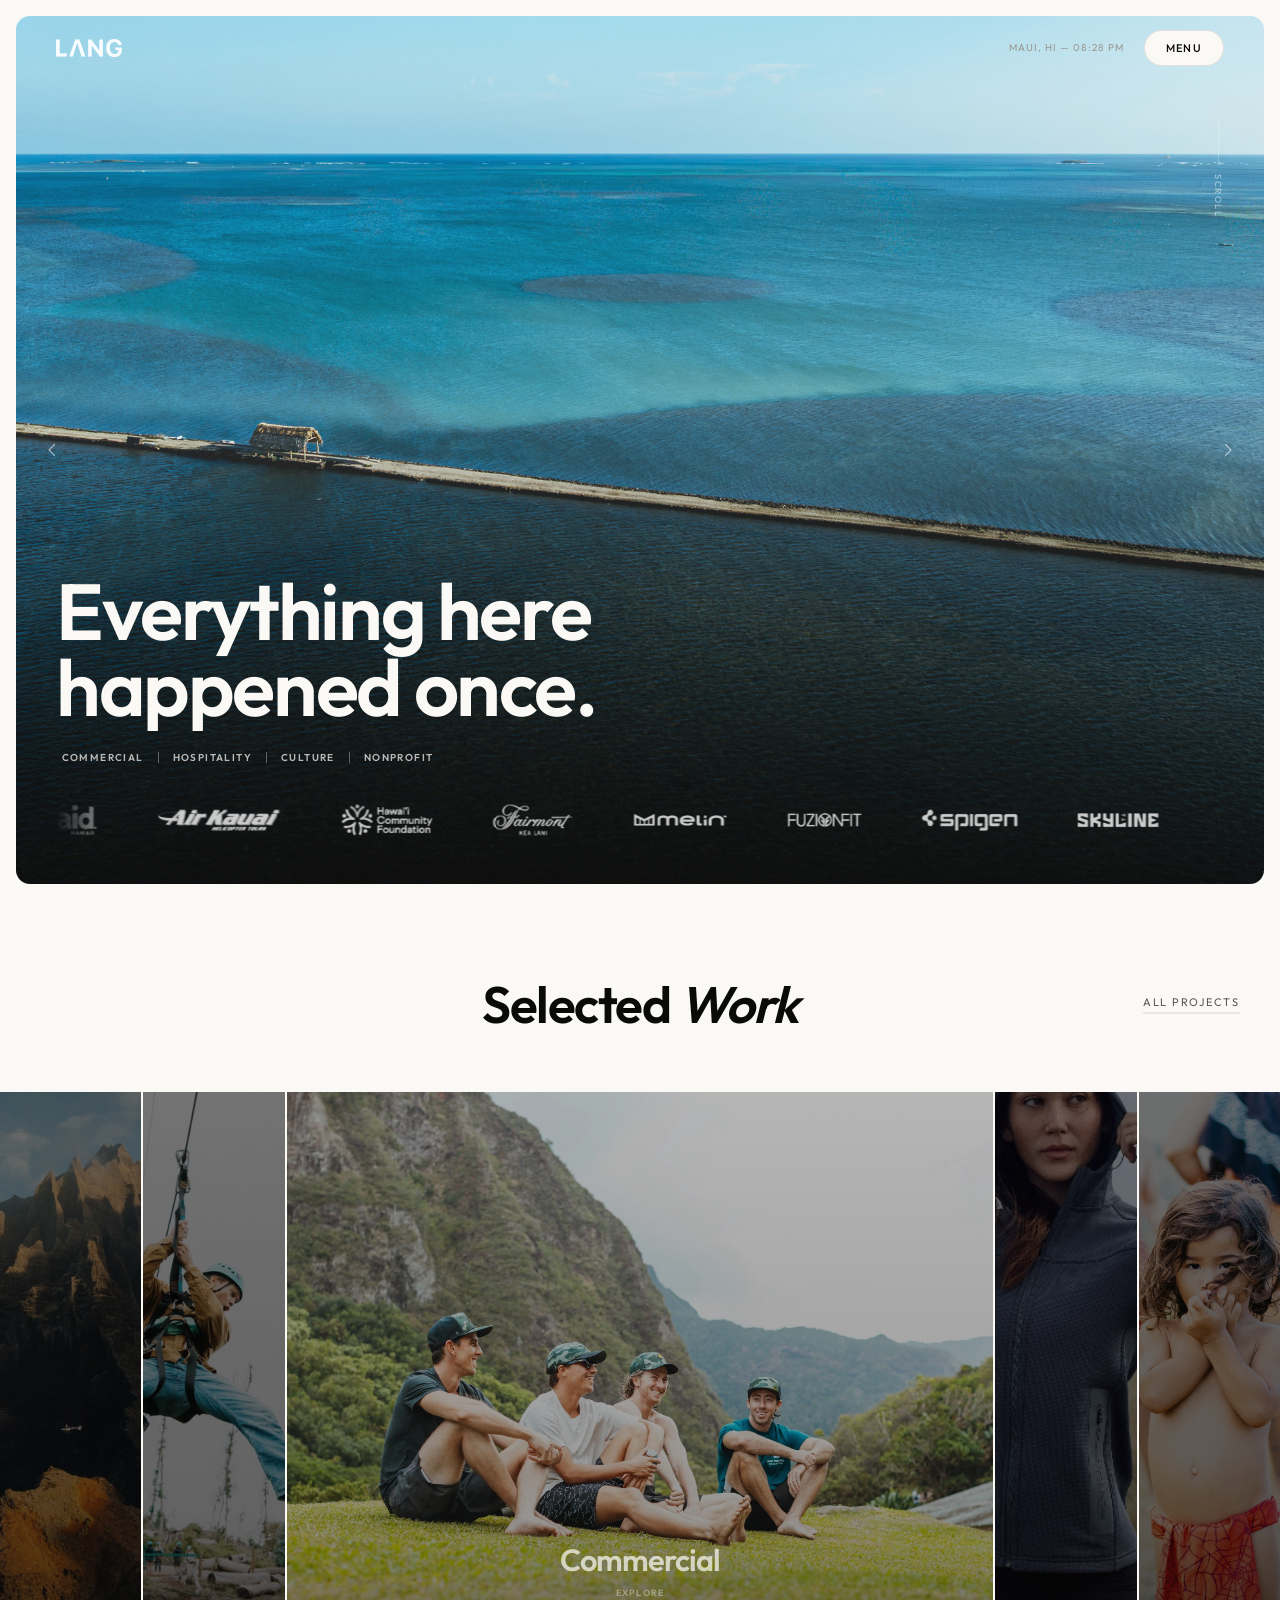
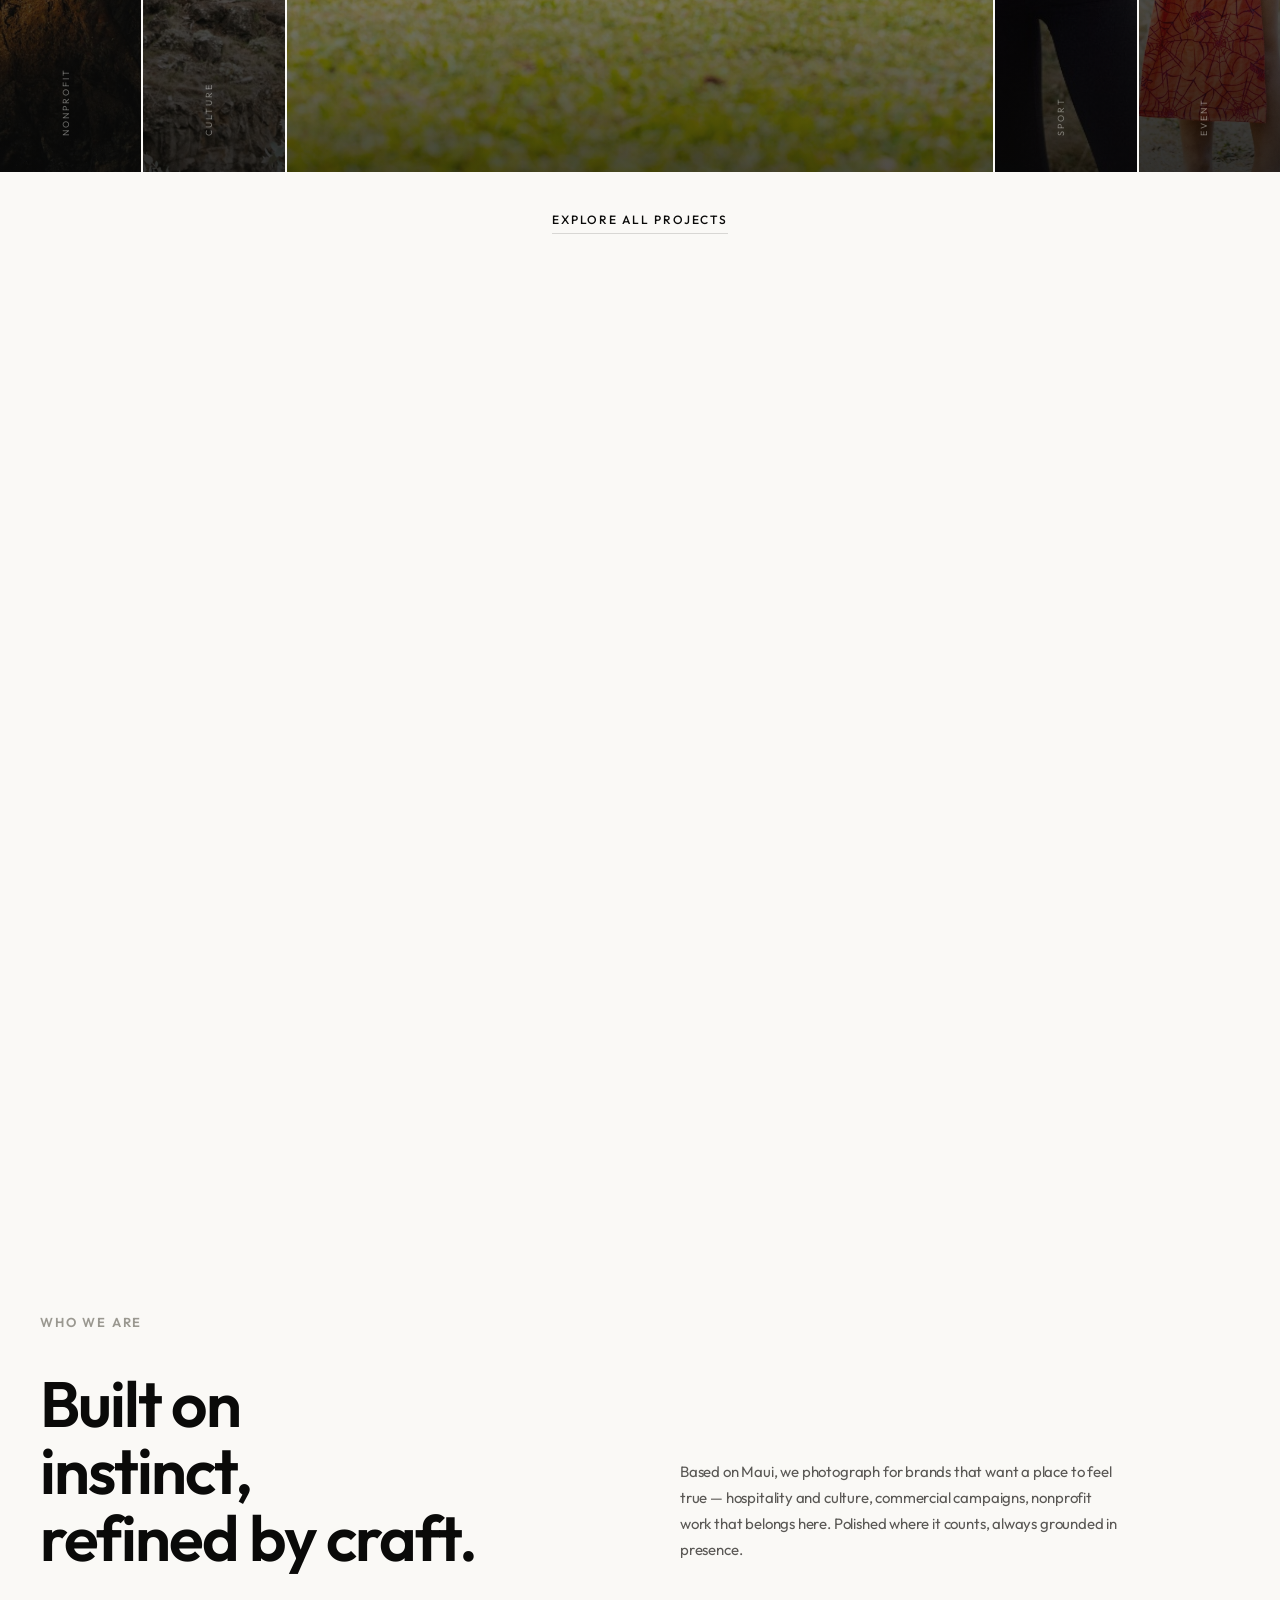
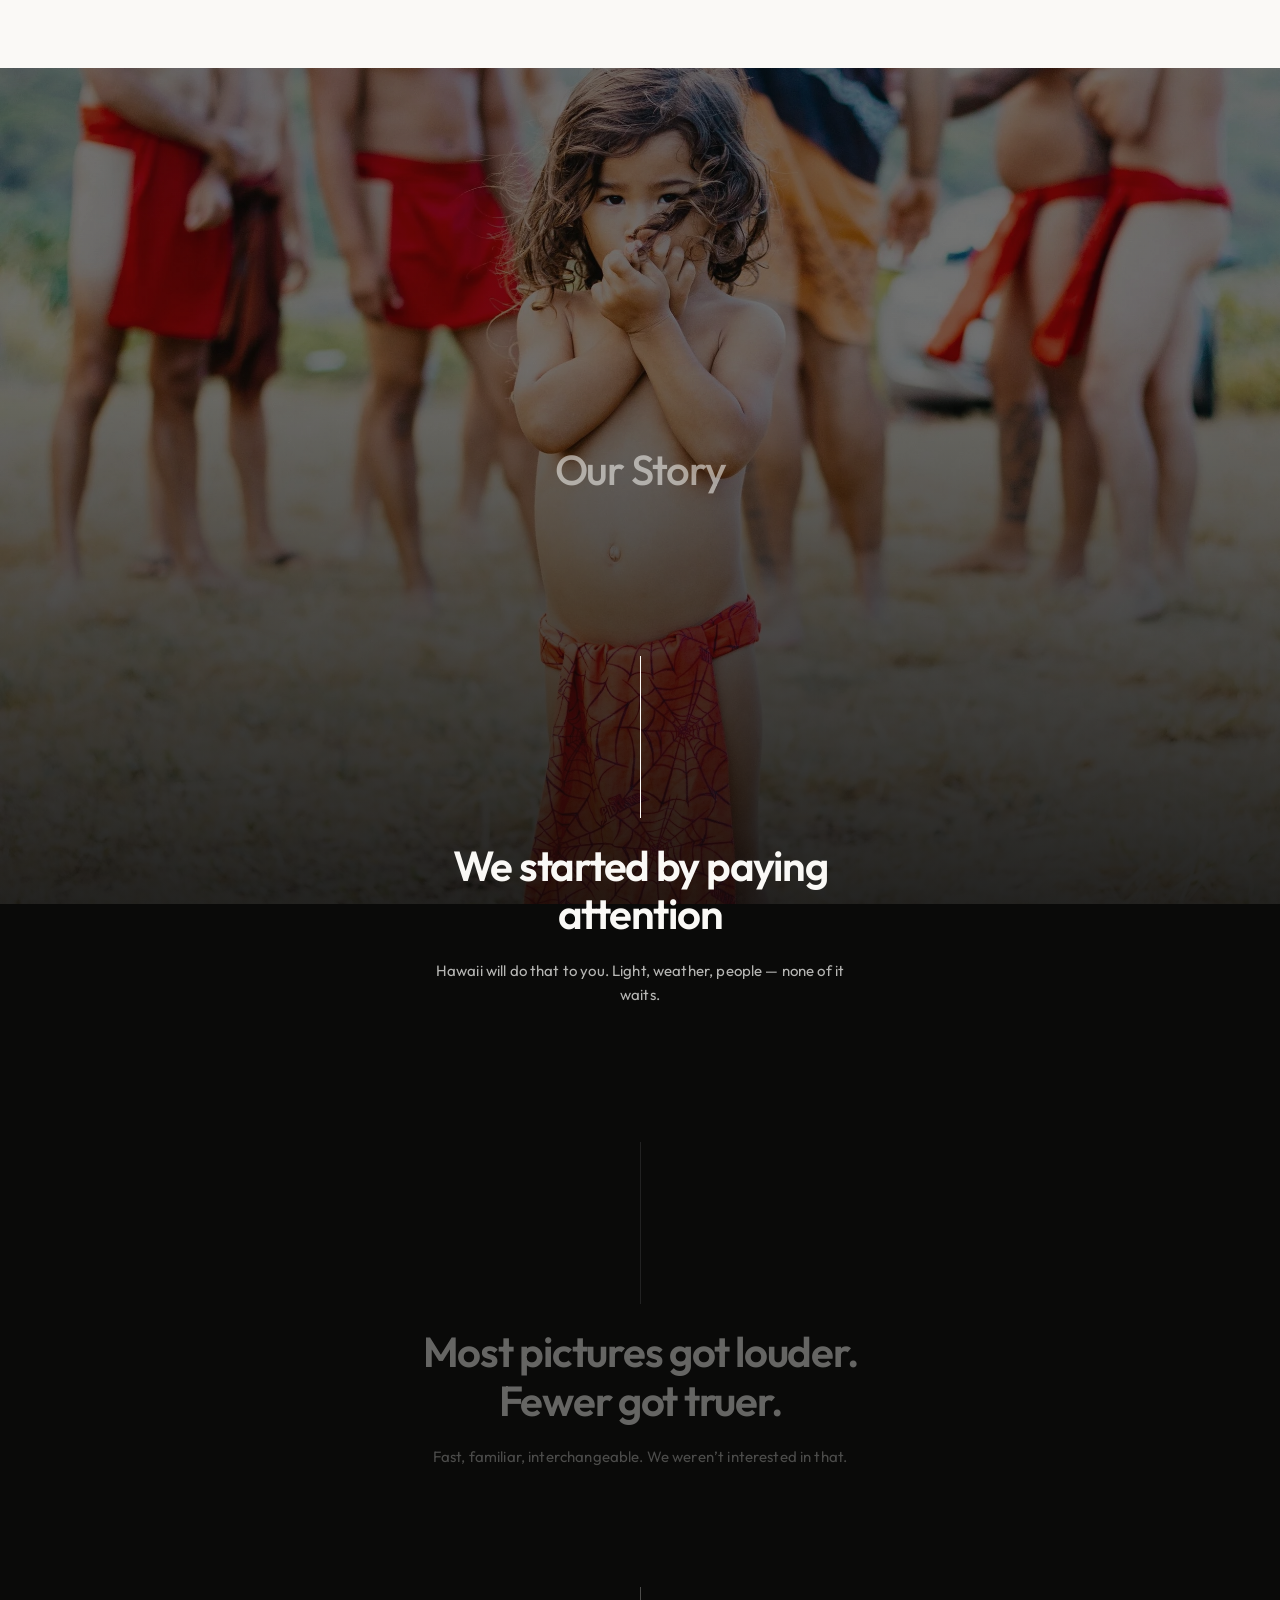
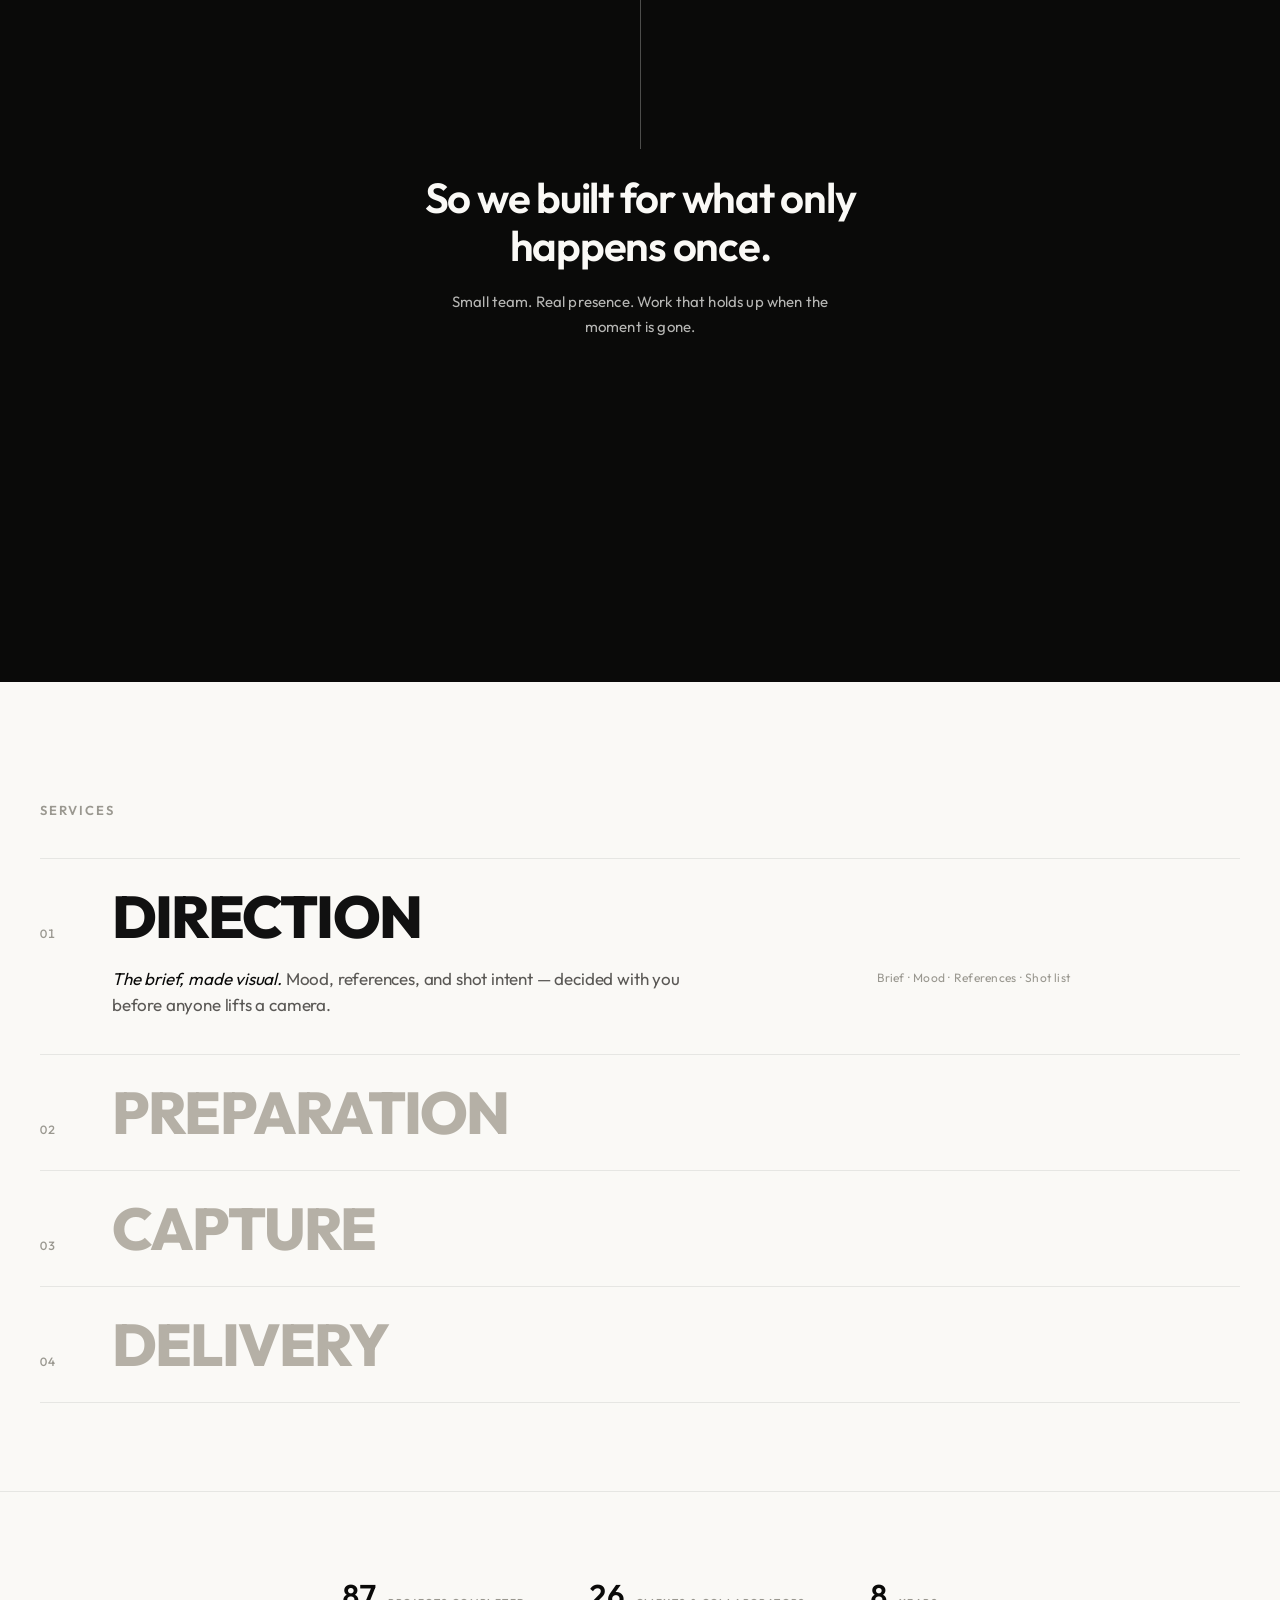
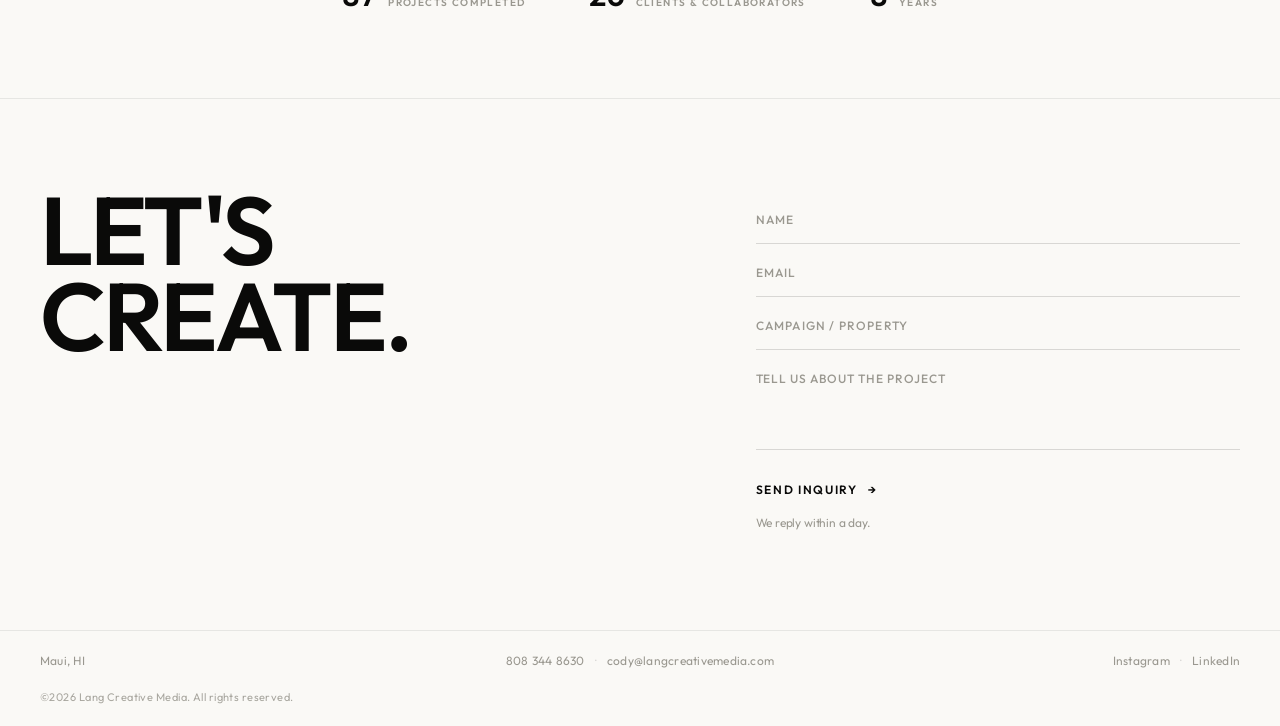
==== index.html @ c2ee1adc "Homepage preview for feedback" ====
<!DOCTYPE html>
<html lang="en" data-theme="light" data-font="gallery">
<head>
<script>
(function() {
  try {
    document.documentElement.setAttribute('data-theme', 'light');
    localStorage.setItem('lcm_theme', 'light');
  } catch (e) {}
})();
</script>
<meta charset="UTF-8">
<meta name="viewport" content="width=device-width, initial-scale=1.0">
<title>Lang Creative Media — Photography & Creative Direction · Maui, Hawai'i</title>
<meta name="description" content="Lang Creative Media is a Maui-based photography and creative studio crafting campaign imagery and creative direction for brands that value presence over noise.">
<meta name="theme-color" content="#faf9f6">
<link rel="icon" type="image/png" href="assets/logo-mark.png">
<link rel="apple-touch-icon" href="assets/logo-mark.png">
<!-- Open Graph -->
<meta property="og:type" content="website">
<meta property="og:title" content="Lang Creative Media — Photography & Creative Direction">
<meta property="og:description" content="Maui-based photography and creative direction for brands that understand the difference between content and presence.">
<meta property="og:image" content="assets/gallery/melin-9421.jpg">
<meta property="og:site_name" content="Lang Creative Media">
<meta name="twitter:card" content="summary_large_image">
<link rel="preconnect" href="https://fonts.googleapis.com">
<link href="https://fonts.googleapis.com/css2?family=Space+Grotesk:wght@300;400;500;600;700&family=Cormorant+Garamond:ital,wght@0,300;0,400;1,300;1,400;1,500&family=Archivo:wght@400;500;600;700;800&family=Instrument+Serif:ital@0;1&family=Schibsted+Grotesk:wght@400;500;600;700&family=Newsreader:ital,wght@0,400;1,400;1,500&family=Hanken+Grotesk:wght@400;500;600;700&family=Libre+Caslon+Text:ital,wght@0,400;1,400&family=Manrope:wght@400;500;600;700;800&family=Piazzolla:ital,wght@0,400;1,400;1,500&family=Sora:wght@300;400;500;600;700&family=Crimson+Pro:ital,wght@0,400;1,300;1,400;1,500&family=DM+Sans:wght@400;500;600;700&family=Spectral:ital,wght@0,300;0,400;1,300;1,400&family=Unbounded:wght@400;500;600;700;800&family=Work+Sans:wght@300;400;500;600&family=Outfit:wght@400;500;600;700;800&family=Onest:wght@400;500;600;700&family=Geist:wght@400;500;600;700&family=Instrument+Sans:wght@400;500;600;700&family=Familjen+Grotesk:wght@400;500;600&family=Plus+Jakarta+Sans:wght@400;500;600;700;800&family=Public+Sans:wght@300;400;500;600&family=Inter:wght@400;500;600;700&display=swap" rel="stylesheet">
<link rel="stylesheet" href="footer.css">

<style>
/* ─── TOKENS ─── */
:root {
  /* Light-only site — paper white matched to Soul Creations */
  --paper: #faf9f6;
  --bg: #faf9f6;
  --bg2: #f2f0ea;
  --bg3: #e8e5de;
  --fg: #0a0a09;
  --fg2: #5a5855;
  --fg3: #9a9890;
  --gold: #c9a97e;
  --gold-dim: #8a7255;
  --border: rgba(10,10,9,0.08);
  --border-strong: rgba(10,10,9,0.14);
  --font-sans: 'Outfit', Helvetica, Arial, sans-serif;
  --font-serif: 'Outfit', Helvetica, Arial, sans-serif;
  --transition: 0.6s cubic-bezier(0.25, 0.46, 0.45, 0.94);
  --nav-h: 64px;
}

/* ─── TYPEFACE STUDIES — Apple / photographer sans, logo-adjacent ───
   Keep --font-serif pointing at the same family so headlines stay sans.
   studio  — Instrument Sans (closest geometric cousin to LANG)
   apple   — Inter (SF-adjacent, product-clean)
   gallery — Outfit (single-story a, gallery/photographer)
   coast   — Manrope (soft geometric, confident but not heavy)
   pulse   — Plus Jakarta Sans (contemporary, slightly warmer)
   editorial — previous serif system (fallback compare)
*/
html[data-font="studio"] {
  --font-sans: 'Instrument Sans', Helvetica, Arial, sans-serif;
  --font-serif: 'Instrument Sans', Helvetica, Arial, sans-serif;
}
html[data-font="apple"] {
  --font-sans: 'Inter', Helvetica, Arial, sans-serif;
  --font-serif: 'Inter', Helvetica, Arial, sans-serif;
}
html[data-font="gallery"] {
  --font-sans: 'Outfit', Helvetica, Arial, sans-serif;
  --font-serif: 'Outfit', Helvetica, Arial, sans-serif;
}
html[data-font="coast"] {
  --font-sans: 'Manrope', Helvetica, Arial, sans-serif;
  --font-serif: 'Manrope', Helvetica, Arial, sans-serif;
}
html[data-font="pulse"] {
  --font-sans: 'Plus Jakarta Sans', Helvetica, Arial, sans-serif;
  --font-serif: 'Plus Jakarta Sans', Helvetica, Arial, sans-serif;
}
html[data-font="presence"] {
  --font-sans: 'Archivo', Helvetica, Arial, sans-serif;
  --font-serif: 'Archivo', Helvetica, Arial, sans-serif;
}
html[data-font="signal"] {
  --font-sans: 'Space Grotesk', Helvetica, Arial, sans-serif;
  --font-serif: 'Space Grotesk', Helvetica, Arial, sans-serif;
}
html[data-font="solid"] {
  --font-sans: 'Onest', Helvetica, Arial, sans-serif;
  --font-serif: 'Onest', Helvetica, Arial, sans-serif;
}
/* Matched from soulcreationshawaii.com — Archivo display + Geist body */
html[data-font="soul"] {
  --font-sans: 'Geist', Helvetica, Arial, sans-serif;
  --font-serif: 'Archivo', Helvetica, Arial, sans-serif;
}

/* Sans studies: medium→semibold headlines, no italic display */
html:is([data-font="studio"], [data-font="apple"], [data-font="gallery"], [data-font="coast"], [data-font="pulse"]) {
  letter-spacing: -0.011em;
}
html:is([data-font="studio"], [data-font="apple"], [data-font="gallery"], [data-font="coast"], [data-font="pulse"])
  :is(.hero-headline, .hero-headline em, .who-headline, .who-headline em,
      .work-title, .work-panel-title, .reviews-mark, .review-quote, .review-quote em,
      .story-point-title, .connect-headline, .connect-headline em,
      .connect-alt, .footer-logo, .footer-tagline) {
  font-style: normal;
  font-weight: 600;
  letter-spacing: -0.03em;
}
html:is([data-font="studio"], [data-font="apple"], [data-font="gallery"], [data-font="coast"], [data-font="pulse"])
  :is(.hero-headline, .who-headline, .connect-headline) {
  font-weight: 600;
}
html:is([data-font="studio"], [data-font="apple"], [data-font="gallery"], [data-font="coast"], [data-font="pulse"])
  .hero-tag {
  letter-spacing: 0.18em;
  font-weight: 600;
}

/* Bolder presence studies */
html:is([data-font="presence"], [data-font="signal"], [data-font="solid"]) {
  letter-spacing: -0.015em;
}
html:is([data-font="presence"], [data-font="signal"], [data-font="solid"])
  :is(.hero-headline, .hero-headline em, .who-headline, .who-headline em,
      .work-title, .work-panel-title, .reviews-mark, .review-quote, .review-quote em,
      .story-point-title, .connect-headline, .connect-headline em,
      .connect-alt, .footer-logo, .footer-tagline) {
  font-style: normal;
  font-weight: 700;
  letter-spacing: -0.035em;
}
html:is([data-font="presence"], [data-font="signal"], [data-font="solid"])
  :is(.hero-headline, .who-headline, .connect-headline) {
  font-weight: 700;
}
html:is([data-font="presence"], [data-font="signal"], [data-font="solid"])
  .hero-tag {
  letter-spacing: 0.16em;
  font-weight: 700;
}
html[data-font="signal"]
  :is(.hero-headline, .who-headline, .connect-headline) {
  font-weight: 600;
}
html[data-font="soul"] {
  letter-spacing: -0.01em;
}
html[data-font="soul"]
  :is(.hero-headline, .hero-headline em, .who-headline, .who-headline em,
      .work-title, .work-panel-title, .reviews-mark, .review-quote, .review-quote em,
      .story-point-title, .connect-headline, .connect-headline em,
      .connect-alt, .footer-logo, .footer-tagline) {
  font-style: normal;
  font-weight: 500;
  letter-spacing: -0.02em;
}
html[data-font="soul"]
  :is(.hero-headline, .who-headline, .connect-headline) {
  font-weight: 500;
}
html[data-font="soul"] .hero-tag {
  letter-spacing: 0.18em;
  font-weight: 500;
}

/* Legacy pairs kept for compare-back only */
html[data-font="grotesk"] {
  --font-sans: 'Archivo', Helvetica, Arial, sans-serif;
  --font-serif: 'Instrument Serif', Georgia, serif;
}
html[data-font="refined"] {
  --font-sans: 'Schibsted Grotesk', Helvetica, Arial, sans-serif;
  --font-serif: 'Newsreader', Georgia, serif;
}
html[data-font="classic"] {
  --font-sans: 'Hanken Grotesk', Helvetica, Arial, sans-serif;
  --font-serif: 'Libre Caslon Text', Georgia, serif;
}
html[data-font="modern"] {
  --font-sans: 'Manrope', Helvetica, Arial, sans-serif;
  --font-serif: 'Piazzolla', Georgia, serif;
}
html[data-font="minimal"] {
  --font-sans: 'Sora', Helvetica, Arial, sans-serif;
  --font-serif: 'Crimson Pro', Georgia, serif;
}
html[data-font="literary"] {
  --font-sans: 'DM Sans', Helvetica, Arial, sans-serif;
  --font-serif: 'Spectral', Georgia, serif;
}
html[data-font="impact"] {
  --font-sans: 'Work Sans', Helvetica, Arial, sans-serif;
  --font-serif: 'Unbounded', Helvetica, Arial, sans-serif;
}
html[data-font="clash"] {
  --font-sans: 'Familjen Grotesk', Helvetica, Arial, sans-serif;
  --font-serif: 'Instrument Sans', Helvetica, Arial, sans-serif;
}
html[data-font="grotesque"] {
  --font-sans: 'Public Sans', Helvetica, Arial, sans-serif;
  --font-serif: 'Plus Jakarta Sans', Helvetica, Arial, sans-serif;
}
html[data-font="editorial"] {
  --font-sans: 'Space Grotesk', Helvetica, Arial, sans-serif;
  --font-serif: 'Cormorant Garamond', Georgia, serif;
}
html:is([data-font="impact"], [data-font="clash"], [data-font="grotesque"]) {
  letter-spacing: -0.01em;
}
html:is([data-font="impact"], [data-font="clash"], [data-font="grotesque"])
  :is(.hero-headline, .hero-headline em, .who-headline, .who-headline em,
      .work-title, .work-panel-title, .reviews-mark, .review-quote, .review-quote em,
      .story-point-title, .connect-headline, .connect-headline em,
      .connect-alt, .footer-logo, .footer-tagline) {
  font-style: normal;
  font-weight: 600;
  letter-spacing: -0.02em;
}
html[data-font="clash"]
  :is(.hero-headline, .who-headline, .connect-headline) {
  font-weight: 500;
  letter-spacing: -0.03em;
}
html[data-font="grotesk"] .nav-logo strong,
html[data-font="grotesk"] .service-name,
html[data-font="grotesk"] .section-label,
html[data-font="grotesk"] .hero-tag { letter-spacing: 0.16em; }
html[data-font="grotesk"] .hero-headline,
html[data-font="grotesk"] .who-headline,
html[data-font="grotesk"] .connect-headline { font-weight: 400; }

/* Light theme tokens live on :root — site is light-only */

/* ─── RESET ─── */
*, *::before, *::after { margin: 0; padding: 0; box-sizing: border-box; }
/* Native smooth scroll off — Lenis owns wheel smoothing (see assets/js/smooth-scroll.js) */
html { scroll-behavior: auto; }
body {
  font-family: var(--font-sans);
  background: var(--bg);
  color: var(--fg);
  transition: background 0.4s ease, color 0.4s ease;
  overflow-x: hidden;
}
a { text-decoration: none; color: inherit; }
img { display: block; width: 100%; height: 100%; object-fit: cover; }
::selection { background: var(--gold); color: var(--bg); }

/* Outfit locked sitewide — headlines + body (Gallery study) */
:is(.hero-headline, .hero-headline em, .who-headline, .who-headline em,
    .work-title, .work-panel-title, .reviews-mark, .review-quote, .review-quote em,
    .story-point-title, .connect-headline, .connect-headline em,
    .connect-alt, .footer-logo, .footer-tagline,
    .section-label, .hero-tag) {
  font-family: 'Outfit', Helvetica, Arial, sans-serif;
  font-style: normal;
}
:is(.hero-headline, .who-headline, .connect-headline, .work-title, .work-panel-title,
    .connect-alt, .footer-logo) {
  font-weight: 700;
  letter-spacing: -0.035em;
}
.hero-tag,
.section-label {
  font-weight: 700;
  letter-spacing: 0.16em;
}

/* ─── PAPER GRAIN — matched to soulcreationshawaii.com ───
   Dual multiply layers: coarse @ 6% / 600px + fine @ 12% / 220px. */
body::before,
body::after {
  content: '';
  position: fixed;
  inset: 0;
  z-index: 90;
  pointer-events: none;
  background-repeat: repeat;
}
body::before {
  background-image: url('assets/grain-coarse.svg');
  background-size: 600px 600px;
  opacity: 0.06;
  mix-blend-mode: multiply;
}
body::after {
  background-image: url('assets/grain-fine.svg');
  background-size: 220px 220px;
  opacity: 0.12;
  mix-blend-mode: multiply;
}
body[data-grain="off"]::before,
body[data-grain="off"]::after { display: none; }

/* ─── LOGO ─── */
.nav-logo-img {
  height: 18px;
  width: auto;
  display: block;
  filter: invert(1);
  transition: opacity 0.2s, filter 0.3s;
  opacity: 0.92;
}
nav.scrolled .nav-logo-img { filter: invert(0); }
.nav-logo-img:hover { opacity: 1; }

.footer-logo-img {
  height: 28px;
  width: auto;
  display: block;
  filter: invert(1);
  opacity: 0.85;
}
[data-theme="light"] .footer-logo-img { filter: invert(0); }

.footer-lang-mark {
  height: 48px;
  width: auto;
  display: block;
  filter: invert(1);
  opacity: 0.12;
  margin-bottom: 12px;
}
[data-theme="light"] .footer-lang-mark { filter: invert(0); opacity: 0.08; }
/* Hide page scrollbar — scroll still works (Lenis / wheel / trackpad).
   Also stops the intro→site unlock from shoving content left when the bar appears. */
html {
  scrollbar-width: none; /* Firefox */
  -ms-overflow-style: none; /* legacy Edge */
}
html::-webkit-scrollbar,
body::-webkit-scrollbar {
  width: 0;
  height: 0;
  display: none;
}

/* ─── NAV ─── */
nav {
  position: fixed;
  /* Sit on the opening scene (same inset as .hero) */
  top: var(--hero-inset, 16px);
  left: var(--hero-inset, 16px);
  right: var(--hero-inset, 16px);
  z-index: 100;
  display: flex;
  align-items: center;
  justify-content: space-between;
  padding: 0 40px;
  height: var(--nav-h);
  border-bottom: 1px solid transparent;
  transition: border-color 0.3s, background 0.3s, top 0.3s, left 0.3s, right 0.3s;
}
/* Once you leave the hero, nav goes full-bleed — no lingering outer frame */
nav.scrolled {
  top: 0;
  left: 0;
  right: 0;
  border-color: var(--border);
  background: rgba(10,10,9,0.88);
  backdrop-filter: blur(12px);
}
[data-theme="light"] nav.scrolled {
  background: rgba(250,249,246,0.88);
}
.nav-logo {
  position: relative;
  left: auto;
  transform: none;
  display: flex;
  align-items: center;
  text-decoration: none;
}
.nav-right {
  display: flex;
  align-items: center;
  gap: 20px;
  margin-left: auto;
}
.nav-location {
  font-size: 10px;
  letter-spacing: 0.1em;
  color: var(--fg3);
  text-transform: uppercase;
}
/* ─── HERO ─── */
.hero {
  /* Opening scene only: soft rounded clip, like Soul’s hero media — no stroke, no site frame */
  --hero-inset: 16px;
  --hero-radius: 14px;
  position: relative;
  height: calc(100svh - (var(--hero-inset) * 2));
  min-height: 600px;
  margin: var(--hero-inset);
  display: flex;
  flex-direction: column;
  justify-content: flex-end;
  padding: 0 40px 120px;
  overflow: hidden;
  border-radius: var(--hero-radius);
}
.hero-bg {
  position: absolute;
  inset: 0;
  z-index: 0;
  animation: heroSettle 2.6s cubic-bezier(0.22, 1, 0.36, 1) both;
}
.hero-bg img {
  position: absolute;
  inset: 0;
  width: 100%; height: 100%;
  object-fit: cover;
  object-position: center 40%;
  transform: scale(1.04);
  opacity: 0;
  z-index: 0;
  transition: opacity 0.7s ease;
}
.hero-bg img.is-active {
  opacity: 1;
  z-index: 1;
}
.hero-bg::after {
  content: '';
  position: absolute;
  inset: 0;
  z-index: 1;
  pointer-events: none;
  background: linear-gradient(
    to top,
    rgba(10,10,9,0.88) 0%,
    rgba(10,10,9,0.4) 40%,
    rgba(10,10,9,0.15) 100%
  );
}
/* Keep a dark base under the clients row so white logos stay readable in light mode */
[data-theme="light"] .hero-bg::after {
  background: linear-gradient(
    to top,
    rgba(10,10,9,0.72) 0%,
    rgba(10,10,9,0.28) 28%,
    rgba(250,249,246,0.08) 55%,
    transparent 100%
  );
}
.hero-content {
  position: relative;
  z-index: 1;
  max-width: 900px;
}
.hero-tag {
  display: flex;
  flex-wrap: wrap;
  align-items: center;
  gap: 10px 14px;
  font-size: 10px;
  letter-spacing: 0.2em;
  text-transform: uppercase;
  color: rgba(250, 249, 246, 0.72);
  margin-top: 0;
  /* Nudge right so first label lines up with the E / H stems above */
  padding-left: 0.55em;
}
.hero-tag-div {
  display: inline-block;
  width: 1px;
  height: 11px;
  background: rgba(250, 249, 246, 0.35);
  flex-shrink: 0;
}
.hero-headline {
  font-family: var(--font-serif);
  font-size: clamp(44px, 6.2vw, 84px);
  font-weight: 300;
  line-height: 0.95;
  letter-spacing: -0.01em;
  color: var(--paper);
  margin-bottom: 26px;
}
.hero-headline .hero-line {
  text-align: left;
}
.hero-headline .hero-line:last-child {
  padding-bottom: 0.08em;
  margin-bottom: -0.08em;
}
.hero-headline em { font-style: italic; }
/* ─── HERO ENTRANCE ─── */
.hero-line {
  display: block;
  overflow: hidden;
  padding-bottom: 0.12em;
  margin-bottom: -0.12em;
}
.hero-line > span {
  display: inline-block;
  transform: translateY(112%);
  animation: heroLineUp 1.25s cubic-bezier(0.22, 1, 0.36, 1) 0.25s both;
}
.hero-line:nth-child(2) > span { animation-delay: 0.4s; }
.hero-tag { animation: heroFade 1s ease 1.0s both; }
.hero-scroll-anim { animation: heroFade 1s ease 1.3s both; }
@keyframes heroLineUp {
  from { transform: translateY(112%); }
  to { transform: translateY(0); }
}
@keyframes heroFade {
  from { opacity: 0; transform: translateY(14px); }
  to { opacity: 1; transform: translateY(0); }
}
@keyframes heroSettle {
  from { transform: scale(1.05); }
  to { transform: scale(1); }
}

.hero-scroll {
  position: absolute;
  top: 100px;
  right: 40px;
  bottom: auto;
  z-index: 2;
  display: flex;
  flex-direction: column;
  align-items: center;
  gap: 10px;
}
.hero-scroll span {
  font-size: 9px;
  letter-spacing: 0.18em;
  text-transform: uppercase;
  color: rgba(255,255,255,0.55);
  writing-mode: vertical-rl;
}
.scroll-line {
  width: 1px;
  height: 48px;
  background: rgba(255,255,255,0.25);
  position: relative;
  overflow: hidden;
}
.scroll-line::after {
  content: '';
  position: absolute;
  top: -100%;
  left: 0;
  width: 100%;
  height: 100%;
  background: var(--gold);
  animation: scrollAnim 2s ease infinite;
}
@keyframes scrollAnim {
  0% { top: -100%; }
  100% { top: 200%; }
}

.hero-arrow {
  position: absolute;
  top: 50%;
  z-index: 3;
  transform: translateY(-50%);
  width: 36px;
  height: 36px;
  display: flex;
  align-items: center;
  justify-content: center;
  padding: 0;
  border: 0;
  background: transparent;
  color: rgba(255, 255, 255, 0.55);
  cursor: pointer;
  transition: color 0.25s ease, opacity 0.25s ease;
  -webkit-tap-highlight-color: transparent;
}
.hero-arrow:hover,
.hero-arrow:focus-visible {
  color: rgba(255, 255, 255, 0.95);
  outline: none;
}
.hero-arrow:focus-visible {
  box-shadow: 0 0 0 1px rgba(255, 255, 255, 0.35);
  border-radius: 999px;
}
.hero-arrow-prev { left: 18px; }
.hero-arrow-next { right: 18px; }

/* ─── CLIENTS BAR — matched to soulcreationshawaii.com hero logo strip ─── */
.hero-clients {
  position: absolute;
  left: 40px;
  right: 40px;
  bottom: 28px;
  height: 72px;
  z-index: 2;
  display: flex;
  align-items: center;
  overflow: hidden;
}
.ticker-wrap {
  flex: 1 1 0%;
  min-width: 0;
  overflow: hidden;
  height: 100%;
  display: flex;
  align-items: center;
  cursor: grab;
  touch-action: pan-y;
  user-select: none;
  -webkit-user-select: none;
  -webkit-mask-image: linear-gradient(90deg, transparent, #000 6%, #000 94%, transparent);
  mask-image: linear-gradient(90deg, transparent, #000 6%, #000 94%, transparent);
}
.ticker-wrap.dragging { cursor: grabbing; }
.ticker {
  display: flex;
  align-items: center;
  gap: 0;
  width: max-content;
  will-change: transform;
}
.ticker-item {
  display: flex;
  align-items: center;
  gap: 56px;
  padding-right: 56px;
  flex-shrink: 0;
}
.ticker-logo {
  height: 26px;
  width: auto;
  flex-shrink: 0;
  /* Force white marks on the dark hero, matching Soul buyers logos */
  filter: brightness(0) invert(1);
  opacity: 0.78;
  transition: opacity 0.25s;
  pointer-events: none;
  -webkit-user-drag: none;
}
.ticker-logo.tl-tall { height: 36px; }
.ticker-logo.tl-thin { height: 18px; }
.ticker-logo:hover { opacity: 1; }

/* ─── SECTION BASE ─── */
/* Deliberately uneven rhythm — sections breathe differently rather than
   sharing one padding value. Element+class specificity so these win over
   the `section` shorthand and the later per-section rules. */
section { padding: 120px 40px; }
section.who { padding-top: 132px; padding-bottom: 96px; }
section.story { padding: 0; }
section.services { padding-top: 120px; padding-bottom: 88px; }

/* Section labels — Outfit, quiet margin voice */
.section-label {
  font-family: 'Outfit', Helvetica, Arial, sans-serif;
  font-style: normal;
  font-size: 13px;
  font-weight: 600;
  letter-spacing: 0.14em;
  text-transform: uppercase;
  color: var(--fg3);
  margin-bottom: 40px;
}

/* ─── WHO WE ARE ─── */
.who {
  background: var(--bg);
  position: relative;
  z-index: 3; /* above story sticky so the image can't creep into Who */
  display: grid;
  grid-template-columns: 1fr 1fr;
  gap: 80px;
  align-items: end;
  padding: 120px 40px;
}
.who-left {}
.who-headline {
  font-family: var(--font-serif);
  font-size: clamp(40px, 5vw, 72px);
  font-weight: 300;
  line-height: 1.05;
  letter-spacing: -0.01em;
  color: var(--fg);
}
.who-headline em { font-style: italic; }
.who-right {
  display: flex;
  flex-direction: column;
  justify-content: flex-end;
  gap: 24px;
  padding-bottom: 8px;
}
.who-body {
  font-size: 15px;
  color: var(--fg2);
  line-height: 1.75;
  max-width: 440px;
}
.who-cta {
  display: inline-flex;
  align-items: center;
  gap: 12px;
  font-size: 11px;
  letter-spacing: 0.16em;
  text-transform: uppercase;
  color: var(--fg3);
  border-bottom: 1px solid var(--border-strong);
  padding-bottom: 4px;
  transition: gap 0.2s, color 0.2s, border-color 0.2s;
}
.who-cta:hover { gap: 20px; color: var(--fg); border-bottom-color: var(--fg); }
.who-cta::after { content: '→︎'; }

/* ─── WORK ACCORDION ─── */
.work {
  background: var(--bg);
  padding: 64px 0 0;
  position: relative;
  /* z:1 like Jacob .work-section — slides over sticky mosaic (z:0) as it leaves */
  z-index: 1;
}
.work-header {
  position: relative;
  display: flex;
  align-items: center;
  justify-content: center;
  margin-bottom: 64px;
  padding: 0 40px;
}
.work-view-all {
  position: absolute;
  right: 40px;
  top: 50%;
  transform: translateY(-50%);
}
.work-title {
  font-family: var(--font-serif);
  font-size: clamp(36px, 4vw, 60px);
  font-weight: 300;
  font-style: italic;
  color: var(--fg);
}
.work-title em { font-style: italic; }
.work-view-all {
  font-size: 11px;
  letter-spacing: 0.16em;
  text-transform: uppercase;
  color: var(--fg2);
  border-bottom: 1px solid var(--border-strong);
  padding-bottom: 4px;
  transition: color 0.2s;
}
.work-view-all:hover { color: var(--gold); }

/* Accordion panels */
.work-accordion {
  display: flex;
  height: 680px;
  gap: 2px;
}
.work-panel {
  position: relative;
  flex: 1;
  overflow: hidden;
  cursor: pointer;
  transition: flex 0.75s cubic-bezier(0.77, 0, 0.175, 1);
  background: var(--bg3);
  min-width: 0;
}
.work-panel.active { flex: 5; }
.work-panel-img {
  position: absolute;
  top: 0; bottom: 0;
  left: 50%;
  transform: translateX(-50%);
  /* Constant-width box (≈ expanded panel width) so the object-fit
     crop never rescales as the panel widens/narrows — no zoom. */
  width: 58vw;
}
.work-panel-img img {
  width: 100%; height: 100%;
  object-fit: cover;
  object-position: center;
  transition: filter 0.6s ease;
  filter: brightness(0.5) saturate(0.85);
}
.work-panel.active .work-panel-img img {
  filter: brightness(0.78) saturate(1);
}
.work-panel-gradient {
  position: absolute;
  inset: 0;
  background: linear-gradient(
    to top,
    rgba(10,10,9,0.62) 0%,
    rgba(10,10,9,0.22) 38%,
    rgba(10,10,9,0.08) 100%
  );
}
/* Vertical label when collapsed */
.work-panel-label {
  position: absolute;
  bottom: 36px;
  left: 50%;
  transform: rotate(-90deg);
  transform-origin: left bottom;
  white-space: nowrap;
  font-size: 9px;
  letter-spacing: 0.22em;
  text-transform: uppercase;
  color: rgba(250,249,246,0.4);
  transition: opacity 0.35s 0.1s;
  pointer-events: none;
}
.work-panel.active .work-panel-label { opacity: 0; transition-delay: 0s; }
/* Quiet title + explore — lower third, soft, not loud */
.work-panel-info {
  position: absolute;
  left: 0;
  right: 0;
  bottom: 0;
  top: auto;
  height: 42%;
  display: flex;
  flex-direction: column;
  align-items: center;
  justify-content: flex-start;
  padding-top: 8%;
  text-align: center;
  transform: translateY(8px);
  opacity: 0;
  transition: opacity 0.45s, transform 0.45s;
  transition-delay: 0s;
  pointer-events: none;
}
.work-panel.active .work-panel-info {
  transform: translateY(0);
  opacity: 1;
  transition-delay: 0.22s;
  pointer-events: none; /* whole panel is the hit target */
}
.work-panel-title {
  font-family: var(--font-serif);
  font-size: clamp(22px, 2.4vw, 34px);
  font-weight: 300;
  font-style: italic;
  color: rgba(250, 249, 246, 0.72);
  line-height: 1.1;
  letter-spacing: 0.28em;
  margin: 0;
}
.work-panel-explore {
  margin-top: 10px;
  font-size: 9px;
  letter-spacing: 0.2em;
  text-transform: uppercase;
  color: rgba(250, 249, 246, 0.38);
  font-weight: 400;
}
.work-panel-index,
.work-panel-tags,
.work-panel-tag { display: none; }
/* Reviews archived in _archived/reviews-section.html */

/* ─── WORK → GALLERY BRIDGE ─── */
.work-bridge {
  background: var(--bg);
  padding: 40px 40px 48px;
  display: flex;
  align-items: center;
  justify-content: center;
  position: relative;
  z-index: 1; /* with Selected Work, covers mosaic from above (Jacob work-section) */
}
.work-bridge-link {
  display: inline-block;
  font-family: var(--font-sans);
  font-style: normal;
  font-weight: 500;
  font-size: 12px;
  letter-spacing: 0.16em;
  text-transform: uppercase;
  color: var(--fg);
  padding-bottom: 6px;
  border-bottom: 1px solid var(--border-strong);
  transition: color 0.25s, border-color 0.25s, gap 0.25s;
}
.work-bridge-link:hover {
  color: var(--fg);
  border-bottom-color: var(--fg);
}

/* ─── SERVICES — Soul-style big rows, expand on hover ─── */
.services {
  background: var(--bg);
  padding: 120px 40px 140px;
  position: relative;
  z-index: 3; /* covers story sticky cleanly from below */
}
.services-list {
  max-width: 1400px;
  margin: 24px auto 0;
  border-bottom: 1px solid var(--border);
}
.service-item {
  border-top: 1px solid var(--border);
  padding: 28px 0;
  cursor: default;
}
.service-head {
  display: flex;
  align-items: baseline;
  gap: 32px;
}
.service-num {
  flex: 0 0 40px;
  font-size: 12px;
  font-weight: 500;
  letter-spacing: 0.06em;
  color: var(--fg3);
  font-variant-numeric: tabular-nums;
}
.service-name {
  font-family: var(--font-sans);
  font-size: clamp(28px, 4.6vw, 64px);
  font-weight: 800 !important;
  letter-spacing: -0.03em !important;
  text-transform: uppercase;
  line-height: 1;
  /* Soul inactive tone — warm muted gray, not translucent black */
  color: #b5b0a6;
  transition: color 0.3s ease;
}
.service-expand {
  max-height: 0;
  overflow: hidden;
  transition: max-height 0.5s cubic-bezier(0.22, 1, 0.36, 1);
  padding-left: 72px;
}
.service-expand-inner {
  display: grid;
  grid-template-columns: 2fr 1fr;
  gap: 40px;
  padding-top: 20px;
  padding-bottom: 8px;
}
.service-desc {
  margin: 0;
  font-size: 17px;
  line-height: 1.55;
  color: var(--fg2);
  max-width: 52ch;
}
.service-desc em {
  font-style: italic;
  color: var(--fg);
}
.service-tags {
  margin: 0;
  font-size: 12px;
  line-height: 1.7;
  letter-spacing: 0.02em;
  color: var(--fg3);
  align-self: start;
  padding-top: 2px;
}
.service-item:hover .service-name,
.service-item.is-open .service-name,
.service-item:focus-within .service-name {
  color: #111111;
}
.service-item:hover .service-expand,
.service-item.is-open .service-expand,
.service-item:focus-within .service-expand {
  max-height: 320px;
}
@media (hover: hover) and (pointer: fine) {
  /* Desktop: hover opens; keep first open as entry cue */
  .service-item:first-child .service-name { color: #111111; }
  .service-item:first-child .service-expand { max-height: 320px; }
  .services-list:hover .service-item:first-child:not(:hover) .service-name {
    color: #b5b0a6;
  }
  .services-list:hover .service-item:first-child:not(:hover) .service-expand {
    max-height: 0;
  }
}

/* ─── STORY — Jacob-style sticky frame + scroll points ─── */
.story {
  position: relative;
  z-index: 2;
  background: #0a0a09;
  color: #faf9f6;
  padding: 0;
  /* no overflow clip — it breaks sticky pin timing */
}
.story-bg {
  position: sticky;
  /* Freeze flush under the nav — don't slide into the top bar first */
  top: var(--nav-h, 64px);
  left: 0;
  width: 100%;
  height: calc(100svh - var(--nav-h, 64px));
  display: flex;
  align-items: center;
  justify-content: center;
  overflow: hidden;
}
.story-bg img {
  position: absolute;
  inset: 0;
  width: 100%;
  height: 100%;
  object-fit: cover;
  filter: brightness(0.55) saturate(0.9);
}
.story-bg-gradient {
  position: absolute;
  inset: 0;
  z-index: 1;
  background: linear-gradient(180deg, rgba(10,10,9,0.15) 35%, rgba(10,10,9,0.78) 100%);
  pointer-events: none;
}
.story-frame {
  position: relative;
  z-index: 2;
  width: min(65vw, 860px);
  height: 30vh;
  pointer-events: none;
  background-image:
    url("assets/ui/corner-br.svg"),
    url("assets/ui/corner-bl.svg"),
    url("assets/ui/corner-tr.svg"),
    url("assets/ui/corner-tl.svg");
  background-position: 100% 100%, 0 100%, 100% 0, 0 0;
  background-repeat: no-repeat;
  background-size: 28px 28px;
}
.story-points {
  position: relative;
  z-index: 3;
  display: flex;
  flex-direction: column;
  align-items: center;
  gap: 14vh;
  /* Height follows the 3 beats — no leftover sticky scroll after #3 */
  height: auto;
  margin-top: calc(var(--nav-h, 64px) - 100svh);
  /* Top: room for beat 1 to enter the frame. Bottom: when beat 3 is
     centered in the frame, the section ends and Services lifts up. */
  padding: 42vh 24px 38vh;
  text-align: center;
}
.story-eyebrow {
  /* Same size as beat titles; keep the muted gray tone */
  font-family: var(--font-serif);
  font-size: clamp(26px, 3.4vw, 42px);
  font-weight: 500;
  font-style: normal;
  letter-spacing: -0.03em;
  line-height: 1.15;
  text-transform: none;
  color: rgba(250, 249, 246, 0.55);
  margin: 0 0 4vh;
  max-width: 18ch;
}
.story-point {
  display: flex;
  flex-direction: column;
  align-items: center;
  gap: 2.2vh;
  max-width: 560px;
  opacity: 0.38;
  transition: opacity 0.45s ease, transform 0.45s ease;
  transform: translateY(8px);
  cursor: default;
}
.story-point.active {
  opacity: 1;
  transform: none;
}
.story-vline {
  width: 1px;
  height: 18vh;
  background: rgba(250, 249, 246, 0.28);
  overflow: hidden;
  display: flex;
  align-items: flex-start;
  justify-content: center;
  margin-bottom: 0.5vh;
}
.story-vline-fill {
  width: 100%;
  height: 0%;
  background: #faf9f6;
  transition: height 0.55s cubic-bezier(0.22, 1, 0.36, 1);
}
.story-point.active .story-vline-fill { height: 100%; }
.story-point-title {
  font-family: var(--font-serif);
  font-size: clamp(26px, 3.4vw, 42px);
  font-weight: 500;
  font-style: normal;
  letter-spacing: -0.03em;
  line-height: 1.15;
  color: #faf9f6;
  margin: 0;
  max-width: 18ch;
}
.story-point-body {
  font-size: 15px;
  line-height: 1.65;
  letter-spacing: 0.01em;
  color: rgba(250, 249, 246, 0.72);
  margin: 0;
  max-width: 42ch;
}

/* ─── STATS ─── */
/* Ledger, not a metrics dashboard: a quiet left-aligned run of figures,
   no boxes, no dividing rules, no counting animation. */
.stats {
  background: var(--bg);
  /* Equal air above/below so the band sits centered between Delivery and Let’s create */
  padding: 88px 40px;
  border-top: 1px solid var(--border);
  border-bottom: 1px solid var(--border);
}
.stats-inner {
  display: flex;
  flex-wrap: wrap;
  align-items: baseline;
  justify-content: center;
  gap: 12px 64px;
  max-width: 1400px;
  margin: 0 auto;
}
.stat-item {
  display: flex;
  align-items: baseline;
  gap: 12px;
}
.stat-number {
  font-family: var(--font-sans);
  font-size: 30px;
  font-weight: 600;
  color: var(--fg);
  line-height: 1;
  letter-spacing: -0.03em;
  font-variant-numeric: tabular-nums;
}
.stat-label {
  font-family: var(--font-sans);
  font-size: 10px;
  font-weight: 600;
  letter-spacing: 0.14em;
  text-transform: uppercase;
  color: var(--fg3);
}

/* ─── MOSAIC PARALLAX (matched to jacobmedia.com work-showcase) ─── */
/* Jacob hs3 pattern:
   [Selected Work + bridge z:1] → [sticky mosaic z:0] → [Who/Story/Services z:2]
   Top content slides away over the mosaic; bottom content slides up over it.
   Column motion is 1:1 with scroll (Lenis smooths scroll; no extra lerp lag). */
.mosaic-outer {
  position: relative;
  z-index: 0;
}
.mosaic-sticky {
  /* Jacob .work-showcase: sticky top+bottom so it pins for the whole
     .mosaic-outer, sitting under z:1 Selected Work / bridge and z:2 who+ */
  position: sticky;
  top: 0;
  bottom: 0;
  z-index: 0;
  height: 100vh;
  max-height: 100vh;
  min-height: 100dvh;
  overflow: hidden;
  background: transparent;
  display: flex;
  justify-content: center;
  align-items: center;
}
.mosaic-cols {
  display: flex;
  flex-flow: row;
  gap: 16px;
  justify-content: center;
  align-items: center;
  width: 100%;
  height: 100dvh;
  min-height: 100dvh;
  max-height: 100dvh;
  padding: 0;
  background: var(--bg);
  transform: scale3d(1.05, 1.05, 1);
  transform-origin: center center;
  will-change: transform;
}
.mosaic-col {
  flex: 1 1 0%;
  min-width: 0;
  display: flex;
  flex-flow: column;
  gap: 16px;
  will-change: transform;
  transform-style: preserve-3d;
}
.mosaic-col[data-dir="even"] {
  transform: translate3d(0, 12.5vh, 0);
}
.mosaic-col[data-dir="odd"] {
  transform: translate3d(0, -12.5vh, 0);
}
.mosaic-col-img {
  position: relative;
  flex-shrink: 0;
  overflow: clip;
  background: var(--bg3);
  width: 100%;
  margin: 0;
  padding: 0;
  cursor: pointer;
  min-height: 0;
  /* Jacob tile buckets at column width: ~0.8 / 1.5 / 0.667 */
}
.mosaic-col-img.ratio-45 { aspect-ratio: 4 / 5; }   /* portrait */
.mosaic-col-img.ratio-32 { aspect-ratio: 3 / 2; }   /* landscape */
.mosaic-col-img.ratio-23 { aspect-ratio: 2 / 3; }   /* tall */
.mosaic-col-img img {
  position: absolute;
  inset: 0;
  width: 100%;
  height: 100%;
  display: block;
  object-fit: cover;
  object-position: center;
  opacity: 1;
}

/* ─── LIGHTBOX ─── */
.lightbox {
  position: fixed; inset: 0; z-index: 500;
  background: rgba(8,8,7,0.97);
  display: flex; align-items: center; justify-content: center;
  opacity: 0; pointer-events: none;
  transition: opacity 0.35s ease;
}
.lightbox.open { opacity: 1; pointer-events: auto; }
.lightbox-img-wrap { max-width: 88vw; max-height: 86vh; }
.lightbox img {
  max-width: 88vw; max-height: 86vh; width: auto; height: auto;
  object-fit: contain; box-shadow: 0 40px 100px rgba(0,0,0,0.6);
}
.lightbox-close, .lightbox-prev, .lightbox-next {
  position: fixed; color: var(--fg2); font-size: 13px; letter-spacing: 0.12em;
  text-transform: uppercase; cursor: pointer; transition: color 0.2s;
}
.lightbox-close:hover, .lightbox-prev:hover, .lightbox-next:hover { color: var(--gold); }
.lightbox-close { top: 32px; right: 40px; }
.lightbox-prev { left: 40px; top: 50%; transform: translateY(-50%); font-size: 28px; }
.lightbox-next { right: 40px; top: 50%; transform: translateY(-50%); font-size: 28px; }
.lightbox-count { position: fixed; bottom: 32px; left: 50%; transform: translateX(-50%); font-size: 10px; letter-spacing: 0.14em; color: var(--fg3); }
.lightbox-count strong { color: var(--fg2); font-weight: 400; }
@media (max-width: 900px) {
  .lightbox-prev { left: 16px; font-size: 22px; }
  .lightbox-next { right: 16px; font-size: 22px; }
  .lightbox-close { top: 20px; right: 20px; }
}

/* ─── CONNECT — Soul-style split: headline + inquiry form ─── */
.connect {
  background: var(--bg);
  /* Match services→stats gap so Let’s create sits evenly past the stats band */
  padding: 88px 40px 100px;
  border-top: none; /* stats already carries the shared divider */
  position: relative;
  z-index: 2;
}
.connect-wrap {
  max-width: 1400px;
  margin: 0 auto;
  display: grid;
  grid-template-columns: 1.15fr 0.85fr;
  gap: 60px;
  align-items: start;
}
.connect-headline {
  font-family: var(--font-sans);
  font-size: clamp(48px, 7.5vw, 104px);
  font-weight: 700;
  line-height: 0.9;
  letter-spacing: -0.035em;
  text-transform: uppercase;
  color: var(--fg);
  margin: 0;
}
.connect-headline em {
  font-style: normal;
  font-weight: inherit;
  text-transform: inherit;
  letter-spacing: inherit;
}
.connect-form {
  display: flex;
  flex-direction: column;
  gap: 4px;
  padding-top: 8px;
}
.connect-form input,
.connect-form textarea {
  width: 100%;
  background: transparent;
  border: none;
  border-bottom: 1px solid var(--border-strong);
  color: var(--fg);
  font-family: var(--font-sans);
  font-size: 13px;
  font-weight: 500;
  letter-spacing: 0.06em;
  text-transform: uppercase;
  padding: 16px 0;
  outline: none;
  border-radius: 0;
  resize: none;
  transition: border-color 0.25s;
}
.connect-form textarea {
  min-height: 88px;
  line-height: 1.5;
  text-transform: none;
  letter-spacing: 0.01em;
  font-weight: 400;
  font-size: 14px;
}
.connect-form input::placeholder,
.connect-form textarea::placeholder {
  color: var(--fg3);
  text-transform: uppercase;
  letter-spacing: 0.1em;
  font-size: 12px;
  font-weight: 500;
}
.connect-form textarea::placeholder {
  letter-spacing: 0.08em;
}
.connect-form input:focus,
.connect-form textarea:focus {
  border-bottom-color: var(--gold);
}
.connect-submit {
  align-self: flex-start;
  margin-top: 28px;
  background: none;
  border: none;
  padding: 0;
  font-family: var(--font-sans);
  font-size: 12px;
  font-weight: 600;
  letter-spacing: 0.14em;
  text-transform: uppercase;
  color: var(--fg);
  cursor: pointer;
  display: inline-flex;
  align-items: center;
  gap: 10px;
  transition: color 0.25s, gap 0.25s;
}
.connect-submit:hover { color: var(--gold); gap: 14px; }
.connect-submit::after { content: '→'; }
.connect-form-note {
  margin-top: 14px;
  font-size: 12px;
  color: var(--fg3);
}
.connect-form-sent {
  display: none;
  flex-direction: column;
  gap: 12px;
  padding-top: 12px;
}
.connect-form-sent.show { display: flex; }
.connect-form.hide { display: none; }
.connect-form-sent-title {
  font-family: var(--font-sans);
  font-size: clamp(28px, 3vw, 40px);
  font-weight: 600;
  letter-spacing: -0.03em;
  color: var(--fg);
}
.connect-form-sent-title em { font-style: italic; color: var(--gold); }
.connect-form-sent-body {
  font-size: 14px;
  line-height: 1.65;
  color: var(--fg2);
  max-width: 36ch;
}

/* Footer styles live in shared footer.css */

/* ─── SCROLL REVEAL ─── */
/* Motion differs by what the element IS, instead of one fade-up applied
   to everything: prose rises, labels only fade, figures settle slower. */
.reveal {
  opacity: 0;
  transform: translateY(14px);
  transition: opacity 0.55s cubic-bezier(0.22, 1, 0.36, 1), transform 0.55s cubic-bezier(0.22, 1, 0.36, 1);
}
.reveal.visible {
  opacity: 1;
  transform: translateY(0);
}
.section-label.reveal { transform: none; transition: opacity 0.7s ease; }
.stat-item.reveal {
  transform: none;
  transition: opacity 1s cubic-bezier(0.22, 1, 0.36, 1);
}
.work-header.reveal { transform: translateY(8px); }
.reveal-delay-1 { transition-delay: 0.06s; }
.reveal-delay-2 { transition-delay: 0.12s; }
.reveal-delay-3 { transition-delay: 0.18s; }

/* ─── RESPONSIVE ─── */
/* ═══════════════════════════════════
   RESPONSIVE — 900px (tablet/mobile)
═══════════════════════════════════ */
@media (max-width: 900px) {
  /* Nav */
  :root { --nav-h: 56px; }
  nav { padding: 0 20px; height: var(--nav-h); }
  .nav-links { display: none; }
  .nav-location { display: none; }
  .nav-logo-img { height: 18px; }

  /* Sections */
  section { padding: 72px 20px; }

  /* Hero */
  .hero {
    --hero-inset: 12px;
    --hero-radius: 12px;
    padding: 0 20px 110px;
    min-height: calc(100svh - 24px);
    height: calc(100svh - 24px);
  }
  .hero-headline { font-size: clamp(36px, 10vw, 58px); }
  .hero-scroll { top: 88px; bottom: auto; right: 16px; }
  .hero-arrow { width: 32px; height: 32px; }
  .hero-arrow-prev { left: 8px; }
  .hero-arrow-next { right: 8px; }
  .hero-clients { left: 20px; right: 20px; bottom: 18px; height: 56px; }
  .ticker-item { gap: 40px; padding-right: 40px; }
  .ticker-logo { height: 22px; }
  .ticker-logo.tl-tall { height: 30px; }
  .ticker-logo.tl-thin { height: 15px; }

  /* Who */
  .who { grid-template-columns: 1fr; gap: 32px; padding: 72px 20px; }
  .who-headline { font-size: clamp(36px, 9vw, 56px); }
  .who-body { max-width: 100%; }

  /* Work accordion (stacks below 640px — see block further down) */
  .work { padding: 48px 0 0; }
  .work-header { flex-direction: column; gap: 14px; padding: 0 20px; margin-bottom: 48px; }
  .work-view-all { position: static; transform: none; }
  .work-accordion { height: 560px; }

  /* Services */
  .services { padding: 72px 20px 64px; }
  .service-item { padding: 22px 0; }
  .service-head { gap: 18px; }
  .service-num { flex-basis: 28px; }
  .service-expand { padding-left: 46px; }
  .service-expand-inner {
    grid-template-columns: 1fr;
    gap: 12px;
    padding-top: 14px;
  }
  .service-desc { font-size: 15px; }

  /* Story */
  .story-frame { width: min(88vw, 860px); height: 26vh; background-size: 22px 22px; }
  .story-points { height: auto; padding: 36vh 20px 36vh; gap: 10vh; }
  .story-point-title { max-width: 16ch; }
  .story-vline { height: 12vh; }

  /* Stats — even band between Delivery and Let’s create */
  .stats { padding: 64px 20px; }
  .stats-inner { gap: 14px 36px; justify-content: center; }
  .stat-item { padding: 0; border: none; }

  .stat-number { font-size: 26px; }

  /* Mosaic — ~5 columns on phone (6 cols / 5 visible ≈ 120vw) */
  .mosaic-cols {
    gap: 6px;
    padding: 0;
    width: 120vw;
    min-width: 120vw;
    max-width: none;
  }
  .mosaic-col { gap: 6px; }
  /* Milder rest positions so bottoms stay filled in the 5-col crop */
  .mosaic-col[data-dir="even"] { transform: translate3d(0, 4vh, 0); }
  .mosaic-col[data-dir="odd"]  { transform: translate3d(0, -4vh, 0); }

  /* Hero: per-slide mobile focus from heroMobileFocus / --hero-pos-mobile */
  .hero-bg img {
    object-position: var(--hero-pos-mobile, 50% 50%);
  }

  /* Connect — match stats/services gap */
  .connect { padding: 64px 20px 72px; }
  .connect-wrap {
    grid-template-columns: 1fr;
    gap: 40px;
  }
  .connect-headline { font-size: clamp(44px, 12vw, 72px); }

  /* Footer styles live in shared footer.css */
}

/* ═══ WORK ACCORDION — stacks only below 640px ═══ */
@media (max-width: 640px) {
  /* Horizontal swipe-through carousel: full panels peek at both edges,
     info always visible, tap anywhere to open the project. */
  .work-accordion {
    flex-direction: row;
    height: 64vh;
    min-height: 440px;
    overflow-x: auto;
    overflow-y: hidden;
    scroll-snap-type: x mandatory;
    -webkit-overflow-scrolling: touch;
    gap: 10px;
    padding: 0 7vw;
    scrollbar-width: none;
  }
  .work-accordion::-webkit-scrollbar { display: none; }
  .work-panel,
  .work-panel.active {
    flex: 0 0 82vw;
    height: 100%;
    scroll-snap-align: center;
  }
  .work-panel-img { width: 100%; left: 0; transform: none; }
  .work-panel-img img,
  .work-panel.active .work-panel-img img {
    filter: brightness(0.8) saturate(1);
  }
  .work-panel-label { display: none; }
  .work-panel-info,
  .work-panel.active .work-panel-info {
    transform: translateY(0);
    opacity: 1;
    height: 38%;
    padding-top: 10%;
  }
  .work-panel-title {
    font-size: clamp(22px, 6vw, 30px);
    color: rgba(250, 249, 246, 0.78);
  }
  .work-panel-explore { margin-top: 10px; font-size: 9px; color: rgba(250,249,246,0.4); }

  /* Scroll-progress track under the carousel */
  .work-progress {
    display: flex;
    gap: 6px;
    padding: 18px 7vw 0;
  }
  .work-progress-seg {
    flex: 1;
    height: 2px;
    background: var(--border-strong);
    border-radius: 2px;
    overflow: hidden;
  }
  .work-progress-seg span {
    display: block;
    height: 100%;
    width: 0%;
    background: var(--gold);
    transition: width 0.1s linear;
  }

  /* Keep all 6 columns; 120vw ≈ 5 visible on phone */
}
@media (min-width: 641px) {
  .work-progress { display: none; }
}

/* ═══════════════════════════════════
   RESPONSIVE — 480px (small mobile)
═══════════════════════════════════ */
@media (max-width: 480px) {
  .hero-headline { font-size: clamp(32px, 11vw, 48px); }
  .who-headline { font-size: clamp(32px, 10vw, 48px); }
  .stats-inner { gap: 12px 28px; }
  .work-panel { height: 58vh; min-height: 400px; }
  .work-accordion { padding: 0 5vw; }
  .work-panel,
  .work-panel.active { flex: 0 0 88vw; }
  .connect-headline { font-size: clamp(38px, 13vw, 56px); }
  .section-label { font-size: 16px; }
}
@media (hover: none) {
  .mosaic-col-img img { opacity: 1; }
}

/* ═══ REDUCED MOTION — always show content ═══ */
@media (prefers-reduced-motion: reduce) {
  *, *::before, *::after {
    animation-duration: 0.001ms !important;
    animation-iteration-count: 1 !important;
    transition-duration: 0.001ms !important;
    scroll-behavior: auto !important;
  }
  .reveal { opacity: 1 !important; transform: none !important; }
}

/* ═══ KEYBOARD FOCUS ═══ */
:focus-visible {
  outline: 2px solid var(--gold);
  outline-offset: 3px;
}

/* ─── MOBILE MENU ─── */
.menu-toggle {
  display: none;
  align-items: center;
  justify-content: center;
  width: 34px; height: 34px;
  background: none;
  border: none;
  padding: 0;
  cursor: pointer;
  position: relative;
  z-index: 210;
}
.menu-toggle span {
  position: absolute;
  left: 6px; right: 6px;
  height: 1px;
  background: var(--fg);
  transition: transform 0.35s cubic-bezier(0.22,1,0.36,1), opacity 0.25s, top 0.35s cubic-bezier(0.22,1,0.36,1);
}
.menu-toggle span:nth-child(1) { top: 12px; }
.menu-toggle span:nth-child(2) { top: 17px; }
.menu-toggle span:nth-child(3) { top: 22px; }
.menu-toggle.open span:nth-child(1) { top: 17px; transform: rotate(45deg); }
.menu-toggle.open span:nth-child(2) { opacity: 0; }
.menu-toggle.open span:nth-child(3) { top: 17px; transform: rotate(-45deg); }

.mobile-menu {
  position: fixed;
  top: 0; left: 0; right: 0;
  z-index: 200;
  background: rgba(10,10,9,0.75);
  backdrop-filter: blur(18px);
  -webkit-backdrop-filter: blur(18px);
  border-bottom: 1px solid var(--border-strong);
  padding: 96px 32px 40px;
  display: flex;
  flex-direction: column;
  gap: 4px;
  transform: translateY(-100%);
  opacity: 0;
  pointer-events: none;
  transition: transform 0.5s cubic-bezier(0.22,1,0.36,1), opacity 0.4s ease;
}
[data-theme="light"] .mobile-menu { background: rgba(250,249,246,0.85); }
.mobile-menu.open {
  transform: translateY(0);
  opacity: 1;
  pointer-events: auto;
}
.mobile-menu a {
  font-family: var(--font-serif);
  font-style: italic;
  font-size: clamp(28px, 9vw, 40px);
  font-weight: 300;
  color: var(--fg);
  padding: 14px 0;
  border-bottom: 1px solid var(--border);
  transition: color 0.25s, padding-left 0.3s;
}
.mobile-menu a:last-child { border-bottom: none; }
.mobile-menu a:hover, .mobile-menu a.current { color: var(--gold); padding-left: 10px; }
.mobile-menu-meta {
  margin-top: 28px;
  font-size: 10px;
  letter-spacing: 0.16em;
  text-transform: uppercase;
  color: var(--fg3);
}
@media (max-width: 900px) {
  .menu-toggle { display: flex; }
}

/* ─── SITE INTRO — Seam opener (LA | hairline | NG) ─── */
.site-intro {
  --intro-seam-w: min(17vw, 140px);
  --intro-ink: #0a0a09;
  position: fixed;
  inset: 0;
  z-index: 200;
  display: grid;
  place-items: center;
  background: #faf9f6;
  overflow: hidden;
  /* Soul-style exit: panel lifts off, no fade */
  transform: translate3d(0, 0, 0);
  will-change: transform;
}
.site-intro.is-done {
  animation: introLift 0.9s cubic-bezier(0.76, 0, 0.24, 1) forwards;
  pointer-events: none;
}
@keyframes introLift {
  from { transform: translate3d(0, 0, 0); }
  to   { transform: translate3d(0, -100%, 0); }
}
.site-intro::before,
.site-intro::after {
  content: '';
  position: absolute;
  inset: 0;
  pointer-events: none;
  background-repeat: repeat;
}
.site-intro::before {
  background-image: url('assets/grain-coarse.svg');
  background-size: 600px 600px;
  opacity: 0.06;
  mix-blend-mode: multiply;
}
.site-intro::after {
  background-image: url('assets/grain-fine.svg');
  background-size: 220px 220px;
  opacity: 0.12;
  mix-blend-mode: multiply;
}
.site-intro-mark {
  /* Absolute center — survives lift without flex/grid reflow jitter */
  position: absolute;
  left: 50%;
  top: 50%;
  transform: translate3d(-50%, -50%, 0);
  z-index: 1;
  display: flex;
  align-items: center;
  justify-content: center;
  width: 100vw;
  max-width: 100vw;
  padding: 0 28px;
  box-sizing: border-box;
  will-change: width, padding;
}
.site-intro-mark.is-locked {
  /* Final assembled mark — no animation, no seam, no layout churn */
  will-change: auto;
  padding: 0 !important;
  width: var(--intro-seam-w) !important;
  animation: none !important;
}
.site-intro-mark .half {
  flex: 0 0 auto;
  height: calc(var(--intro-seam-w) * 269 / 984);
  background: url('assets/logo-mark.png') no-repeat;
  background-size: var(--intro-seam-w) 100%;
  opacity: 0;
  border: 0;
  outline: 0;
  box-shadow: none;
}
.site-intro-mark .half-l {
  width: calc(var(--intro-seam-w) * 0.4441);
  background-position: left center;
}
.site-intro-mark .half-r {
  width: calc(var(--intro-seam-w) * 0.5559);
  background-position: right center;
}
.site-intro-mark .seam {
  flex: 1 1 auto;
  min-width: 0;
  height: 0.75px;
  margin: 0;
  background: var(--intro-ink);
  opacity: 0;
  align-self: center;
  will-change: opacity;
}
.site-intro-mark.is-locked .seam {
  display: none;
}
.site-intro-mark.is-locked .half {
  opacity: 1 !important;
  animation: none !important;
}
.site-intro-mark.is-play {
  animation: introSeamFrame 1.55s cubic-bezier(0.65, 0, 0.25, 1) 0.12s both;
}
.site-intro-mark.is-play .half-l,
.site-intro-mark.is-play .half-r {
  animation: introSeamHalfIn 0.35s ease 0.02s both;
}
.site-intro-mark.is-play .seam {
  animation: introSeamLineIn 0.3s ease 0.06s both,
             introSeamLineOut 0.22s ease 1.45s forwards;
}
@keyframes introSeamHalfIn {
  from { opacity: 0; }
  to   { opacity: 1; }
}
@keyframes introSeamLineIn {
  from { opacity: 0; }
  to   { opacity: 0.9; }
}
@keyframes introSeamLineOut {
  to { opacity: 0; }
}
@keyframes introSeamFrame {
  0%, 12% {
    width: 100vw;
    padding: 0 28px;
  }
  100% {
    width: var(--intro-seam-w);
    padding: 0;
  }
}
@media (max-width: 720px) {
  .site-intro {
    --intro-seam-w: min(42vw, 150px);
  }
  .site-intro-mark { padding: 0 20px; }
}
@media (prefers-reduced-motion: reduce) {
  .site-intro-mark.is-play,
  .site-intro-mark.is-play .half-l,
  .site-intro-mark.is-play .half-r,
  .site-intro-mark.is-play .seam {
    animation: none !important;
  }
  .site-intro-mark {
    width: var(--intro-seam-w) !important;
    padding: 0 !important;
  }
  .site-intro-mark .half { opacity: 1 !important; }
  .site-intro-mark .seam { opacity: 0 !important; }
}

/* ═══ OUTFIT SITE LOCK — Gallery (wins over earlier serif/light rules) ═══ */
html[data-font="gallery"],
html[data-font="gallery"] body {
  font-family: 'Outfit', Helvetica, Arial, sans-serif;
  letter-spacing: -0.011em;
}
html[data-font="gallery"] :is(
  .hero-headline, .hero-headline em,
  .who-headline, .who-headline em,
  .work-title, .work-panel-title,
  .reviews-mark, .review-quote, .review-quote em,
  .story-point-title, .connect-headline, .connect-headline em,
  .connect-alt, .footer-logo, .footer-tagline,
  .section-label, .hero-tag, .work-panel-explore,
  .nav-logo, .nav-links a, .service-name
) {
  font-family: 'Outfit', Helvetica, Arial, sans-serif !important;
  font-style: normal !important;
}
html[data-font="gallery"] :is(
  .hero-headline, .who-headline, .connect-headline,
  .work-title, .work-panel-title, .connect-alt, .footer-logo
) {
  font-weight: 600 !important;
  letter-spacing: -0.03em !important;
}
html[data-font="gallery"] :is(.hero-tag, .section-label, .work-panel-explore) {
  font-weight: 600 !important;
  letter-spacing: 0.14em !important;
  text-transform: uppercase !important;
}
</style>
</head>
<body>

<!-- Seam logo opener -->
<div class="site-intro" id="siteIntro" role="presentation">
  <div class="site-intro-mark" id="siteIntroMark" aria-label="Lang Creative Media">
    <div class="half half-l"></div>
    <div class="seam" aria-hidden="true"></div>
    <div class="half half-r"></div>
  </div>
</div>

<!-- NAV -->
<nav id="nav">
  <a href="index.html" class="nav-logo" aria-label="Lang Creative Media — home"><img src="assets/logo-mark.png" alt="LANG" class="nav-logo-img" decoding="async"></a>
  <div class="nav-right">
    <div class="nav-location" id="navLocation">Maui, HI — <span id="localTime"></span></div>
    <div class="nav-menu">
      <button type="button" class="nav-menu-btn" id="menuToggle" aria-expanded="false" aria-controls="navDropdown" aria-label="Menu">Menu</button>
      <div class="nav-dropdown" id="navDropdown" hidden>
        <a href="index.html" class="current">Home</a>
        <a href="projects.html">Projects</a>
        <a href="#story">About</a>
        <a href="#connect">Contact</a>
        <a href="prints.html">Prints</a>
      </div>
    </div>
  </div>
</nav>

<!-- HERO -->
<section class="hero">
  <div class="hero-bg" id="heroBg">
    <img
      src="assets/hero/01-DJI_20251213084420_0285_D.jpg?v=9"
      alt="Lang Creative Media — Maui photography"
      class="is-active"
      data-hero-slide
      fetchpriority="high" decoding="async">
    <img
      src="assets/hero/01-DJI_20251213084420_0285_D.jpg?v=9"
      alt=""
      data-hero-slide
      aria-hidden="true"
      decoding="async">
  </div>
  <div class="hero-content">
    <h1 class="hero-headline">
      <span class="hero-line"><span>Everything here</span></span>
      <span class="hero-line"><span>happened <em>once.</em></span></span>
    </h1>
    <div class="hero-tag">
      <span>Commercial</span>
      <span class="hero-tag-div" aria-hidden="true"></span>
      <span>Hospitality</span>
      <span class="hero-tag-div" aria-hidden="true"></span>
      <span>Culture</span>
      <span class="hero-tag-div" aria-hidden="true"></span>
      <span>Nonprofit</span>
    </div>
  </div>
  <div class="hero-scroll hero-scroll-anim">
    <div class="scroll-line"></div>
    <span>Scroll</span>
  </div>

  <button type="button" class="hero-arrow hero-arrow-prev" aria-label="Previous image">
    <svg width="18" height="18" viewBox="0 0 18 18" fill="none" aria-hidden="true">
      <path d="M11.5 3.5L6 9l5.5 5.5" stroke="currentColor" stroke-width="1.25" stroke-linecap="round" stroke-linejoin="round"/>
    </svg>
  </button>
  <button type="button" class="hero-arrow hero-arrow-next" aria-label="Next image">
    <svg width="18" height="18" viewBox="0 0 18 18" fill="none" aria-hidden="true">
      <path d="M6.5 3.5L12 9l-5.5 5.5" stroke="currentColor" stroke-width="1.25" stroke-linecap="round" stroke-linejoin="round"/>
    </svg>
  </button>

  <!-- Clients marquee — Soul Creations style, white logos over hero -->
  <div class="hero-clients" aria-label="Clients">
    <div class="ticker-wrap">
      <div class="ticker" id="ticker">
        <div class="ticker-item">
          <img class="ticker-logo tl-tall" src="assets/logos/homeaid.png" alt="HomeAid Hawaii" loading="eager" decoding="async">
          <img class="ticker-logo" src="assets/logos/airkauai.png" alt="Air Kauai" loading="eager" decoding="async">
          <img class="ticker-logo tl-tall" src="assets/logos/hcf.png" alt="Hawaii Community Foundation" loading="eager" decoding="async">
          <img class="ticker-logo tl-tall" src="assets/logos/fairmont.png" alt="Fairmont Kea Lani" loading="eager" decoding="async">
          <img class="ticker-logo tl-thin" src="assets/logos/melin.png" alt="Melin" loading="eager" decoding="async">
          <img class="ticker-logo tl-thin" src="assets/logos/fuzionfit.png" alt="FuzionFit" loading="eager" decoding="async">
          <img class="ticker-logo" src="assets/logos/spigen.png" alt="Spigen" loading="eager" decoding="async">
          <img class="ticker-logo tl-thin" src="assets/logos/skyline.png" alt="Skyline" loading="eager" decoding="async">
          <img class="ticker-logo tl-tall" src="assets/logos/discoverylandco.png" alt="Discovery Land Company" loading="eager" decoding="async">
          <img class="ticker-logo tl-thin" src="assets/logos/specialized.png" alt="Specialized" loading="eager" decoding="async">
          <img class="ticker-logo tl-thin" src="assets/logos/procore.png" alt="Procore" loading="eager" decoding="async">
          <img class="ticker-logo tl-tall" src="assets/logos/stateofhawaii.png" alt="State of Hawaiʻi" loading="eager" decoding="async">
          <img class="ticker-logo tl-tall" src="assets/logos/fluxhawaii.png" alt="FLUX Hawaii" loading="eager" decoding="async">
          <img class="ticker-logo tl-tall" src="assets/logos/bluesmiths.png" alt="Bluesmiths" loading="eager" decoding="async">
          <img class="ticker-logo tl-tall" src="assets/logos/hawaiilandtrust.png" alt="Hawai'i Land Trust" loading="eager" decoding="async">
          <img class="ticker-logo tl-tall" src="assets/logos/rowdy.png" alt="Rowdy Outdoors" loading="eager" decoding="async">
        </div>
        <div class="ticker-item" aria-hidden="true">
          <img class="ticker-logo tl-tall" src="assets/logos/homeaid.png" alt="" loading="eager" decoding="async">
          <img class="ticker-logo" src="assets/logos/airkauai.png" alt="" loading="eager" decoding="async">
          <img class="ticker-logo tl-tall" src="assets/logos/hcf.png" alt="" loading="eager" decoding="async">
          <img class="ticker-logo tl-tall" src="assets/logos/fairmont.png" alt="" loading="eager" decoding="async">
          <img class="ticker-logo tl-thin" src="assets/logos/melin.png" alt="" loading="eager" decoding="async">
          <img class="ticker-logo tl-thin" src="assets/logos/fuzionfit.png" alt="" loading="eager" decoding="async">
          <img class="ticker-logo" src="assets/logos/spigen.png" alt="" loading="eager" decoding="async">
          <img class="ticker-logo tl-thin" src="assets/logos/skyline.png" alt="" loading="eager" decoding="async">
          <img class="ticker-logo tl-tall" src="assets/logos/discoverylandco.png" alt="" loading="eager" decoding="async">
          <img class="ticker-logo tl-thin" src="assets/logos/specialized.png" alt="" loading="eager" decoding="async">
          <img class="ticker-logo tl-thin" src="assets/logos/procore.png" alt="" loading="eager" decoding="async">
          <img class="ticker-logo tl-tall" src="assets/logos/stateofhawaii.png" alt="" loading="eager" decoding="async">
          <img class="ticker-logo tl-tall" src="assets/logos/fluxhawaii.png" alt="" loading="eager" decoding="async">
          <img class="ticker-logo tl-tall" src="assets/logos/bluesmiths.png" alt="" loading="eager" decoding="async">
          <img class="ticker-logo tl-tall" src="assets/logos/hawaiilandtrust.png" alt="" loading="eager" decoding="async">
          <img class="ticker-logo tl-tall" src="assets/logos/rowdy.png" alt="" loading="eager" decoding="async">
        </div>
      </div>
    </div>
  </div>
</section>

<!-- WORK + MOSAIC FLOW (Jacob hs3: work covers mosaic from above, who/story/services from below) -->
<div class="mosaic-outer" id="mosaicOuter" data-screen-label="Gallery">

<!-- WORK -->
<section class="work" id="work">
  <div class="work-header reveal">
    <h2 class="work-title">Selected <em>Work</em></h2>
    <a href="projects.html" class="work-view-all">All projects</a>
  </div>

  <div class="work-accordion reveal">

    <div class="work-panel" data-index="0" data-href="projects.html">
      <div class="work-panel-img">
        <img src="assets/gallery/airkauai-7965.jpg" alt="Air Kauai" loading="lazy" decoding="async">
      </div>
      <div class="work-panel-gradient"></div>
      <div class="work-panel-label">Nonprofit</div>
      <div class="work-panel-info">
        <div class="work-panel-title">Nonprofit</div>
        <div class="work-panel-explore">Explore</div>
      </div>
    </div>

    <div class="work-panel" data-index="1" data-href="projects.html">
      <div class="work-panel-img">
        <img src="assets/gallery/skyline-hawaii-2014.jpg" alt="Skyline Hawaii" loading="lazy" decoding="async">
      </div>
      <div class="work-panel-gradient"></div>
      <div class="work-panel-label">Culture</div>
      <div class="work-panel-info">
        <div class="work-panel-title">Culture</div>
        <div class="work-panel-explore">Explore</div>
      </div>
    </div>

    <div class="work-panel active" data-index="2" data-href="projects.html">
      <div class="work-panel-img">
        <img src="assets/gallery/melin-9421.jpg" alt="Melin" loading="lazy" decoding="async">
      </div>
      <div class="work-panel-gradient"></div>
      <div class="work-panel-label">Commercial</div>
      <div class="work-panel-info">
        <div class="work-panel-title">Commercial</div>
        <div class="work-panel-explore">Explore</div>
      </div>
    </div>

    <div class="work-panel" data-index="3" data-href="projects.html">
      <div class="work-panel-img">
        <img src="assets/gallery/bluesmiths-2547.jpg" alt="Coastal lifestyle portrait, Maui" loading="lazy" decoding="async">
      </div>
      <div class="work-panel-gradient"></div>
      <div class="work-panel-label">Sport</div>
      <div class="work-panel-info">
        <div class="work-panel-title">Sport</div>
        <div class="work-panel-explore">Explore</div>
      </div>
    </div>

    <div class="work-panel" data-index="4" data-href="projects.html">
      <div class="work-panel-img">
        <img src="assets/gallery/waihee-6178.jpg" alt="Waihe'e Valley" loading="lazy" decoding="async">
      </div>
      <div class="work-panel-gradient"></div>
      <div class="work-panel-label">Event</div>
      <div class="work-panel-info">
        <div class="work-panel-title">Event</div>
        <div class="work-panel-explore">Explore</div>
      </div>
    </div>

  </div>

  <div class="work-progress" id="workProgress"></div>
</section>
<div class="work-bridge">
  <a href="projects.html" class="work-bridge-link" id="viewAllWorkLink">Explore all projects</a>
</div>

<!-- MOSAIC sticky showcase -->
  <div class="mosaic-sticky" id="mosaicSticky">
                <div class="mosaic-cols" id="mosaicCols">

      <!-- Col 0 even — 7 imgs (extra slots fill bottom blank on mobile) -->
      <div class="mosaic-col" data-dir="even">
        <div class="mosaic-col-img ratio-45"><img src="assets/gallery/5Z7A0022.jpg" alt="" loading="lazy" decoding="async"></div>
        <div class="mosaic-col-img ratio-45"><img src="assets/gallery/melin-9421.jpg" alt="" loading="lazy" decoding="async"></div>
        <div class="mosaic-col-img ratio-45"><img src="assets/gallery/Malumanu Cabin-1995.jpg" alt="" loading="lazy" decoding="async"></div>
        <div class="mosaic-col-img ratio-45"><img src="assets/gallery/5Z7A4287.jpg" alt="" loading="lazy" decoding="async"></div>
        <div class="mosaic-col-img ratio-32"><img src="assets/gallery/dm-209.jpg" alt="" loading="lazy" decoding="async"></div>
        <div class="mosaic-col-img ratio-45"><img src="assets/gallery/bluesmiths-2332.jpg" alt="" loading="lazy" decoding="async"></div>
        <div class="mosaic-col-img ratio-32"><img src="assets/gallery/8g6a8124.jpg" alt="" loading="lazy" decoding="async"></div>
      </div>

      <!-- Col 1 odd — 7 imgs -->
      <div class="mosaic-col" data-dir="odd">
        <div class="mosaic-col-img ratio-45"><img src="assets/gallery/bluesmiths-2547.jpg" alt="" loading="lazy" decoding="async"></div>
        <div class="mosaic-col-img ratio-32"><img src="assets/gallery/airkauai-7965.jpg" alt="" loading="lazy" decoding="async"></div>
        <div class="mosaic-col-img ratio-45"><img src="assets/gallery/_G6A3969.jpg" alt="" loading="lazy" decoding="async"></div>
        <div class="mosaic-col-img ratio-45"><img src="assets/gallery/Kym&amp;Adam-14.jpg" alt="" loading="lazy" decoding="async"></div>
        <div class="mosaic-col-img ratio-45"><img src="assets/gallery/_ic_5628.jpg" alt="" loading="lazy" decoding="async"></div>
        <div class="mosaic-col-img ratio-32"><img src="assets/gallery/bluesmiths-2552.jpg" alt="" loading="lazy" decoding="async"></div>
        <div class="mosaic-col-img ratio-45"><img src="assets/gallery/bluesmiths-1994.jpg" alt="" loading="lazy" decoding="async"></div>
        <div class="mosaic-col-img ratio-23"><img src="assets/gallery/lcm-3203.jpg" alt="" loading="lazy" decoding="async"></div>
        <div class="mosaic-col-img ratio-45"><img src="assets/gallery/8g6a9784.jpg" alt="" loading="lazy" decoding="async"></div>
      </div>

      <!-- Col 2 even — 7 imgs -->
      <div class="mosaic-col" data-dir="even">
        <div class="mosaic-col-img ratio-32"><img src="assets/gallery/skyline-hawaii-2014.jpg" alt="" loading="lazy" decoding="async"></div>
        <div class="mosaic-col-img ratio-23"><img src="assets/gallery/DJI_0785.jpg" alt="" loading="lazy" decoding="async"></div>
        <div class="mosaic-col-img ratio-32"><img src="assets/gallery/dji_20251213085353_0299_d.jpg" alt="" loading="lazy" decoding="async"></div>
        <div class="mosaic-col-img ratio-45"><img src="assets/gallery/_G6A8692.jpg" alt="" loading="lazy" decoding="async"></div>
        <div class="mosaic-col-img ratio-32"><img src="assets/gallery/8G6A9073.jpg" alt="" loading="lazy" decoding="async"></div>
        <div class="mosaic-col-img ratio-32"><img src="assets/gallery/5z7a4213.jpg" alt="" loading="lazy" decoding="async"></div>
        <div class="mosaic-col-img ratio-45"><img src="assets/gallery/bluesmiths-2596.jpg" alt="" loading="lazy" decoding="async"></div>
        <div class="mosaic-col-img ratio-23"><img src="assets/land-bike.jpg" alt="" loading="lazy" decoding="async"></div>
        <div class="mosaic-col-img ratio-32"><img src="assets/mosaic-storm.jpg" alt="" loading="lazy" decoding="async"></div>
      </div>

      <!-- Col 3 odd — 7 imgs -->
      <div class="mosaic-col" data-dir="odd">
        <div class="mosaic-col-img ratio-32"><img src="assets/gallery/av0i4742.jpg" alt="" loading="lazy" decoding="async"></div>
        <div class="mosaic-col-img ratio-45"><img src="assets/gallery/tor&amp;anya--2.jpg" alt="" loading="lazy" decoding="async"></div>
        <div class="mosaic-col-img ratio-23"><img src="assets/gallery/_G6A1960.jpg" alt="" loading="lazy" decoding="async"></div>
        <div class="mosaic-col-img ratio-45"><img src="assets/gallery/_G6A0398.jpg" alt="" loading="lazy" decoding="async"></div>
        <div class="mosaic-col-img ratio-32"><img src="assets/gallery/8G6A2694-auto-sharpen.jpg" alt="" loading="lazy" decoding="async"></div>
        <div class="mosaic-col-img ratio-45"><img src="assets/gallery/5z7a1083.jpg" alt="" loading="lazy" decoding="async"></div>
        <div class="mosaic-col-img ratio-32"><img src="assets/gallery/melin-0389.jpg" alt="" loading="lazy" decoding="async"></div>
        <div class="mosaic-col-img ratio-23"><img src="assets/gallery/cl_250403_kaisummer1.jpg" alt="" loading="lazy" decoding="async"></div>
        <div class="mosaic-col-img ratio-45"><img src="assets/mosaic-mono-splash.jpg" alt="" loading="lazy" decoding="async"></div>
      </div>

      <!-- Col 4 even — 7 imgs -->
      <div class="mosaic-col" data-dir="even">
        <div class="mosaic-col-img ratio-45"><img src="assets/gallery/7P4A4919-Enhanced-NR.jpg" alt="" loading="lazy" decoding="async"></div>
        <div class="mosaic-col-img ratio-32"><img src="assets/gallery/_G6A9110.jpg" alt="" loading="lazy" decoding="async"></div>
        <div class="mosaic-col-img ratio-23"><img src="assets/gallery/5z7a4213.jpg" alt="" loading="lazy" decoding="async"></div>
        <div class="mosaic-col-img ratio-23"><img src="assets/gallery/_IC_3308.jpg" alt="" loading="lazy" decoding="async"></div>
        <div class="mosaic-col-img ratio-45"><img src="assets/gallery/waihee-7787.jpg" alt="" loading="lazy" decoding="async"></div>
        <div class="mosaic-col-img ratio-32"><img src="assets/gallery/bluesmiths-2236.jpg" alt="" loading="lazy" decoding="async"></div>
        <div class="mosaic-col-img ratio-45"><img src="assets/gallery/8g6a3944.jpg" alt="" loading="lazy" decoding="async"></div>
      </div>

      <!-- Col 5 odd — 7 imgs -->
      <div class="mosaic-col" data-dir="odd">
        <div class="mosaic-col-img ratio-45"><img src="assets/gallery/bluesmiths-1944.jpg" alt="" loading="lazy" decoding="async"></div>
        <div class="mosaic-col-img ratio-32"><img src="assets/gallery/8G6A8059.jpg" alt="" loading="lazy" decoding="async"></div>
        <div class="mosaic-col-img ratio-45"><img src="assets/gallery/8G6A7783.jpg" alt="" loading="lazy" decoding="async"></div>
        <div class="mosaic-col-img ratio-23"><img src="assets/gallery/4B4A6697.jpg" alt="" loading="lazy" decoding="async"></div>
        <div class="mosaic-col-img ratio-45"><img src="assets/gallery/5z7a3592.jpg" alt="" loading="lazy" decoding="async"></div>
        <div class="mosaic-col-img ratio-32"><img src="assets/gallery/waihee-6178.jpg" alt="" loading="lazy" decoding="async"></div>
        <div class="mosaic-col-img ratio-45"><img src="assets/gallery/bluesmiths-2352.jpg" alt="" loading="lazy" decoding="async"></div>
      </div>

  </div>

  </div><!-- /mosaic-sticky -->

  <!-- Following sections live inside the pin parent (Jacob .hs3 → .work-showcase + .hs4)
       so page content keeps sliding through while the mosaic stays sticky. -->

<!-- WHO WE ARE -->
<section class="who">
  <div class="who-left reveal">
    <div class="section-label">Who we are</div>
    <h2 class="who-headline">
      Built on<br>
      <em>instinct,</em><br>
      refined by craft.
    </h2>
  </div>
  <div class="who-right reveal reveal-delay-2">
    <p class="who-body">
      Based on Maui, we photograph for brands that want a place to feel true — hospitality and culture, commercial campaigns, nonprofit work that belongs here. Polished where it counts, always grounded in presence.
    </p>
  </div>
</section>

<!-- STORY — sticky frame + scroll points (Jacob-style) -->
<section class="story" id="story">
  <div class="story-bg" aria-hidden="true">
    <img src="assets/gallery/waihee-6178.jpg" alt="" loading="lazy" decoding="async">
    <div class="story-bg-gradient"></div>
    <div class="story-frame"></div>
  </div>

  <div class="story-points">
    <p class="story-eyebrow">Our Story</p>

    <div class="story-point active" data-step="0">
      <div class="story-vline"><div class="story-vline-fill"></div></div>
      <h3 class="story-point-title">We started by paying attention</h3>
      <p class="story-point-body">Hawaii will do that to you. Light, weather, people — none of it waits.</p>
    </div>

    <div class="story-point" data-step="1">
      <div class="story-vline"><div class="story-vline-fill"></div></div>
      <h3 class="story-point-title">Most pictures got louder. Fewer got truer.</h3>
      <p class="story-point-body">Fast, familiar, interchangeable. We weren’t interested in that.</p>
    </div>

    <div class="story-point" data-step="2">
      <div class="story-vline"><div class="story-vline-fill"></div></div>
      <h3 class="story-point-title">So we built for what only happens once.</h3>
      <p class="story-point-body">Small team. Real presence. Work that holds up when the moment is gone.</p>
    </div>
  </div>
</section>

<!-- SERVICES -->
<section class="services" id="services">
  <div class="section-label reveal">Services</div>
  <div class="services-list">

    <div class="service-item reveal is-open" tabindex="0">
      <div class="service-head">
        <span class="service-num">01</span>
        <span class="service-name">Direction</span>
      </div>
      <div class="service-expand">
        <div class="service-expand-inner">
          <p class="service-desc"><em>The brief, made visual.</em> Mood, references, and shot intent — decided with you before anyone lifts a camera.</p>
          <p class="service-tags">Brief · Mood · References · Shot list</p>
        </div>
      </div>
    </div>

    <div class="service-item reveal reveal-delay-1" tabindex="0">
      <div class="service-head">
        <span class="service-num">02</span>
        <span class="service-name">Preparation</span>
      </div>
      <div class="service-expand">
        <div class="service-expand-inner">
          <p class="service-desc"><em>The day, built in advance.</em> Locations, timing, talent, and logistics confirmed so call time isn’t a scramble.</p>
          <p class="service-tags">Locations · Timing · Talent · Logistics</p>
        </div>
      </div>
    </div>

    <div class="service-item reveal reveal-delay-1" tabindex="0">
      <div class="service-head">
        <span class="service-num">03</span>
        <span class="service-name">Capture</span>
      </div>
      <div class="service-expand">
        <div class="service-expand-inner">
          <p class="service-desc"><em>Production on location.</em> Still and motion for campaign, property, and culture — directed to the brief, responsive to the light.</p>
          <p class="service-tags">Still · Motion · Campaign · Property</p>
        </div>
      </div>
    </div>

    <div class="service-item reveal reveal-delay-2" tabindex="0">
      <div class="service-head">
        <span class="service-num">04</span>
        <span class="service-name">Delivery</span>
      </div>
      <div class="service-expand">
        <div class="service-expand-inner">
          <p class="service-desc"><em>Assets, ready to run.</em> Selects and finished files packaged for campaign, web, and print — delivered on schedule.</p>
          <p class="service-tags">Selects · Retouch · Web · Print</p>
        </div>
      </div>
    </div>

  </div>
</section>

</div><!-- /mosaic-outer -->

<!-- LIGHTBOX -->
<div class="lightbox" id="galleryLightbox">
  <div class="lightbox-close" id="glbClose">Close ✕</div>
  <div class="lightbox-prev" id="glbPrev">‹</div>
  <div class="lightbox-img-wrap"><img id="glbImg" src="[data-uri]" alt="Lang Creative Media — full view"></div>
  <div class="lightbox-next" id="glbNext">›</div>
  <div class="lightbox-count"><strong id="glbCurrent">01</strong> / <span id="glbTotal">1</span></div>
</div>

<!-- STATS -->
<section class="stats">
  <div class="stats-inner">
    <div class="stat-item reveal">
      <div class="stat-number"><span id="stat1">0</span></div>
      <div class="stat-label">Projects Completed</div>
    </div>
    <div class="stat-item reveal reveal-delay-1">
      <div class="stat-number"><span id="stat2">0</span></div>
      <div class="stat-label">Clients &amp; Collaborators</div>
    </div>
    <div class="stat-item reveal reveal-delay-2">
      <div class="stat-number"><span id="stat3">0</span></div>
      <div class="stat-label">Years</div>
    </div>
  </div>
</section>

<!-- CONNECT -->
<section class="connect" id="connect">
  <div class="connect-wrap">
    <div class="connect-copy reveal">
      <h2 class="connect-headline">Let's<br>create.</h2>
    </div>

    <div class="connect-form-wrap reveal reveal-delay-1">
      <form class="connect-form" id="connectForm" novalidate>
        <input type="text" name="_honey" tabindex="-1" autocomplete="off" aria-hidden="true" style="display:none">
        <input type="text" name="name" id="cfName" placeholder="Name" autocomplete="name" required>
        <input type="email" name="email" id="cfEmail" placeholder="Email" autocomplete="email" required>
        <input type="text" name="company" id="cfCompany" placeholder="Campaign / Property" autocomplete="organization">
        <textarea name="message" id="cfMessage" placeholder="Tell us about the project" rows="3" required></textarea>
        <button type="submit" class="connect-submit">Send inquiry</button>
        <div class="connect-form-note">We reply within a day.</div>
      </form>
      <div class="connect-form-sent" id="connectFormSent">
        <div class="connect-form-sent-title">Got it. <em>Talk soon.</em></div>
        <div class="connect-form-sent-body">Your note is on its way. Keep an eye on your inbox — we’ll be in touch soon.</div>
      </div>
    </div>
  </div>
</section>

<!-- FOOTER -->
<footer class="site-footer">
  <div class="footer-bar">
    <div class="footer-loc">Maui, HI</div>
    <div class="footer-mid">
      <a href="tel:+18083448630">808 344 8630</a>
      <span aria-hidden="true">·</span>
      <a href="mailto:cody@langcreativemedia.com">cody@langcreativemedia.com</a>
    </div>
    <div class="footer-social">
      <a href="https://www.instagram.com/langcreativemedia" target="_blank" rel="noopener">Instagram</a>
      <span aria-hidden="true">·</span>
      <a href="#" target="_blank" rel="noopener" id="linkedinLink">LinkedIn</a>
    </div>
  </div>
  <div class="footer-copy">©2026 Lang Creative Media. All rights reserved.</div>
</footer>

<script>
const heroImages = [
  'assets/hero/01-DJI_20251213084420_0285_D.jpg?v=9',
  'assets/hero/02-_G6A3724.jpg?v=9',
  'assets/hero/03-5Z7A5343.jpg?v=9',
  'assets/hero/04-_G6A2036.jpg?v=9',
  'assets/hero/05-_G6A4761.jpg?v=9',
  'assets/hero/06-8G6A8121.jpg?v=9',
  'assets/hero/07-5Z7A3535-2.jpg?v=9',
  'assets/hero/08-8G6A2055-auto-sharpen-1-11-13-PM.jpg?v=13',
  'assets/hero/09-_IC_3308.jpg?v=9',
  'assets/hero/10-4B4A9110.jpg?v=9',
  'assets/hero/11-CL_250403_kaisummer1.jpg?v=9',
  'assets/hero/12-8G6A7062.jpg?v=9',
  'assets/hero/13-_P4A3891.jpg?v=9',
  'assets/hero/14-_G6A3299.jpg?v=9',
  'assets/hero/15-8G6A4458.jpg?v=12',
  'assets/hero/16-8G6A2261.jpg?v=9',
  'assets/hero/17-8G6A3944.jpg?v=9',
  'assets/hero/18-Waihe-e-6178.jpg?v=9',
  'assets/hero/19-Waihe-e-7787.jpg?v=9',
];

const heroMobileFocus = {
  '01-DJI_20251213084420_0285_D.jpg': '21% 50%',
  '02-_G6A3724.jpg': '70% 50%',
  '03-5Z7A5343.jpg': '66% 50%',
  '04-_G6A2036.jpg': '61% 50%',
  '05-_G6A4761.jpg': '51% 50%',
  '06-8G6A8121.jpg': '49% 43%',
  '07-5Z7A3535-2.jpg': '61% 50%',
  '08-8G6A2055-auto-sharpen-1-11-13-PM.jpg': '51% 50%',
  '09-_IC_3308.jpg': '40% 50%',
  '10-4B4A9110.jpg': '59% 50%',
  '11-CL_250403_kaisummer1.jpg': '62% 50%',
  '12-8G6A7062.jpg': '76% 50%',
  '13-_P4A3891.jpg': '47% 38%',
  '14-_G6A3299.jpg': '56% 47%',
  '15-8G6A4458.jpg': '69% 50%',
  '16-8G6A2261.jpg': '66% 50%',
  '17-8G6A3944.jpg': '24% 50%',
  '18-Waihe-e-6178.jpg': '50% 50%',
  '19-Waihe-e-7787.jpg': '84% 50%',
};


function heroFileKey(src) {
  return String(src || '').split('?')[0].split('/').pop();
}

function applyHeroMobileFocus(img, src) {
  if (!img) return;
  const key = heroFileKey(src);
  const pos = (heroMobileFocus && heroMobileFocus[key]) || '50% 50%';
  img.style.setProperty('--hero-pos-mobile', pos);
}

let heroSlideIndex = 0;
let heroSlideTimer = null;
let heroSlidePaused = false;
let heroSlideBusy = false;

function setHero(i, opts) {
  const soft = !opts || opts.soft !== false;
  heroSlideIndex = ((i % heroImages.length) + heroImages.length) % heroImages.length;
  const src = heroImages[heroSlideIndex];
  const slides = document.querySelectorAll('[data-hero-slide]');
  if (slides.length >= 2) {
    if (heroSlideBusy) return;
    const active = slides[0].classList.contains('is-active') ? slides[0] : slides[1];
    const next = active === slides[0] ? slides[1] : slides[0];
    // Already showing this frame
    if (active.getAttribute('src') === src && active.classList.contains('is-active')) {
      document.querySelectorAll('.hero-btn').forEach(b => {
        b.classList.toggle('active', Number(b.dataset.hero) === heroSlideIndex);
      });
      return;
    }
    heroSlideBusy = true;
    const reveal = () => {
      next.classList.add('is-active');
      active.classList.remove('is-active');
      // Unlock after fade so the next tick doesn't collide mid-crossfade
      setTimeout(() => { heroSlideBusy = false; }, soft ? 750 : 0);
    };
    next.onload = null;
    applyHeroMobileFocus(next, src);
    if (next.getAttribute('src') === src && next.complete) {
      reveal();
    } else {
      next.onload = () => { next.onload = null; reveal(); };
      next.src = src;
      if (next.complete) { next.onload = null; reveal(); }
    }
  } else if (slides[0]) {
    applyHeroMobileFocus(slides[0], src);
    slides[0].src = src;
    slides[0].classList.add('is-active');
  }
  document.querySelectorAll('.hero-btn').forEach(b => {
    b.classList.toggle('active', Number(b.dataset.hero) === heroSlideIndex);
  });
  window.parent.postMessage({type:'__edit_mode_set_keys', edits:{hero:heroSlideIndex}}, '*');
}

function advanceHeroSlide() {
  if (heroSlidePaused || heroSlideBusy) return;
  setHero(heroSlideIndex + 1);
}

function startHeroSlideshow() {
  if (heroSlideTimer) clearInterval(heroSlideTimer);
  if (window.matchMedia('(prefers-reduced-motion: reduce)').matches) return;
  heroSlidePaused = false;
  heroSlideTimer = setInterval(advanceHeroSlide, 3000);
}

function stepHero(delta) {
  if (heroSlideBusy) return;
  setHero(heroSlideIndex + delta);
  startHeroSlideshow();
}

document.querySelectorAll('.hero-btn').forEach(btn => {
  btn.addEventListener('click', () => {
    heroSlidePaused = true;
    if (heroSlideTimer) clearInterval(heroSlideTimer);
  });
});

document.querySelector('.hero-arrow-prev')?.addEventListener('click', (e) => {
  e.preventDefault();
  stepHero(-1);
});
document.querySelector('.hero-arrow-next')?.addEventListener('click', (e) => {
  e.preventDefault();
  stepHero(1);
});

// Slideshow starts after Seam intro finishes (see site intro block below)

// Apply mobile focus to whatever slide is painted first
document.querySelectorAll('[data-hero-slide]').forEach((img) => {
  applyHeroMobileFocus(img, img.getAttribute('src'));
});

heroImages.forEach((src, i) => {
  if (i === 0) return;
  const img = new Image();
  img.src = src;
});

// ─── SITE INTRO (Seam) ───
(function() {
  const intro = document.getElementById('siteIntro');
  const mark = document.getElementById('siteIntroMark');
  if (!intro || !mark) {
    startHeroSlideshow();
    return;
  }

  const reduce = window.matchMedia('(prefers-reduced-motion: reduce)').matches;
  // Hide overflow on html+body so a scrollbar can't appear mid-intro and
  // shove the centered LANG left when the site unlocks.
  document.documentElement.style.overflow = 'hidden';
  document.body.style.overflow = 'hidden';

  // Freeze assembled LANG geometry before the panel lifts so width/padding/
  // seam flex can't reflow mid-translate.
  function lockMark() {
    const seam = mark.querySelector('.seam');
    const cs = getComputedStyle(intro);
    const seamW = cs.getPropertyValue('--intro-seam-w').trim() || '140px';
    // Apply locked geometry BEFORE removing is-play (avoids a 100vw flash)
    mark.style.padding = '0';
    mark.style.width = seamW;
    mark.classList.add('is-locked');
    if (seam) {
      seam.style.display = 'none';
      seam.style.flex = '0 0 0px';
      seam.style.width = '0';
      seam.style.minWidth = '0';
      seam.style.margin = '0';
      seam.style.padding = '0';
      seam.style.opacity = '0';
    }
    mark.querySelectorAll('.half').forEach((h) => {
      h.style.opacity = '1';
      h.style.animation = 'none';
    });
    mark.classList.remove('is-play');
    void mark.offsetWidth;
  }

  function unlockScroll() {
    document.documentElement.style.overflow = '';
    document.body.style.overflow = '';
  }

  function finish() {
    lockMark();
    requestAnimationFrame(() => {
      intro.classList.add('is-done');
      startHeroSlideshow();
    });
    const remove = () => {
      if (intro.parentNode) intro.remove();
      // Unlock scroll only after the lift is gone — keeps LANG centered
      // for the whole exit (no scrollbar gutter jump).
      unlockScroll();
    };
    intro.addEventListener('animationend', (e) => {
      if (e.animationName === 'introLift') remove();
    }, { once: true });
    setTimeout(remove, 1100);
  }

  if (reduce) {
    lockMark();
    setTimeout(finish, 450);
    return;
  }

  requestAnimationFrame(() => {
    requestAnimationFrame(() => mark.classList.add('is-play'));
  });
  // frame 1.55s + 0.12s delay + brief hold, then lift (Soul slideAll-style)
  setTimeout(finish, 2100);
})();
// Light theme is fixed
(function() {
  try {
    document.documentElement.setAttribute('data-theme', 'light');
    localStorage.setItem('lcm_theme', 'light');
  } catch (e) {}
})();

// ─── NAV SCROLL ───
const nav = document.getElementById('nav');
let navRaf;
window.addEventListener('scroll', () => {
  if (navRaf) return;
  navRaf = requestAnimationFrame(() => {
    navRaf = null;
    nav.classList.toggle('scrolled', window.scrollY > 60);
  });
}, { passive: true });

// ─── LOCAL TIME ───
function updateTime() {
  const now = new Date().toLocaleTimeString('en-US', {
    timeZone: 'Pacific/Honolulu',
    hour: '2-digit', minute: '2-digit', hour12: true
  });
  document.getElementById('localTime').textContent = now;
}
updateTime();
setInterval(updateTime, 10000);

// ─── SCROLL REVEAL ───
const reveals = document.querySelectorAll('.reveal');
const observer = new IntersectionObserver(entries => {
  entries.forEach(e => {
    if (e.isIntersecting) { e.target.classList.add('visible'); observer.unobserve(e.target); }
  });
}, { threshold: 0.12 });
reveals.forEach(el => observer.observe(el));

// ─── SERVICES expand (tap on touch; hover on desktop) ───
(function () {
  const list = document.querySelector('.services-list');
  if (!list) return;
  const fine = window.matchMedia('(hover: hover) and (pointer: fine)');
  list.querySelectorAll('.service-item').forEach((item) => {
    item.addEventListener('click', () => {
      if (fine.matches) return; // desktop uses hover
      const open = item.classList.contains('is-open');
      list.querySelectorAll('.service-item').forEach((el) => el.classList.remove('is-open'));
      if (!open) item.classList.add('is-open');
    });
  });
})();

// ─── STORY POINTS (sticky frame + center-hold tension) ───
(function () {
  const story = document.getElementById('story');
  const steps = [...document.querySelectorAll('.story-point')];
  if (!story || !steps.length) return;

  const REDUCE = window.matchMedia('(prefers-reduced-motion: reduce)');
  const CAPTURE = 56;   // px from frame center to latch a beat
  const RELEASE = 170;  // accrued wheel delta to pop through the hold
  const CLEAR = 110;    // how far past center before a beat can latch again

  let storyActive = 0;
  let holdIndex = -1;
  let holdScrollY = 0;
  let accrued = 0;
  let passed = { i: -1, dir: 0 };
  let exitCooling = false; // after last beat pops down, no second latch before Services

  function frameCenterY() {
    const frame = story.querySelector('.story-frame');
    if (frame) {
      const r = frame.getBoundingClientRect();
      return r.top + r.height / 2;
    }
    return window.innerHeight * 0.5;
  }

  function titleEl(step) {
    return step.querySelector('.story-point-title') || step;
  }

  function titleOffset(i) {
    const r = titleEl(steps[i]).getBoundingClientRect();
    return r.top + r.height / 2 - frameCenterY();
  }

  function setStoryActive(i) {
    if (i === storyActive) return;
    storyActive = i;
    steps.forEach((s, k) => s.classList.toggle('active', k === i));
  }

  function nearestBeat() {
    const c = frameCenterY();
    let best = 0, bestDist = Infinity;
    steps.forEach((s, i) => {
      const r = titleEl(s).getBoundingClientRect();
      const mid = r.top + r.height / 2;
      const d = Math.abs(mid - c);
      if (d < bestDist) { bestDist = d; best = i; }
    });
    return { best, bestDist };
  }

  function snapYFor(i) {
    const el = titleEl(steps[i]);
    const mid = el.getBoundingClientRect().top + window.scrollY + el.offsetHeight / 2;
    return Math.max(0, mid - frameCenterY());
  }

  function lockTo(y) {
    const lenis = window.__lenis;
    if (lenis) lenis.scrollTo(y, { immediate: true });
    else window.scrollTo(0, y);
  }

  function updateActiveFromScroll() {
    setStoryActive(nearestBeat().best);
  }

  function stillGuardingPassed(best) {
    if (passed.i < 0) return false;
    const off = titleOffset(passed.i);
    if (passed.dir > 0) {
      // Popped downward — keep guarding until title is clearly above center
      if (off > -CLEAR) return best === passed.i;
      passed = { i: -1, dir: 0 };
      return false;
    }
    // Popped upward — guard until title is clearly below center
    if (off < CLEAR) return best === passed.i;
    passed = { i: -1, dir: 0 };
    return false;
  }

  // Called from Lenis virtualScroll (smooth-scroll.js). Return false to eat the gesture.
  window.__storyScrollHold = function (data) {
    if (REDUCE.matches) return;
    const { deltaY, event } = data || {};
    if (!deltaY) return;

    const storyR = story.getBoundingClientRect();
    const inStory =
      storyR.top < window.innerHeight * 0.35 &&
      storyR.bottom > window.innerHeight * 0.65;
    if (!inStory) {
      holdIndex = -1;
      accrued = 0;
      exitCooling = false;
      passed = { i: -1, dir: 0 };
      updateActiveFromScroll();
      return;
    }

    const { best, bestDist } = nearestBeat();
    setStoryActive(best);
    const dir = Math.sign(deltaY);

    if (holdIndex >= 0) {
      lockTo(holdScrollY);
      accrued += deltaY;
      if (Math.abs(accrued) >= RELEASE) {
        const releaseDir = Math.sign(accrued);
        passed = { i: holdIndex, dir: releaseDir };
        // Last beat popping down → cool off so it can't catch twice before Services
        if (holdIndex === steps.length - 1 && releaseDir > 0) exitCooling = true;
        holdIndex = -1;
        accrued = 0;
        return; // release — one freeze zone only
      }
      if (event) {
        event.preventDefault();
        event.lenisStopPropagation = true;
      }
      return false;
    }

    if (exitCooling) return; // free scroll out of story after final beat
    if (stillGuardingPassed(best)) return;

    if (bestDist <= CAPTURE) {
      holdIndex = best;
      holdScrollY = snapYFor(best);
      accrued = 0;
      lockTo(holdScrollY);
      if (event) {
        event.preventDefault();
        event.lenisStopPropagation = true;
      }
      return false;
    }
  };

  let storyRaf;
  window.addEventListener('scroll', () => {
    if (storyRaf) return;
    storyRaf = requestAnimationFrame(() => {
      storyRaf = null;
      if (holdIndex < 0) updateActiveFromScroll();
    });
  }, { passive: true });
  updateActiveFromScroll();
})();

// ─── STAT COUNTER ───
function animateCount(el, target, duration) {
  if (!el) return;
  let start = 0;
  const step = timestamp => {
    if (!start) start = timestamp;
    const progress = Math.min((timestamp - start) / duration, 1);
    const eased = 1 - Math.pow(1 - progress, 3);
    el.textContent = Math.floor(eased * target);
    if (progress < 1) requestAnimationFrame(step);
    else el.textContent = target;
  };
  requestAnimationFrame(step);
}

const statsSection = document.querySelector('.stats');
if (statsSection) {
  let statsAnimated = false;
  new IntersectionObserver(entries => {
    if (entries[0].isIntersecting && !statsAnimated) {
      statsAnimated = true;
      animateCount(document.getElementById('stat1'), 132, 1600);
      animateCount(document.getElementById('stat2'), 37, 1400);
      animateCount(document.getElementById('stat3'), 11, 1200);
    }
  }, { threshold: 0.3 }).observe(statsSection);
}

// ─── WORK ACCORDION ───
const panels = document.querySelectorAll('.work-panel');
const isTouchStacked = () => window.matchMedia('(pointer: coarse), (max-width: 640px)').matches;
panels.forEach(panel => {
  panel.addEventListener('mouseenter', () => {
    if (isTouchStacked()) return;
    panels.forEach(p => p.classList.remove('active'));
    panel.classList.add('active');
  });
  panel.addEventListener('click', () => {
    if (!panel.dataset.href) return;
    // Stacked mobile cards: tap navigates immediately, no expand-first step.
    if (isTouchStacked()) { window.location = panel.dataset.href; return; }
    if (panel.classList.contains('active')) { window.location = panel.dataset.href; return; }
    panels.forEach(p => p.classList.remove('active'));
    panel.classList.add('active');
  });
});

// ─── MOBILE WORK PROGRESS TRACK ───
(function() {
  const track = document.getElementById('workProgress');
  const scroller = document.querySelector('.work-accordion');
  if (!track || !scroller || !panels.length) return;

  panels.forEach(() => {
    const seg = document.createElement('div');
    seg.className = 'work-progress-seg';
    seg.innerHTML = '<span></span>';
    track.appendChild(seg);
  });
  const segs = [...track.children];

  function update() {
    const scrollable = scroller.scrollWidth - scroller.clientWidth;
    const t = scrollable > 0 ? scroller.scrollLeft / scrollable : 0;
    const raw = t * panels.length;
    segs.forEach((seg, i) => {
      const fill = Math.max(0, Math.min(1, raw - i));
      seg.querySelector('span').style.width = (fill * 100) + '%';
    });
  }
  scroller.addEventListener('scroll', update, { passive: true });
  update();
})();

// ─── CONNECT FORM (mailto draft + sent state) ───
(function() {
  const form = document.getElementById('connectForm');
  const sent = document.getElementById('connectFormSent');
  if (!form || !sent) return;
  form.addEventListener('submit', (e) => {
    e.preventDefault();
    if (!form.checkValidity()) { form.reportValidity(); return; }
    const honey = form.querySelector('[name="_honey"]');
    if (honey && honey.value) return;
    const v = id => (document.getElementById(id).value || '').trim();
    const subject = encodeURIComponent('New project inquiry' + (v('cfCompany') ? ' — ' + v('cfCompany') : ''));
    const body = encodeURIComponent(
      'Name: ' + v('cfName') + '\n' +
      'Email: ' + v('cfEmail') + '\n' +
      'Campaign / Property: ' + (v('cfCompany') || '—') + '\n\n' +
      v('cfMessage')
    );
    window.location.href = 'mailto:cody@langcreativemedia.com?subject=' + subject + '&body=' + body;
    form.classList.add('hide');
    sent.classList.add('show');
  });
})();

// ─── GALLERY LIGHTBOX ───
function initGalleryLightbox() {
  const items = [...document.querySelectorAll('.mosaic-col-img img')];
  const lightbox = document.getElementById('galleryLightbox');
  const lbImg = document.getElementById('glbImg');
  const lbCurrent = document.getElementById('glbCurrent');
  if (!items.length || !lightbox) return;
  document.getElementById('glbTotal').textContent = String(items.length).padStart(2, '0');
  let idx = 0;

  function open(i) {
    idx = i;
    lbImg.src = items[idx].src;
    lbCurrent.textContent = String(idx + 1).padStart(2, '0');
    lightbox.classList.add('open');
    document.body.style.overflow = 'hidden';
  }
  function close() {
    lightbox.classList.remove('open');
    document.body.style.overflow = '';
  }
  function relative(delta) {
    idx = (idx + delta + items.length) % items.length;
    lbImg.src = items[idx].src;
    lbCurrent.textContent = String(idx + 1).padStart(2, '0');
  }

  items.forEach((img, i) => {
    img.parentElement.addEventListener('click', () => open(i));
  });
  document.getElementById('glbClose').addEventListener('click', close);
  document.getElementById('glbPrev').addEventListener('click', () => relative(-1));
  document.getElementById('glbNext').addEventListener('click', () => relative(1));
  lightbox.addEventListener('click', (e) => { if (e.target === lightbox) close(); });
  document.addEventListener('keydown', (e) => {
    if (!lightbox.classList.contains('open')) return;
    if (e.key === 'Escape') close();
    if (e.key === 'ArrowLeft') relative(-1);
    if (e.key === 'ArrowRight') relative(1);
  });
}

// ─── TICKER: auto-scroll + drag (JS-driven) ───
(function() {
  const wrap = document.querySelector('.ticker-wrap');
  const track = document.getElementById('ticker');
  if (!wrap || !track) return;
  let offset = 0, dragging = false, lastX = 0, halfW = 0;
  const DURATION = 70; // seconds per loop — matched to soulcreationshawaii.com marquee
  const DRAG_MULT = 1.6;

  function measure() { halfW = track.scrollWidth / 2; }
  measure();
  window.addEventListener('resize', measure, { passive: true });
  window.addEventListener('load', measure);

  let lastT = performance.now();
  function tick(t) {
    let dt = (t - lastT) / 1000;
    lastT = t;
    if (dt > 0.1) dt = 0.016; // ignore tab-switch / long-frame spikes
    if (!dragging && halfW > 0) offset -= (halfW / DURATION) * dt;
    if (halfW > 0) {
      offset = ((offset % halfW) + halfW) % halfW - halfW; // keep in [-halfW, 0)
    }
    track.style.transform = 'translateX(' + offset + 'px)';
    requestAnimationFrame(tick);
  }
  requestAnimationFrame(tick);

  wrap.addEventListener('pointerdown', (e) => {
    dragging = true;
    lastX = e.clientX;
    wrap.classList.add('dragging');
    wrap.setPointerCapture(e.pointerId);
  });
  wrap.addEventListener('pointermove', (e) => {
    if (!dragging) return;
    offset += (e.clientX - lastX) * DRAG_MULT;
    lastX = e.clientX;
  });
  function endDrag() { dragging = false; wrap.classList.remove('dragging'); }
  wrap.addEventListener('pointerup', endDrag);
  wrap.addEventListener('pointercancel', endDrag);

  // block native image drag
  track.querySelectorAll('img').forEach(img => img.setAttribute('draggable', 'false'));
})();

// ─── MOSAIC PINNED SCROLL (Jacob hs3 + a-7 "Work Grid Animation") ───
// Sticky work-showcase: top:0 + bottom:0 under z:1 work / z:2 following.
// a-7 PAGE_SCROLL keyframes 20/21/22 → 43/44/45 on even/odd/scale.
// Mapped onto the pin (≈ Jacob's anim window inside hs3). Transforms are
// applied every animation frame from the live scroll position — Lenis is
// the only smoother (no secondary lerp → no column jiggle).
(function() {
  const outer  = document.getElementById('mosaicOuter');
  const sticky = document.getElementById('mosaicSticky');
  const grid   = document.getElementById('mosaicCols');
  const cols   = [...document.querySelectorAll('.mosaic-col')];
  if (!outer || !sticky || !grid || !cols.length) return;

  const REDUCE = window.matchMedia('(prefers-reduced-motion: reduce)');
  const MOBILE = window.matchMedia('(max-width: 900px)');

  function clamp01(v) { return Math.max(0, Math.min(1, v)); }
  function lerp(a, b, t) { return a + (b - a) * t; }

  // Pin progress: NEVER use sticky.offsetTop while position:sticky — it
  // tracks the stuck offset and cancels progress back to 0.
  // Lead-in starts column travel while Selected Work / Explore are still
  // covering, so the mosaic is already moving the moment it peeks out
  // (Jacob: motion is underway as soon as the grid is visible).
  function pinProgress() {
    const outerTop = outer.getBoundingClientRect().top;
    const pinDistance = Math.max(1, outer.offsetHeight - sticky.offsetHeight);
    const leadIn = sticky.offsetHeight * 0.55;
    return clamp01((-outerTop + leadIn) / (pinDistance + leadIn));
  }

  // a-7 stagger across the FULL pin — columns keep traveling the whole time
  // the mosaic is on screen (through Who/Story cover), not freezing early.
  const ANIM_START = 0;
  const ANIM_END   = 1;
  function localT(p) {
    return clamp01((p - ANIM_START) / (ANIM_END - ANIM_START));
  }
  // Slight stagger like keyframes 20/21/22 → 43/44/45, scaled to 0→1
  function evenT(L) { return clamp01(L / 0.92); }
  function oddT(L)  { return clamp01((L - 0.04) / 0.92); }
  function scaleT(L){ return clamp01((L - 0.08) / 0.92); }

  function render() {
    if (REDUCE.matches) {
      grid.style.transform = 'scale3d(1.05, 1.05, 1)';
      cols.forEach((col) => {
        const y = col.dataset.dir === 'odd' ? -12.5 : 12.5;
        col.style.transform = `translate3d(0, ${y}vh, 0)`;
      });
      return;
    }

    const L = localT(pinProgress());
    const isMobile = MOBILE.matches;
    const eT = evenT(L);
    const oT = oddT(L);
    const sT = scaleT(L);

    // Mobile: keep stagger mild so odd columns don’t leave empty bands at the
    // bottom of the 5-column crop (even sat low / odd sat high before).
    const evenY = isMobile ? lerp(4, -6, eT) : lerp(12.5, -12.5, eT);
    const oddY  = isMobile ? lerp(-4, 6, oT) : lerp(-12.5, 12.5, oT);
    const scale = isMobile ? lerp(1.02, 0.94, sT) : lerp(1.05, 1.0, sT);

    grid.style.transform = `scale3d(${scale}, ${scale}, 1)`;
    for (let i = 0; i < cols.length; i++) {
      const y = cols[i].dataset.dir === 'odd' ? oddY : evenY;
      cols[i].style.transform = `translate3d(0, ${y}vh, 0)`;
    }
  }

  window.__mosaicRender = render;
  // Native scroll = fallback when Lenis is off; with Lenis, smooth-scroll.js
  // calls __mosaicRender right after lenis.raf so transforms stay 1:1.
  window.addEventListener('scroll', render, { passive: true });
  window.addEventListener('resize', render, { passive: true });
  render();
})();


// ─── EDITABLE GALLERIES (loaded from /api/galleries) ───
// Renders admin-managed images into the fixed hero mosaic columns and
// Selected Work panels, then (re)initializes the lightbox against the
// resulting DOM. Falls back to whatever is already in the HTML if the
// API is unreachable.
/* Aspect rhythm matched to jacobmedia.com column patterns */
const MOSAIC_ASPECT_PATTERNS = [
  ['ratio-45', 'ratio-45', 'ratio-45', 'ratio-45', 'ratio-32'],
  ['ratio-45', 'ratio-32', 'ratio-45', 'ratio-32', 'ratio-45'],
  ['ratio-32', 'ratio-23', 'ratio-32', 'ratio-45', 'ratio-32', 'ratio-32'],
  ['ratio-32', 'ratio-45', 'ratio-23', 'ratio-45', 'ratio-32'],
  ['ratio-45', 'ratio-32', 'ratio-23', 'ratio-23', 'ratio-45'],
  ['ratio-45', 'ratio-32', 'ratio-45', 'ratio-23', 'ratio-32'],
];

function renderMosaicColumns(byKey) {
  const cols = document.querySelectorAll('#mosaicCols .mosaic-col');
  cols.forEach((col, i) => {
    const gallery = byKey[`mosaic-${i + 1}`];
    if (!gallery || !gallery.images.length) return;
    const pattern = MOSAIC_ASPECT_PATTERNS[i % MOSAIC_ASPECT_PATTERNS.length];
    col.innerHTML = '';
    gallery.images.forEach((img, n) => {
      const wrap = document.createElement('div');
      wrap.className = 'mosaic-col-img ' + pattern[n % pattern.length];
      const el = document.createElement('img');
      el.src = img.url;
      el.alt = img.alt || '';
      el.loading = 'lazy';
      el.decoding = 'async';
      wrap.appendChild(el);
      col.appendChild(wrap);
    });
  });
}

function renderWorkPanels(byKey) {
  const categoryByIndex = ['work-nonprofit', 'work-culture', 'work-commercial', 'work-sport', 'work-event'];
  document.querySelectorAll('.work-panel[data-index]').forEach((panel) => {
    const key = categoryByIndex[Number(panel.dataset.index)];
    const gallery = byKey[key];
    if (!gallery || !gallery.images.length) return;
    const img = panel.querySelector('.work-panel-img img');
    if (!img) return;
    img.src = gallery.images[0].url;
    if (gallery.images[0].alt) img.alt = gallery.images[0].alt;
  });
}

(async function loadGalleries() {
  try {
    const res = await fetch('/api/galleries');
    if (!res.ok) throw new Error('bad response');
    const { galleries } = await res.json();
    const byKey = {};
    galleries.forEach((g) => { byKey[g.key] = g; });
    renderMosaicColumns(byKey);
    renderWorkPanels(byKey);
  } catch (err) {
    console.warn('Could not load editable galleries, showing built-in defaults.', err);
  } finally {
    initGalleryLightbox();
  }
})();
</script>

<template id="__bundler_thumbnail">
  <svg xmlns="http://www.w3.org/2000/svg" viewBox="0 0 400 400">
    <rect width="400" height="400" fill="#0a0a09"/>
    <text x="200" y="188" text-anchor="middle" font-family="Georgia, serif" font-style="italic" font-size="112" fill="#c9a97e">L</text>
    <text x="200" y="188" text-anchor="middle" font-family="Georgia, serif" font-style="italic" font-size="112" fill="#c9a97e" opacity="0.55" dx="34">C</text>
    <text x="200" y="256" text-anchor="middle" font-family="'Outfit', sans-serif" font-size="17" letter-spacing="6" fill="#9a9890">LANG CREATIVE</text>
  </svg>
</template>
<script src="assets/js/lenis.min.js"></script>
<script src="assets/js/nav-menu.js"></script>
<script src="assets/js/smooth-scroll.js"></script>
</body>
</html>
---- footer.css ----
/* ═══ LENIS SMOOTH SCROLL (jacobmedia.com defaults) ═══ */
html.lenis, html.lenis body { height: auto; }
.lenis.lenis-smooth { scroll-behavior: auto !important; }
.lenis.lenis-smooth [data-lenis-prevent] { overscroll-behavior: contain; }
.lenis.lenis-stopped { overflow: hidden; }

/* ═══ PAPER GRAIN — matched to soulcreationshawaii.com ═══
   Dual multiply layers on light theme. Fixed so texture holds while scrolling. */
html[data-theme="light"] body::before,
html[data-theme="light"] body::after {
  content: '';
  position: fixed;
  inset: 0;
  z-index: 90;
  pointer-events: none;
  background-repeat: repeat;
}
html[data-theme="light"] body::before {
  background-image: url('assets/grain-coarse.svg');
  background-size: 600px 600px;
  opacity: 0.06;
  mix-blend-mode: multiply;
}
html[data-theme="light"] body::after {
  background-image: url('assets/grain-fine.svg');
  background-size: 220px 220px;
  opacity: 0.12;
  mix-blend-mode: multiply;
}

/* ═══ SITE FOOTER — Soul/Slater-style simple bar, Outfit ═══ */
footer.site-footer {
  background: var(--bg, #faf9f6);
  padding: 0 40px;
  border-top: 1px solid var(--border, rgba(10, 10, 9, 0.1));
}
.footer-bar {
  max-width: 1400px;
  margin: 0 auto;
  display: flex;
  align-items: center;
  justify-content: space-between;
  gap: 24px;
  padding: 22px 0;
  font-family: var(--font-sans, 'Outfit', system-ui, sans-serif);
  font-size: 12px;
  font-weight: 400;
  letter-spacing: 0.02em;
  color: var(--fg3, #8a8780);
}
.footer-loc {
  flex: 1 1 0;
  color: var(--fg3, #8a8780);
}
.footer-mid {
  flex: 0 1 auto;
  display: flex;
  align-items: center;
  justify-content: center;
  gap: 10px;
  flex-wrap: wrap;
  text-align: center;
}
.footer-mid a,
.footer-social a {
  color: var(--fg3, #8a8780);
  transition: color 0.2s;
}
.footer-mid a:hover,
.footer-social a:hover { color: var(--gold, #c9a97e); }
.footer-mid span,
.footer-social span {
  color: var(--border-strong, rgba(10, 10, 9, 0.28));
  user-select: none;
}
.footer-social {
  flex: 1 1 0;
  display: flex;
  align-items: center;
  justify-content: flex-end;
  gap: 10px;
  flex-wrap: wrap;
}

.footer-copy {
  max-width: 1400px;
  margin: 0 auto;
  padding: 0 0 22px;
  font-family: var(--font-sans, 'Outfit', system-ui, sans-serif);
  font-size: 11px;
  font-weight: 400;
  letter-spacing: 0.04em;
  color: var(--fg3, #8a8780);
  opacity: 0.85;
}

/* Legacy footer bits (kept harmless if old markup lingering) */
.footer-top, .footer-bottom, .footer-nav, .footer-contact,
.footer-logo, .footer-copyright, .footer-tagline, .footer-mail { display: none; }

@media (max-width: 900px) {
  footer.site-footer { padding: 0 20px; }
  .footer-bar {
    flex-direction: column;
    align-items: flex-start;
    gap: 12px;
    padding: 22px 0 8px;
  }
  .footer-copy { padding-bottom: 20px; }
  .footer-loc,
  .footer-mid,
  .footer-social {
    flex: none;
    justify-content: flex-start;
    text-align: left;
  }
}

/* ═══ SITE HEADER — LANG left + MENU dropdown (Soul layout, expands down) ═══ */
nav#nav,
nav.g-nav {
  display: flex;
  align-items: center;
  justify-content: space-between;
}
nav#nav .nav-logo,
nav.g-nav .g-nav-logo,
nav.g-nav .nav-logo {
  position: relative;
  left: auto;
  transform: none;
  display: flex;
  align-items: center;
  text-decoration: none;
  z-index: 1;
}
nav#nav .nav-logo-img,
nav.g-nav .nav-logo-img {
  height: 18px;
  width: auto;
  display: block;
  /* white over hero photos; black once the paper header sticks */
  filter: invert(1);
  opacity: 0.92;
  transition: opacity 0.2s, filter 0.3s;
}
nav#nav.scrolled .nav-logo-img,
nav.g-nav.scrolled .nav-logo-img,
nav.g-nav.is-solid .nav-logo-img {
  filter: invert(0);
}
nav#nav .nav-logo-img:hover,
nav.g-nav .nav-logo-img:hover { opacity: 1; }

/* Hide legacy inline link rows — dropdown owns navigation */
nav#nav .nav-links,
nav.g-nav .g-nav-links { display: none !important; }

nav#nav .nav-right,
nav.g-nav .g-nav-right,
nav.g-nav .nav-right {
  display: flex;
  align-items: center;
  gap: 20px;
  margin-left: auto;
  position: relative;
  z-index: 2;
}

.nav-menu {
  position: relative;
  flex: 0 0 auto;
}
.nav-menu-btn {
  position: relative;
  display: inline-flex;
  align-items: center;
  justify-content: center;
  height: 36px;
  min-width: 80px;
  padding: 0 18px;
  border: 1px solid rgba(10, 10, 9, 0.1);
  border-radius: 40px;
  background: var(--paper, #faf9f6);
  color: var(--fg, #0a0a09);
  font-family: inherit;
  font-size: 11px;
  font-weight: 500;
  letter-spacing: 0.12em;
  text-transform: uppercase;
  cursor: pointer;
  transition: border-color 0.25s, border-radius 0.3s, background 0.25s, color 0.25s;
}
.nav-menu-btn:hover {
  border-color: rgba(10, 10, 9, 0.22);
  color: var(--fg, #0a0a09);
}
.nav-menu.is-open .nav-menu-btn,
.nav-menu:hover .nav-menu-btn,
.nav-menu:focus-within .nav-menu-btn {
  border-color: rgba(10, 10, 9, 0.18);
  border-radius: 18px 18px 4px 4px;
}

.nav-dropdown {
  position: absolute;
  top: calc(100% - 1px);
  right: 0;
  min-width: 180px;
  padding: 10px 0 12px;
  background: var(--paper, #faf9f6);
  border: 1px solid rgba(10, 10, 9, 0.1);
  border-radius: 4px 18px 18px 18px;
  box-shadow: 0 18px 40px rgba(10, 10, 9, 0.08);
  display: flex;
  flex-direction: column;
  gap: 0;
  opacity: 0;
  transform: translateY(-6px);
  pointer-events: none;
  transition: opacity 0.28s ease, transform 0.35s cubic-bezier(0.22, 1, 0.36, 1);
  z-index: 220;
}
/* Open on hover / focus (desktop) or .is-open (tap / sticky) */
.nav-menu:hover .nav-dropdown,
.nav-menu:focus-within .nav-dropdown,
.nav-menu.is-open .nav-dropdown {
  opacity: 1;
  transform: translateY(0);
  pointer-events: auto;
}
/* [hidden] must not block hover open — JS clears it on mouseenter */
.nav-dropdown[hidden] { display: none; }
.nav-menu:hover .nav-dropdown[hidden],
.nav-menu:focus-within .nav-dropdown[hidden],
.nav-menu.is-open .nav-dropdown[hidden] { display: flex; }

.nav-dropdown a {
  display: block;
  padding: 11px 22px;
  font-size: 11px;
  font-weight: 500;
  letter-spacing: 0.14em;
  text-transform: uppercase;
  color: var(--fg2, #5c5a55);
  text-decoration: none;
  transition: color 0.2s, background 0.2s, padding-left 0.25s;
}
.nav-dropdown a:hover,
.nav-dropdown a.current {
  color: var(--fg, #0a0a09);
  background: rgba(10, 10, 9, 0.03);
  padding-left: 26px;
}
.nav-dropdown a:hover { color: var(--gold, #c9a97e); }

/* Legacy hamburger / full-bleed mobile sheet — retired */
.menu-toggle:not(.nav-menu-btn) { display: none !important; }
.mobile-menu { display: none !important; }

@media (max-width: 640px) {
  nav#nav .nav-location,
  nav.g-nav .g-nav-location,
  nav.g-nav .nav-location { display: none; }
  nav#nav .nav-logo-img,
  nav.g-nav .nav-logo-img { height: 16px; }

  /* Mobile menu — same pill dropdown, a bit roomier and full-bleed-friendly */
  .nav-menu-btn {
    min-width: 74px;
    height: 34px;
    padding: 0 16px;
    font-size: 10px;
  }
  .nav-dropdown {
    min-width: min(220px, calc(100vw - 32px));
    right: 0;
    top: calc(100% + 4px);
    padding: 12px 0 14px;
    border-radius: 14px;
    box-shadow: 0 16px 36px rgba(10, 10, 9, 0.12);
  }
  .nav-menu.is-open .nav-menu-btn,
  .nav-menu:focus-within .nav-menu-btn {
    border-radius: 40px; /* keep pill round on mobile tap-open */
  }
  .nav-dropdown a {
    padding: 14px 22px;
    font-size: 12px;
    letter-spacing: 0.12em;
  }
}
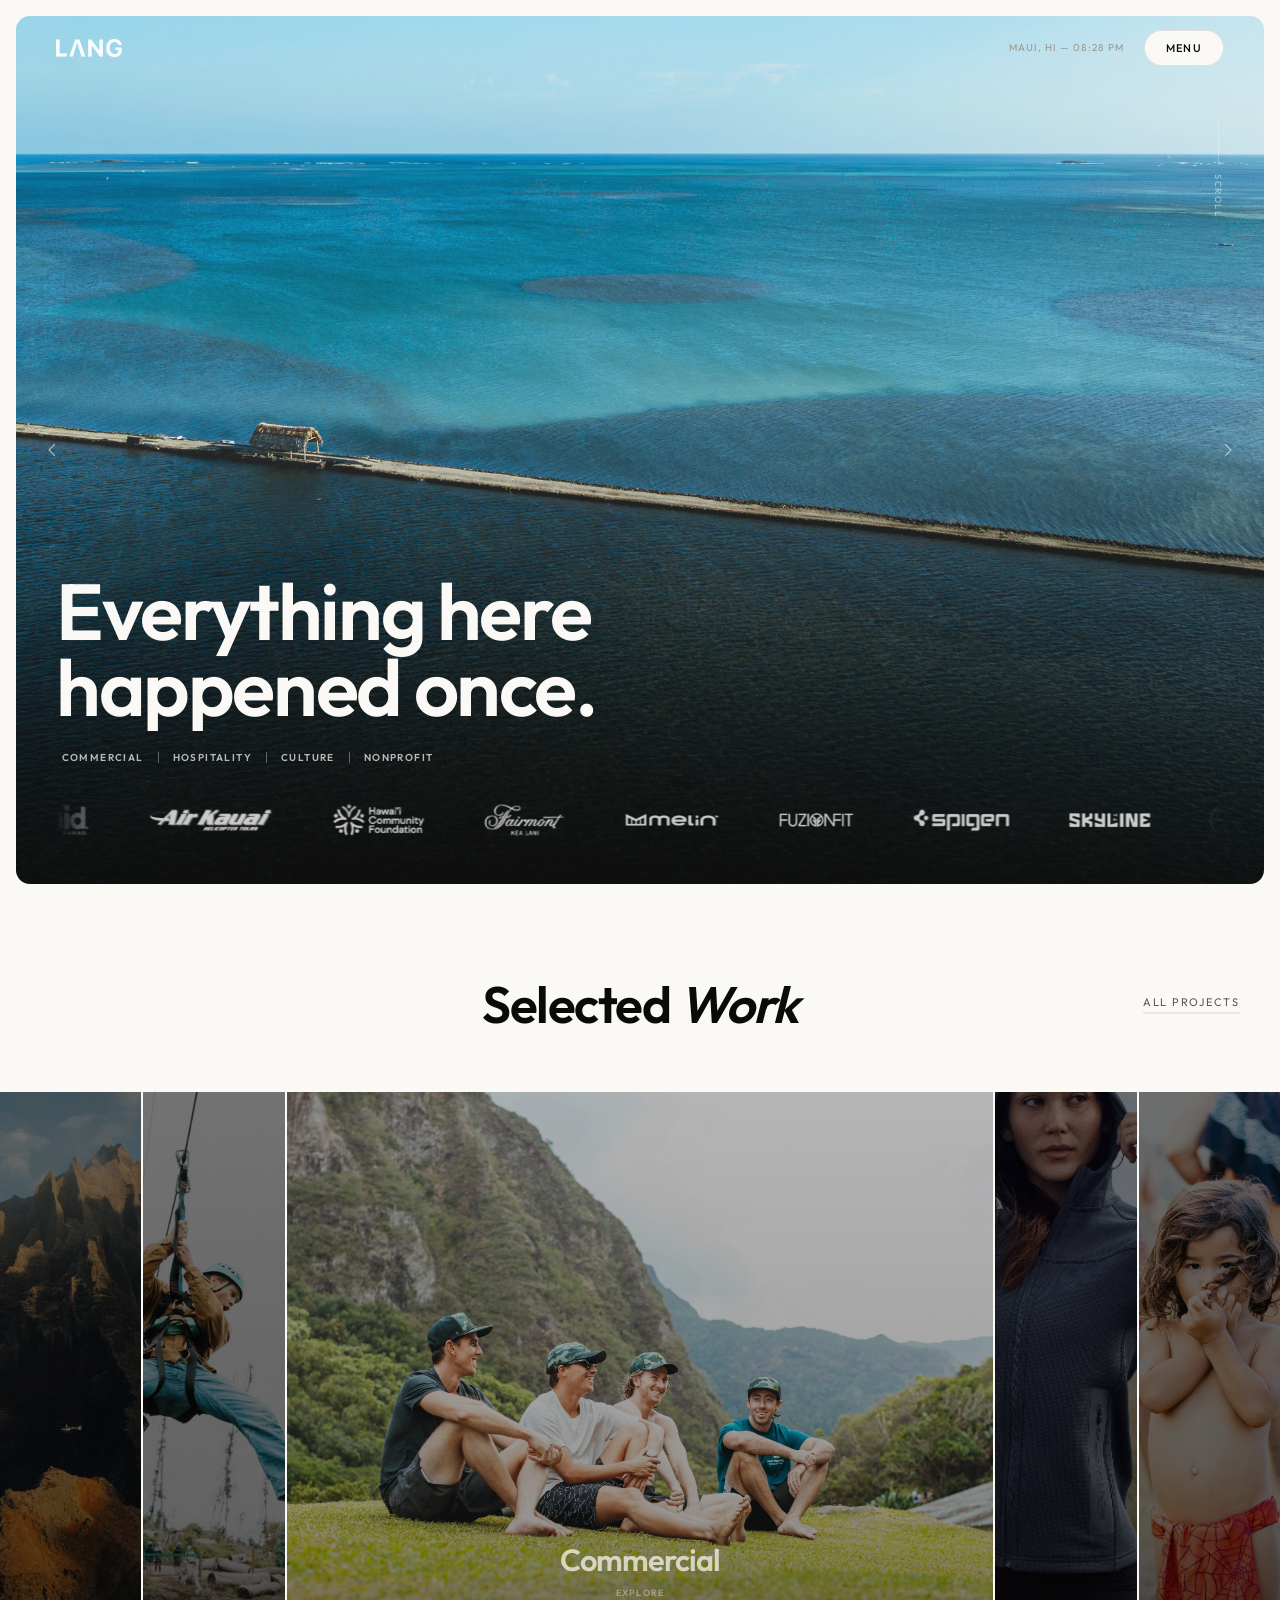
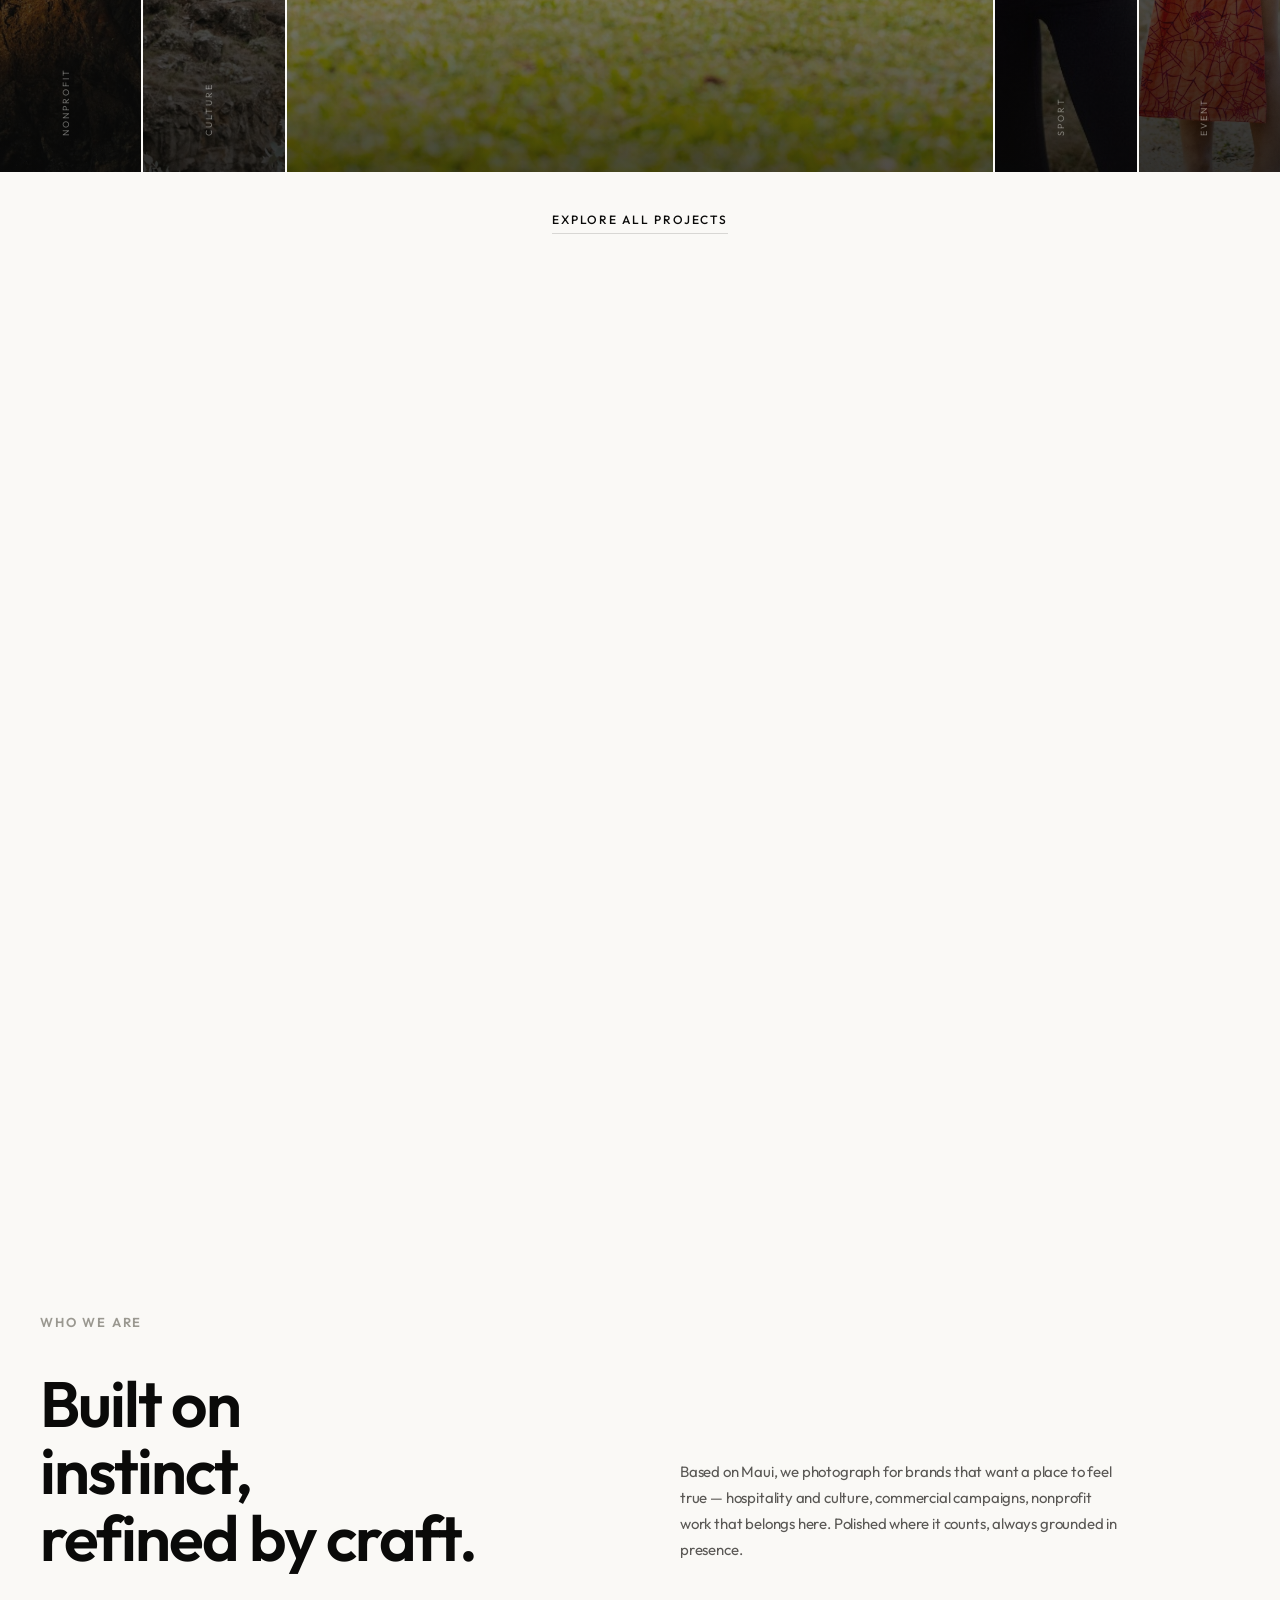
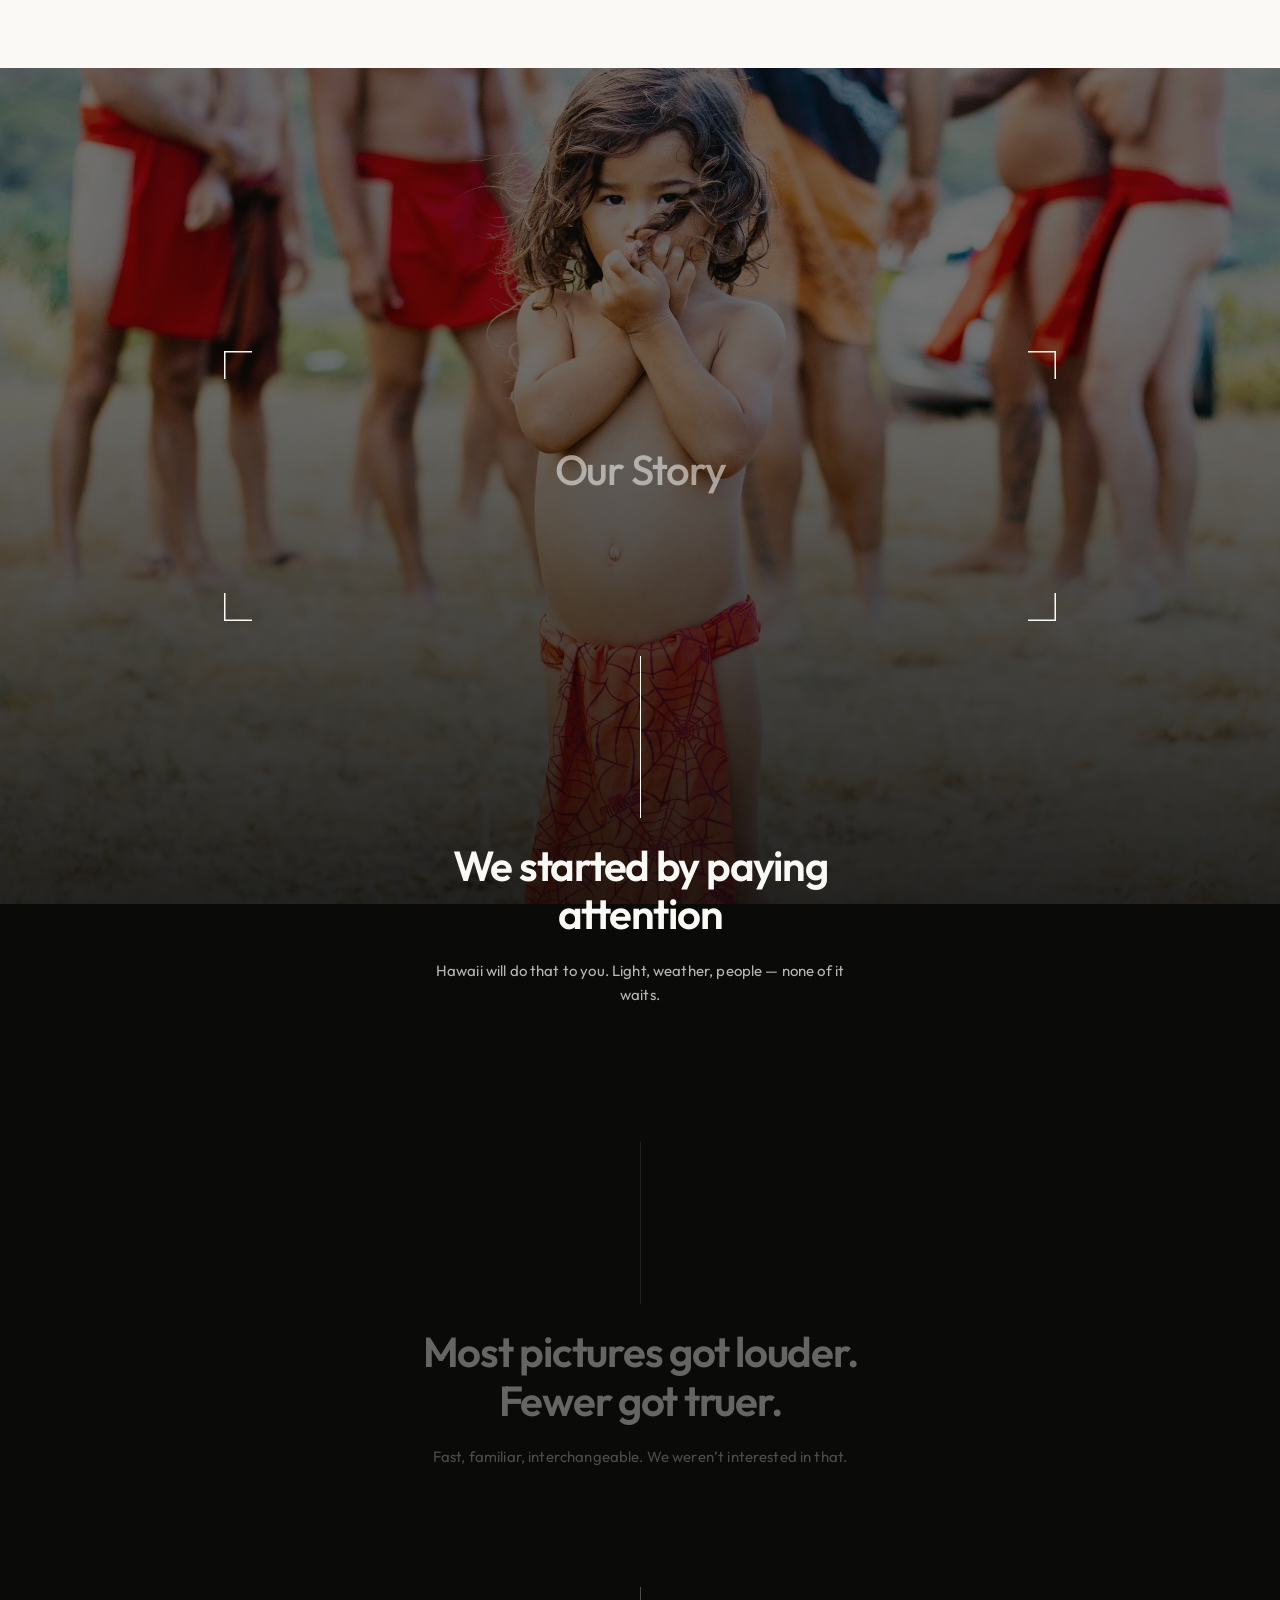
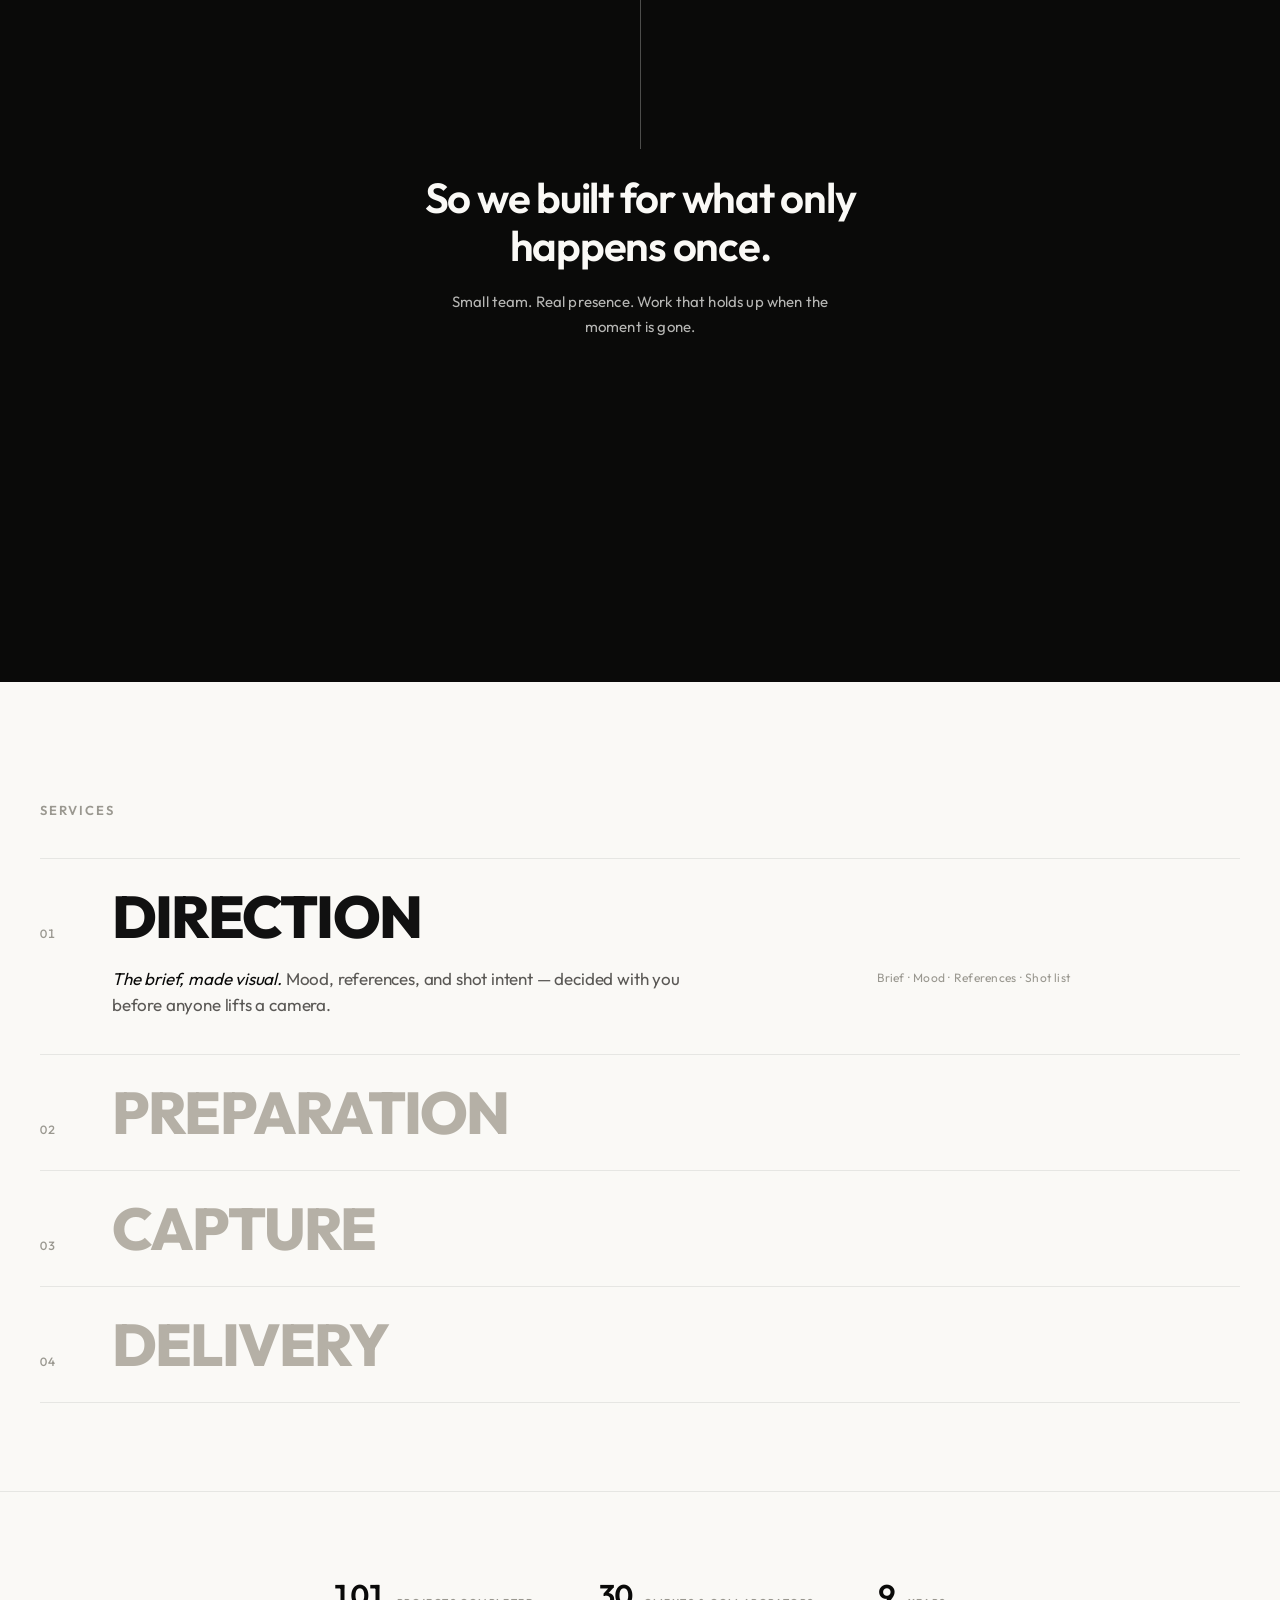
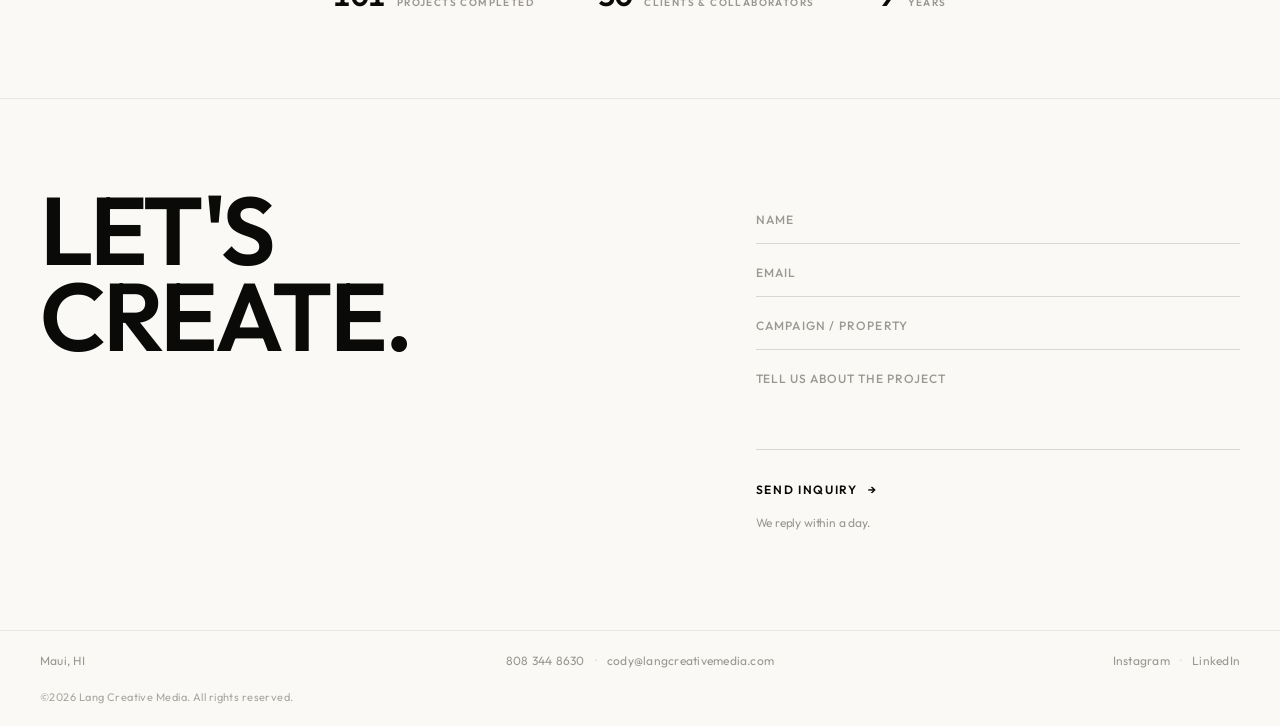
==== commit 415befa4: "Mobile polish: centered hero, tag wrap, even work cards, Selected Work underline" ====
--- a/index.html
+++ b/index.html
@@ -1446,7 +1446,21 @@
     min-height: calc(100svh - 24px);
     height: calc(100svh - 24px);
   }
-  .hero-headline { font-size: clamp(36px, 10vw, 58px); }
+  .hero-headline { font-size: clamp(36px, 10vw, 58px); text-align: center; }
+  .hero-headline .hero-line { text-align: center; }
+  .hero-tag {
+    justify-content: center;
+    padding-left: 0;
+    gap: 8px 11px;
+    font-size: 9px;
+    letter-spacing: 0.14em;
+  }
+  /* Drop the divider before Nonprofit; put Nonprofit on its own centered row */
+  .hero-tag > span:nth-child(6) { display: none; }
+  .hero-tag > span:last-child {
+    flex: 0 0 100%;
+    text-align: center;
+  }
   .hero-scroll { top: 88px; bottom: auto; right: 16px; }
   .hero-arrow { width: 32px; height: 32px; }
   .hero-arrow-prev { left: 8px; }
@@ -1464,8 +1478,19 @@
 
   /* Work accordion (stacks below 640px — see block further down) */
   .work { padding: 48px 0 0; }
-  .work-header { flex-direction: column; gap: 14px; padding: 0 20px; margin-bottom: 48px; }
-  .work-view-all { position: static; transform: none; }
+  .work-header {
+    flex-direction: column;
+    gap: 0;
+    padding: 0 20px;
+    margin-bottom: 48px;
+    align-items: center;
+  }
+  .work-view-all { display: none; }
+  .work-title {
+    display: inline-block;
+    border-bottom: 1px solid var(--border-strong);
+    padding-bottom: 4px;
+  }
   .work-accordion { height: 560px; }
 
   /* Services */
@@ -1544,11 +1569,25 @@
   .work-panel.active {
     flex: 0 0 82vw;
     height: 100%;
+    max-height: 100%;
+    align-self: stretch;
     scroll-snap-align: center;
-  }
-  .work-panel-img { width: 100%; left: 0; transform: none; }
+    overflow: hidden;
+  }
+  .work-panel-img {
+    position: absolute;
+    inset: 0;
+    width: 100%;
+    height: 100%;
+    left: 0;
+    transform: none;
+  }
   .work-panel-img img,
   .work-panel.active .work-panel-img img {
+    width: 100%;
+    height: 100%;
+    object-fit: cover;
+    object-position: center center;
     filter: brightness(0.8) saturate(1);
   }
   .work-panel-label { display: none; }
@@ -1596,13 +1635,12 @@
    RESPONSIVE — 480px (small mobile)
 ═══════════════════════════════════ */
 @media (max-width: 480px) {
-  .hero-headline { font-size: clamp(32px, 11vw, 48px); }
+  .hero-headline { font-size: clamp(32px, 11vw, 48px); text-align: center; }
   .who-headline { font-size: clamp(32px, 10vw, 48px); }
   .stats-inner { gap: 12px 28px; }
-  .work-panel { height: 58vh; min-height: 400px; }
   .work-accordion { padding: 0 5vw; }
   .work-panel,
-  .work-panel.active { flex: 0 0 88vw; }
+  .work-panel.active { flex: 0 0 88vw; height: 100%; }
   .connect-headline { font-size: clamp(38px, 13vw, 56px); }
   .section-label { font-size: 16px; }
 }
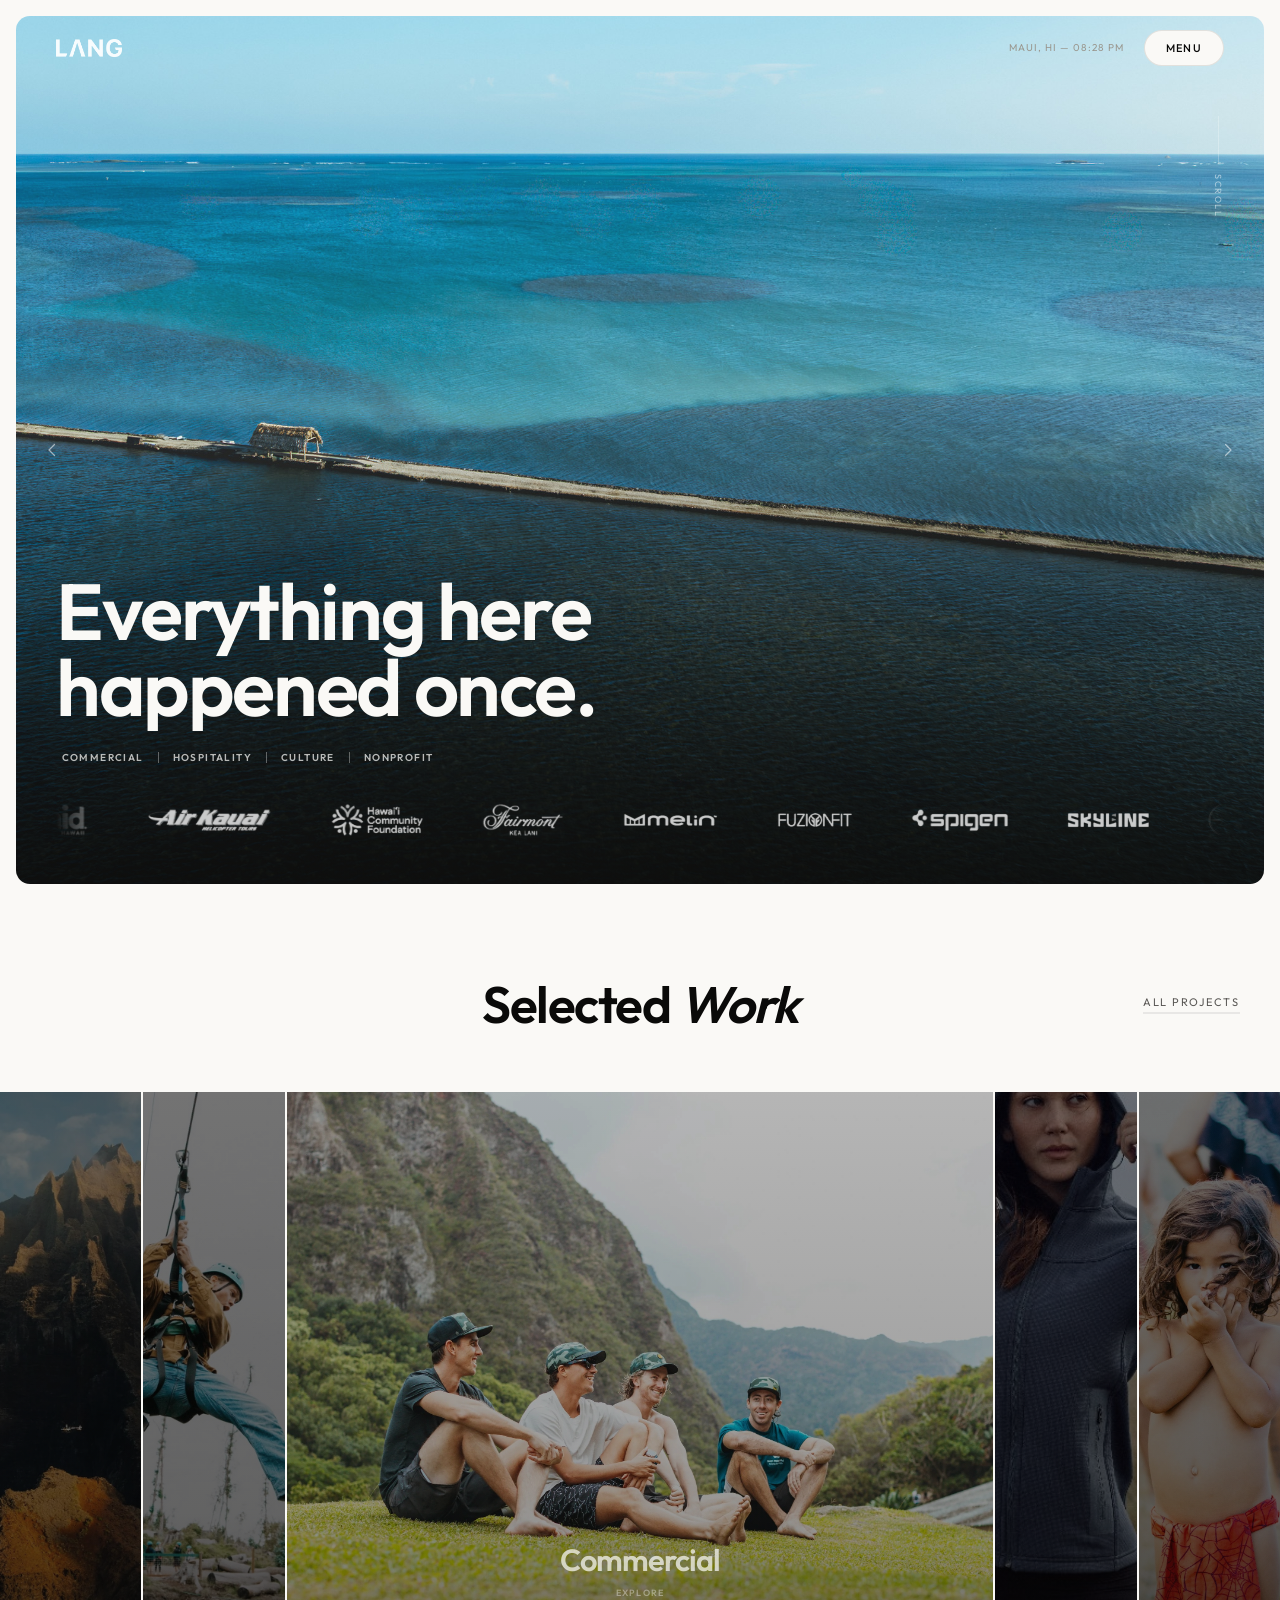
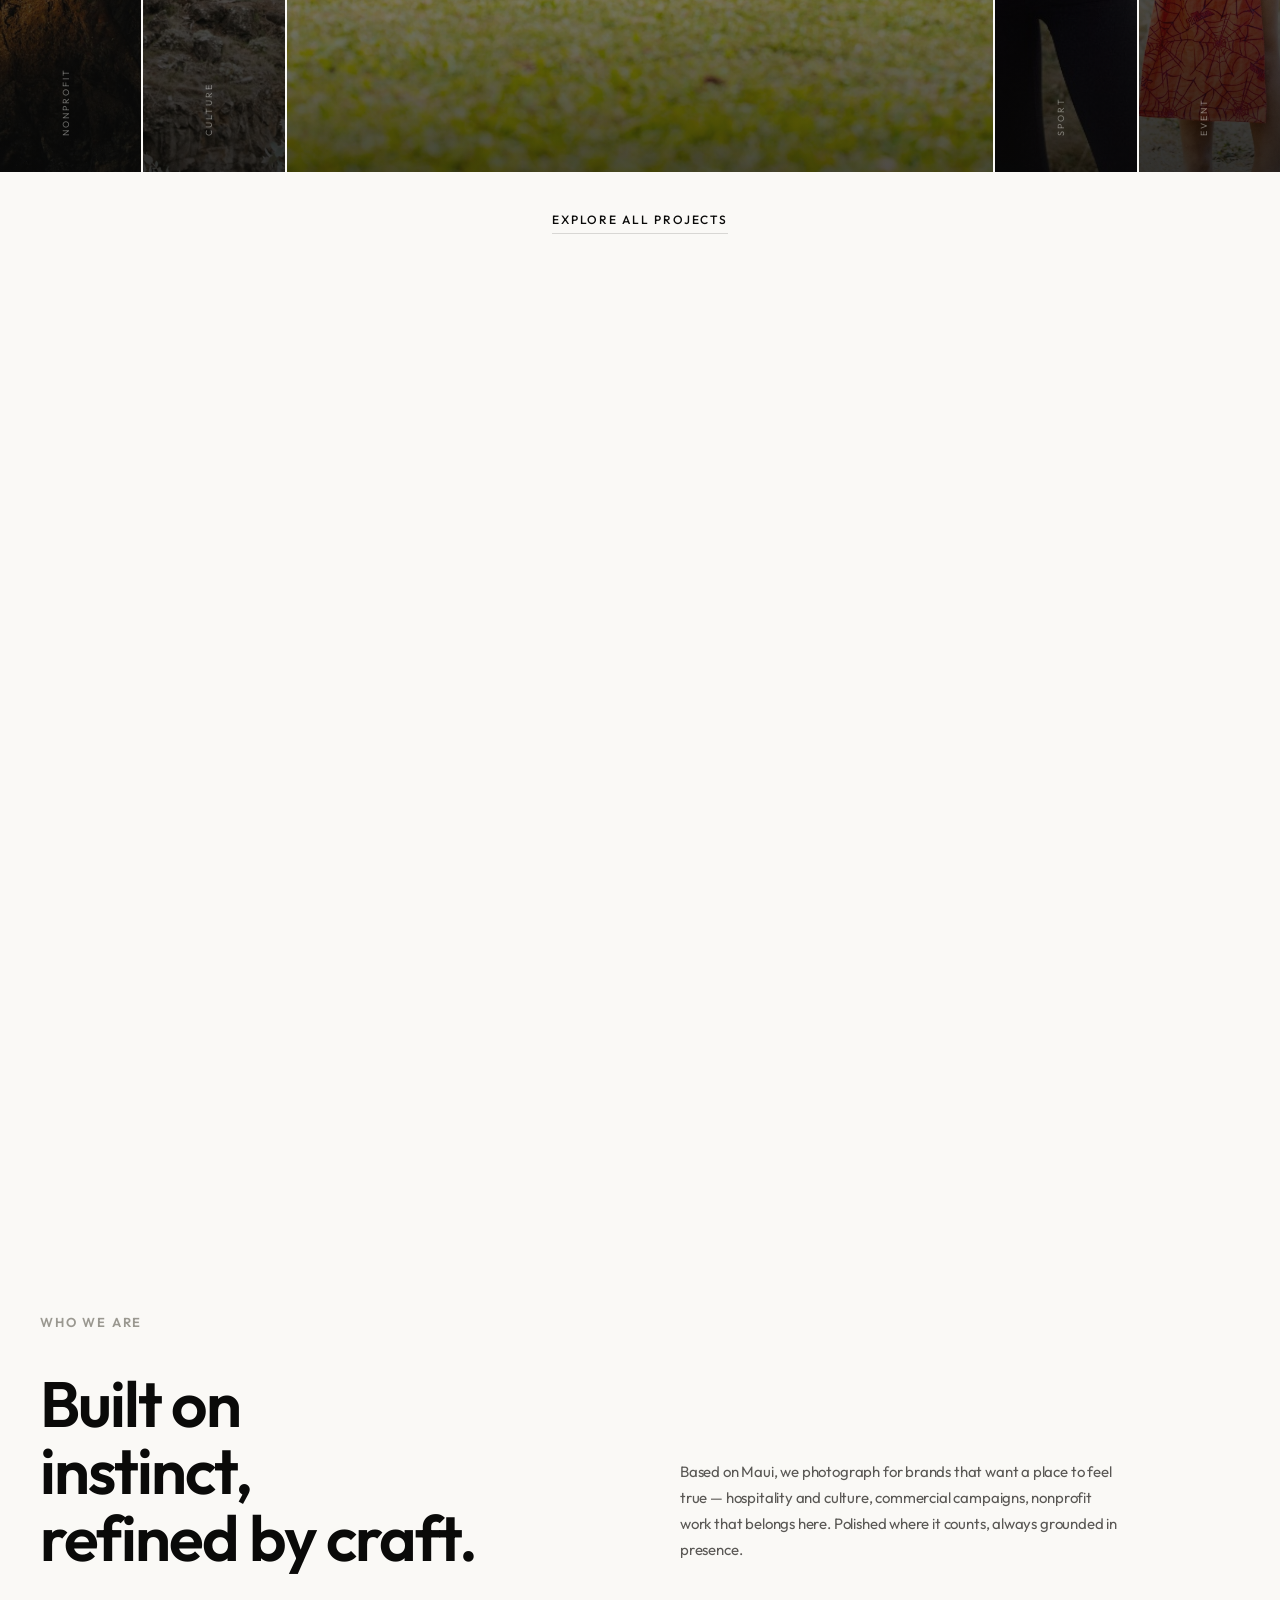
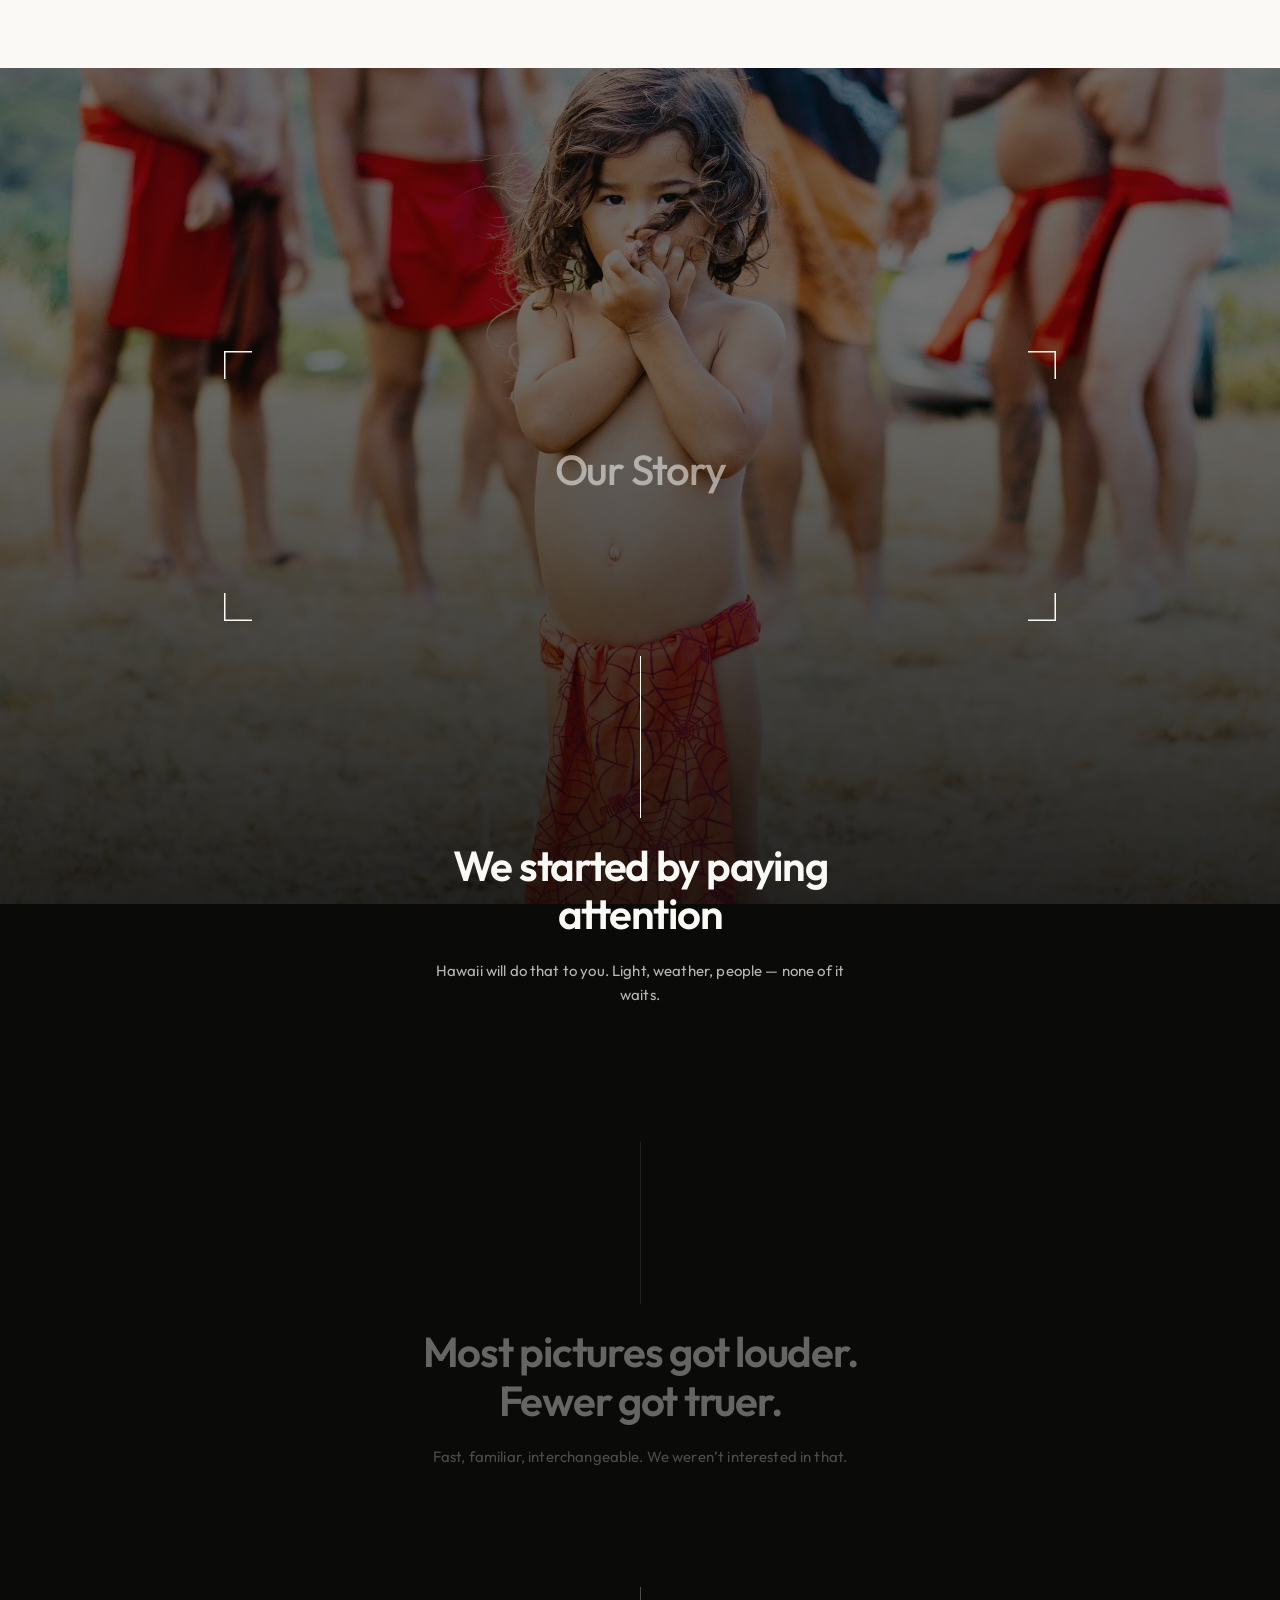
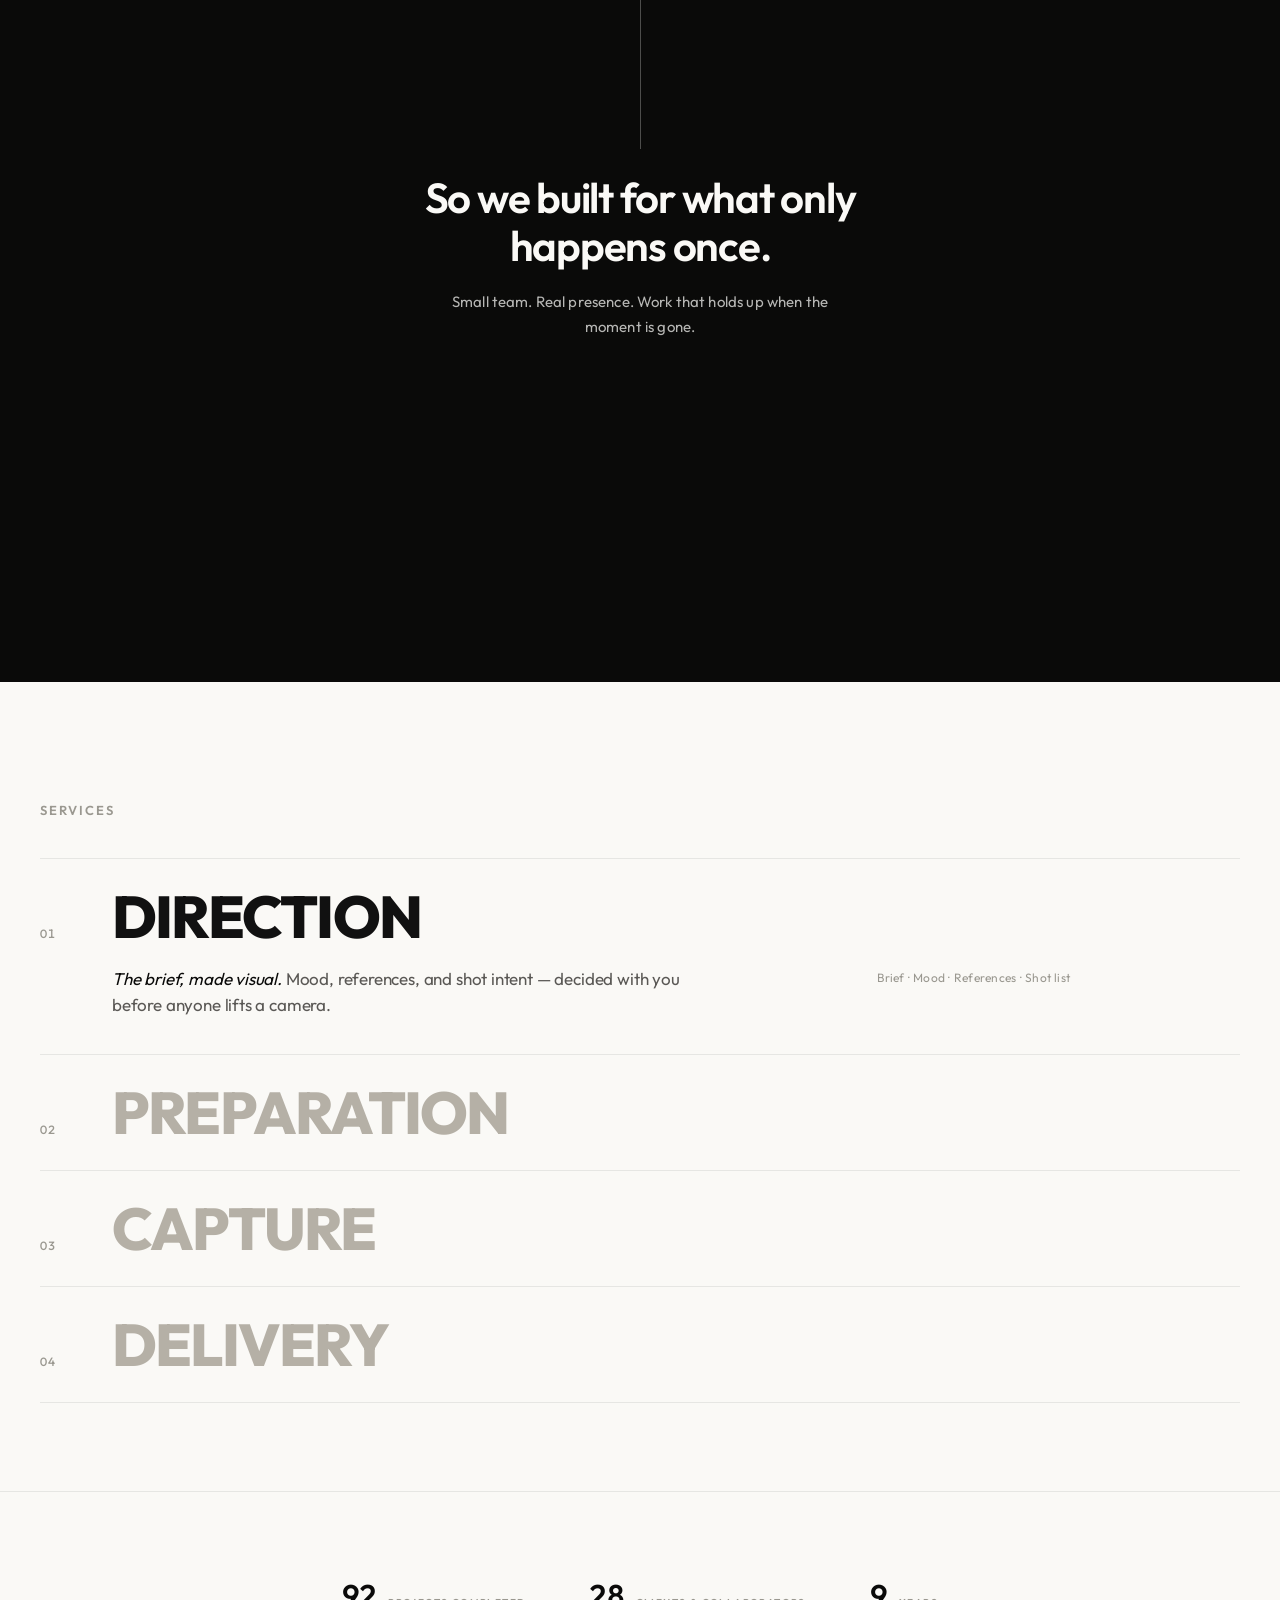
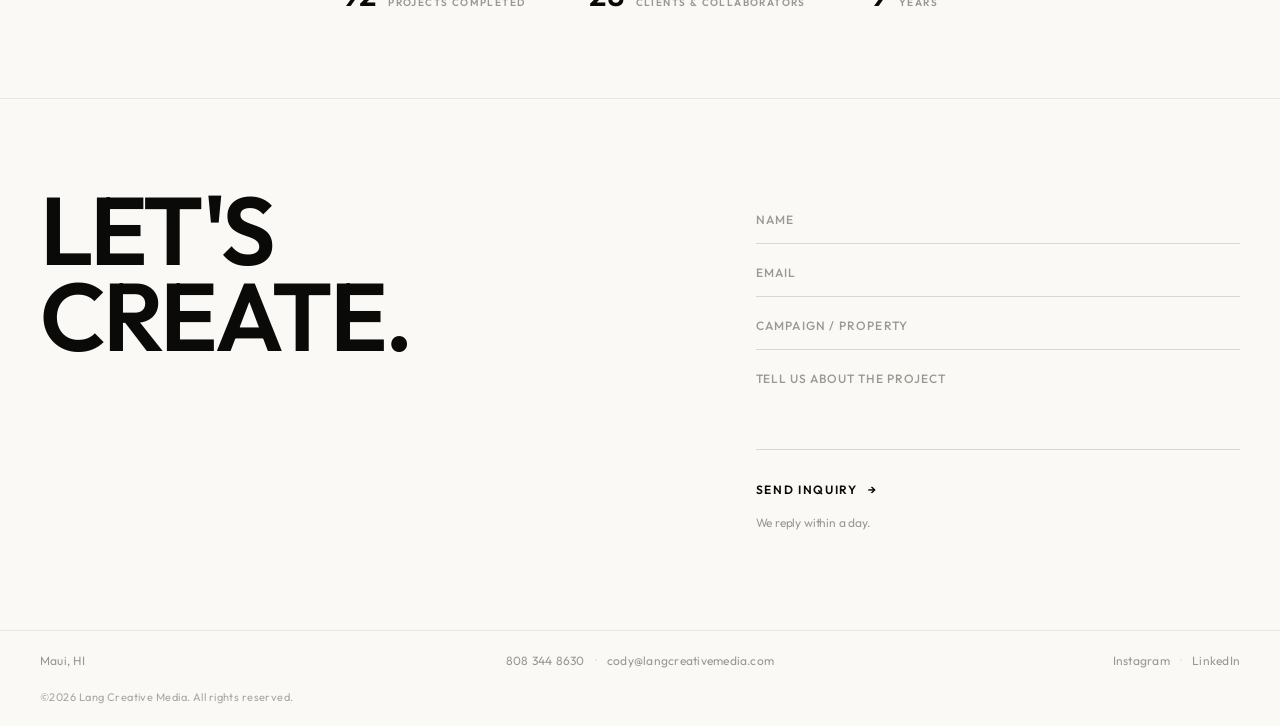
==== commit 40e9e049: "Tighten Selected Work underline to text width on mobile" ====
--- a/index.html
+++ b/index.html
@@ -1485,11 +1485,12 @@
     margin-bottom: 48px;
     align-items: center;
   }
-  .work-view-all { display: none; }
-  .work-title {
+  .work-view-all { display: none !important; }
+  .work-header .work-title {
     display: inline-block;
     border-bottom: 1px solid var(--border-strong);
     padding-bottom: 4px;
+    line-height: 1.1;
   }
   .work-accordion { height: 560px; }
 
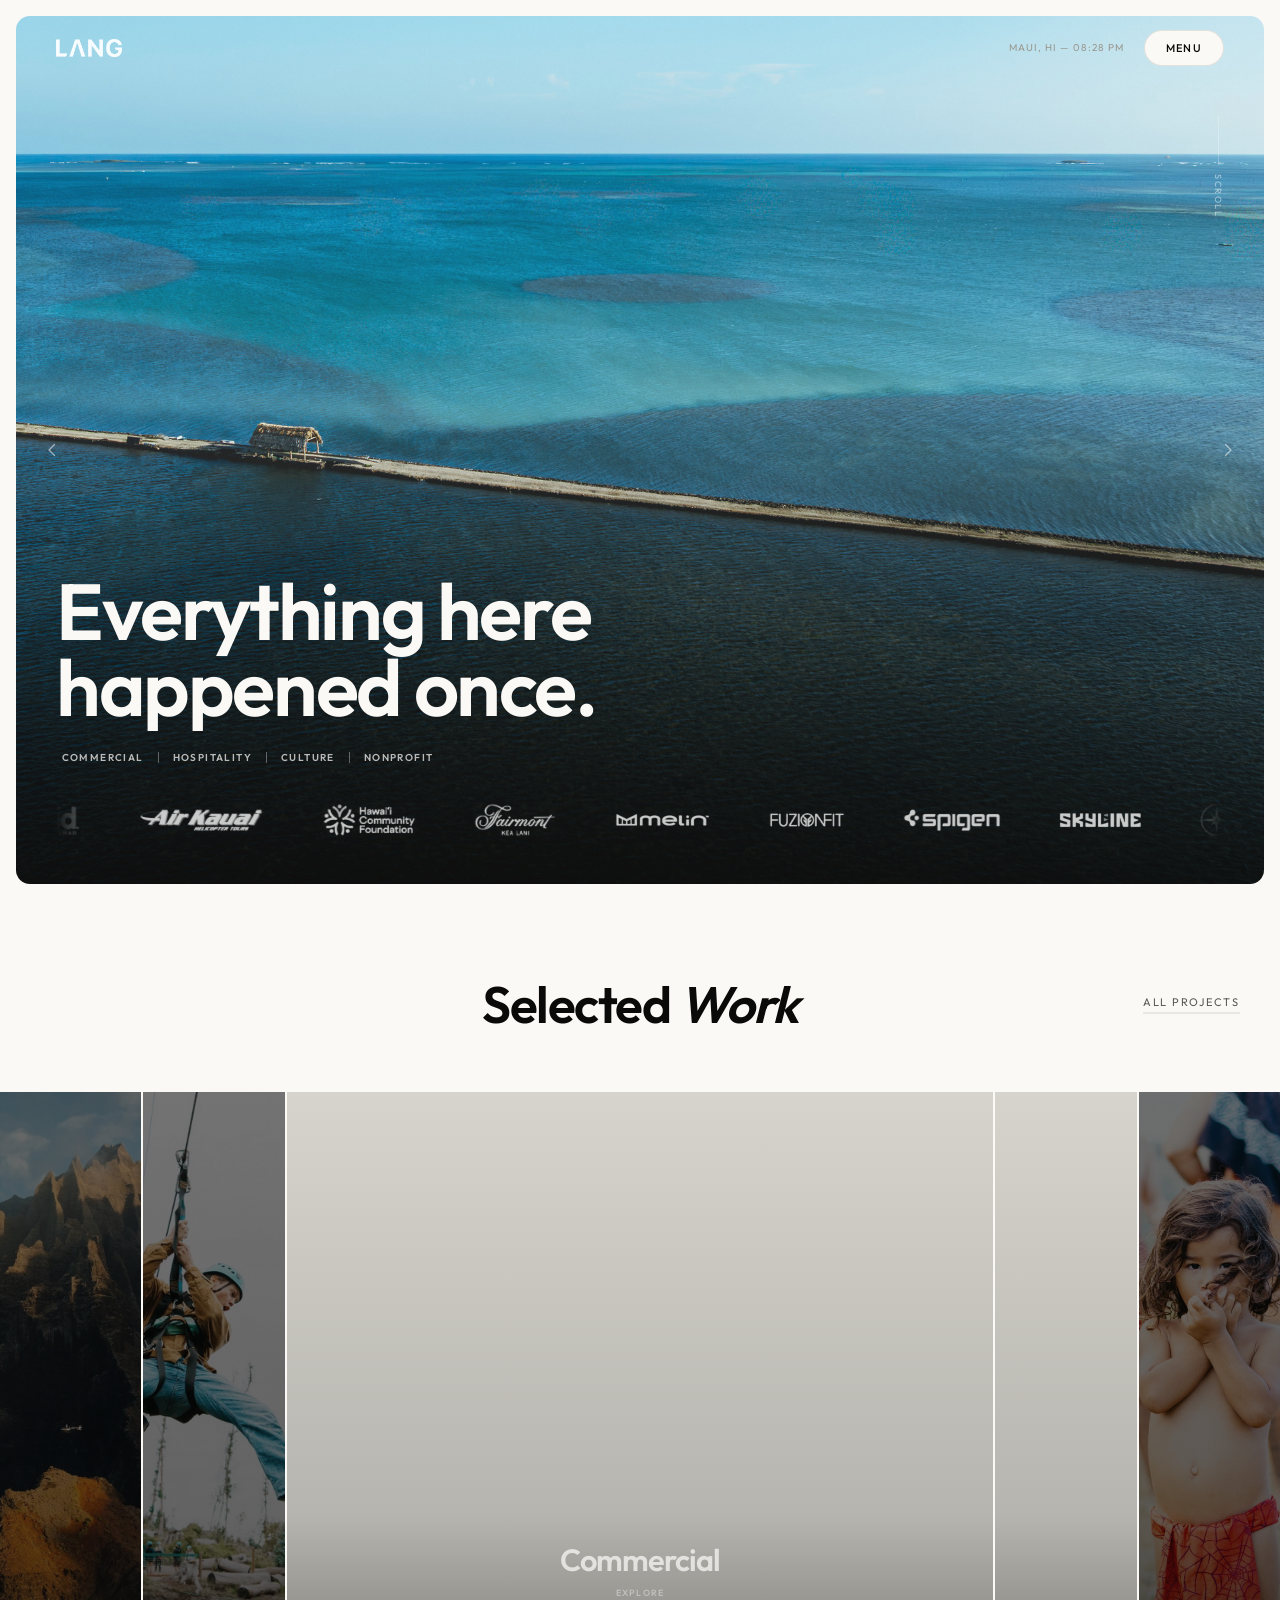
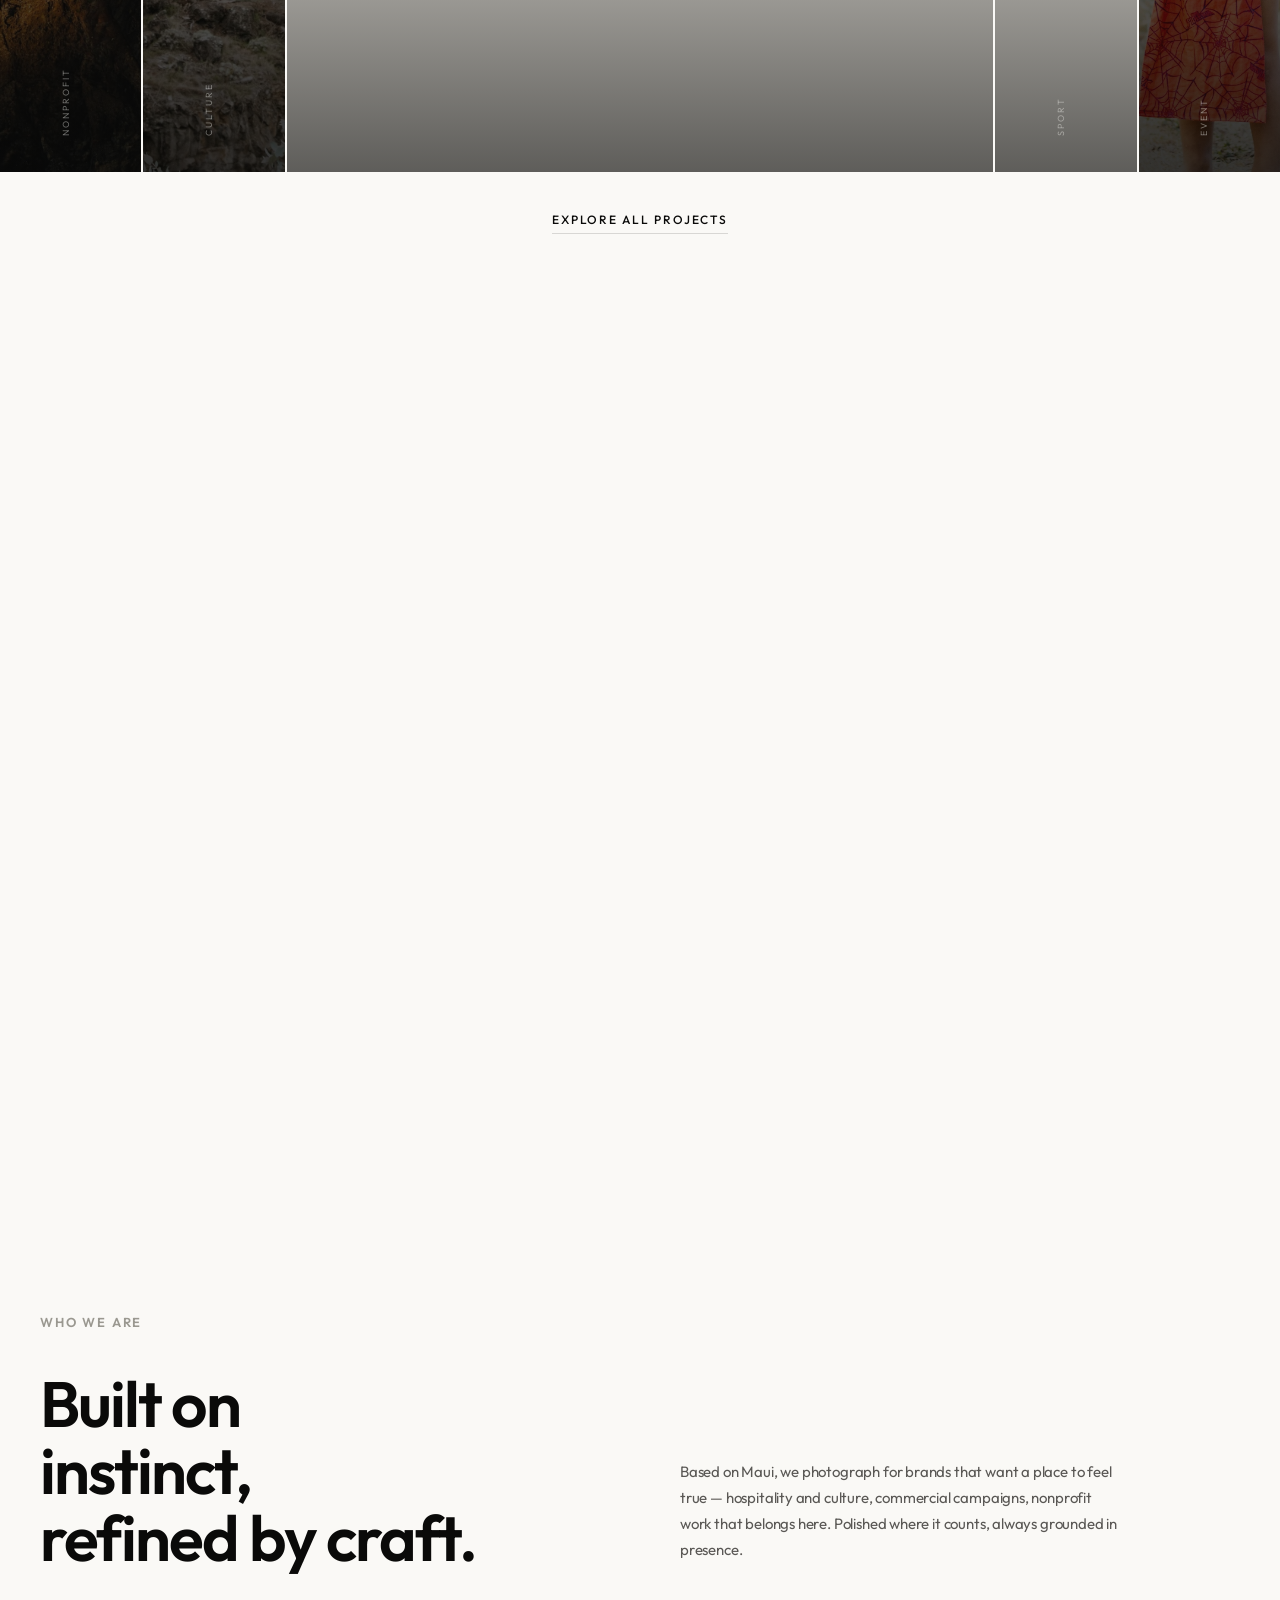
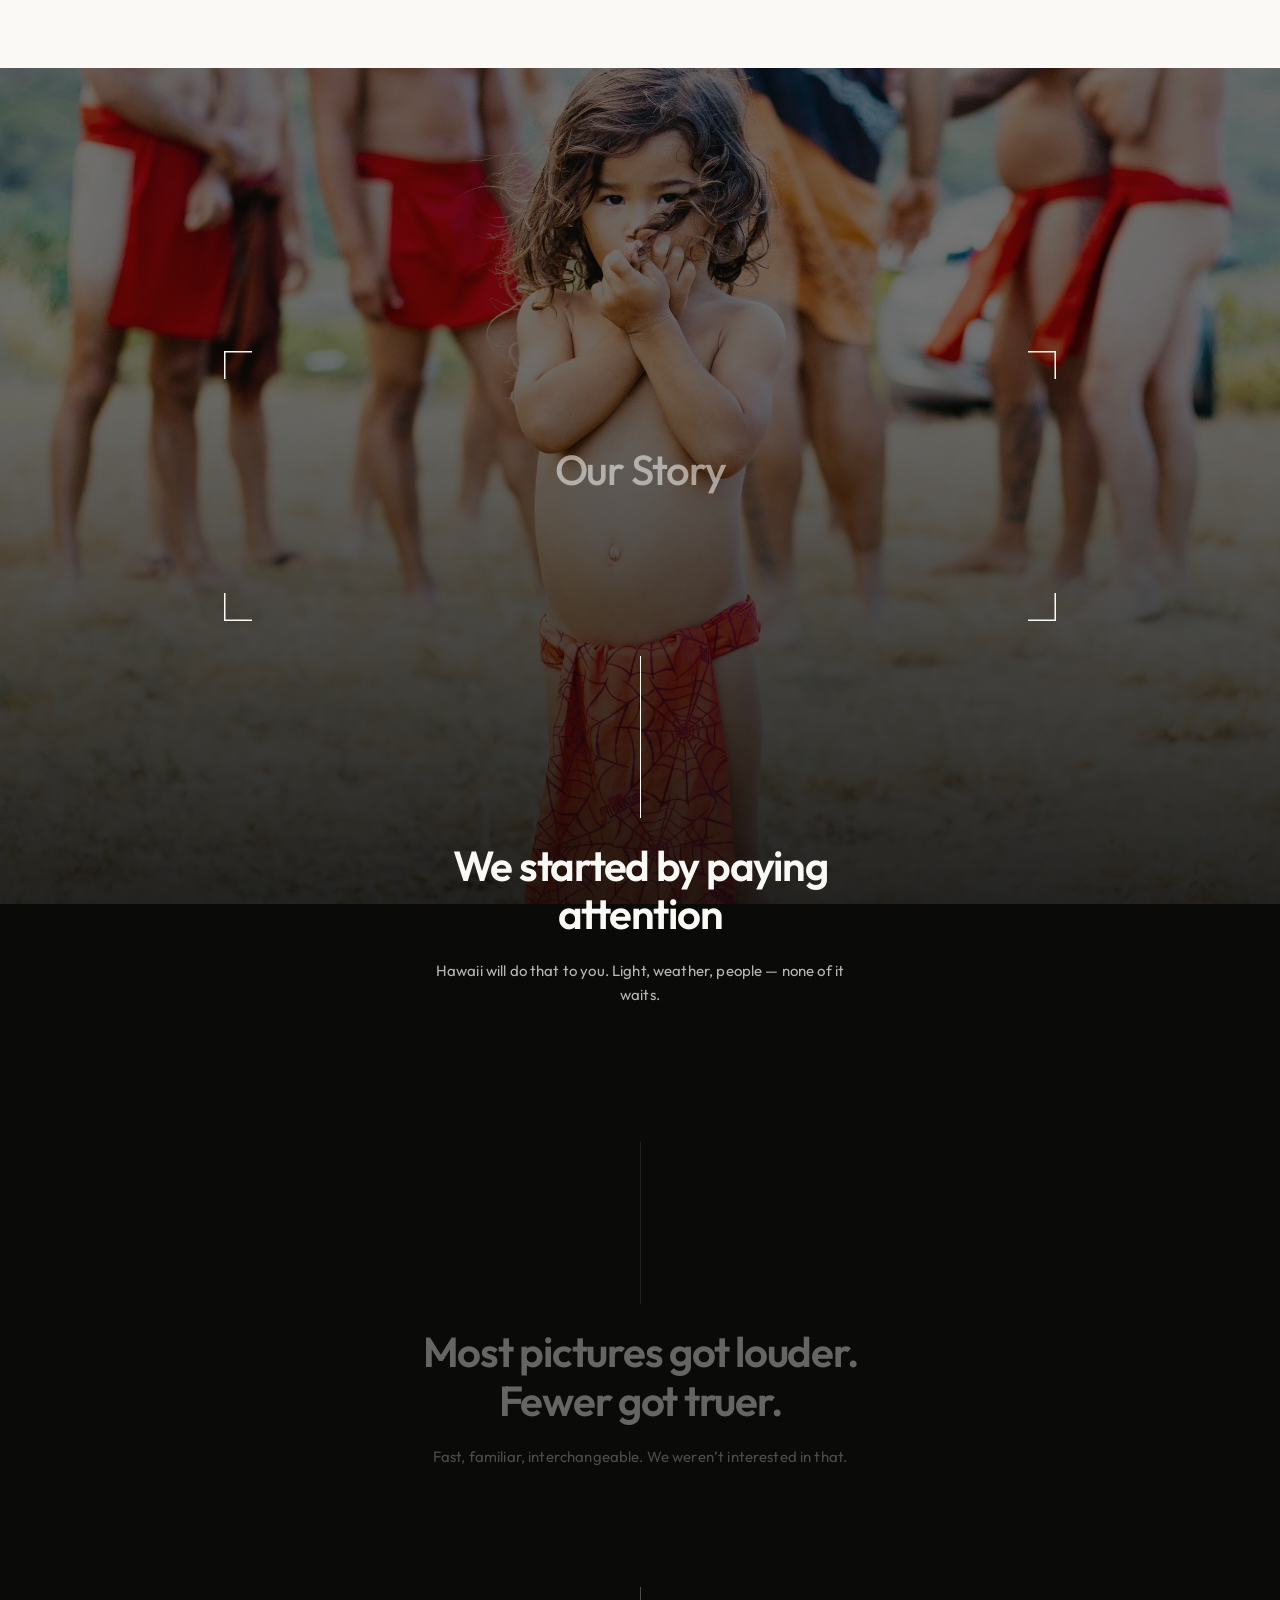
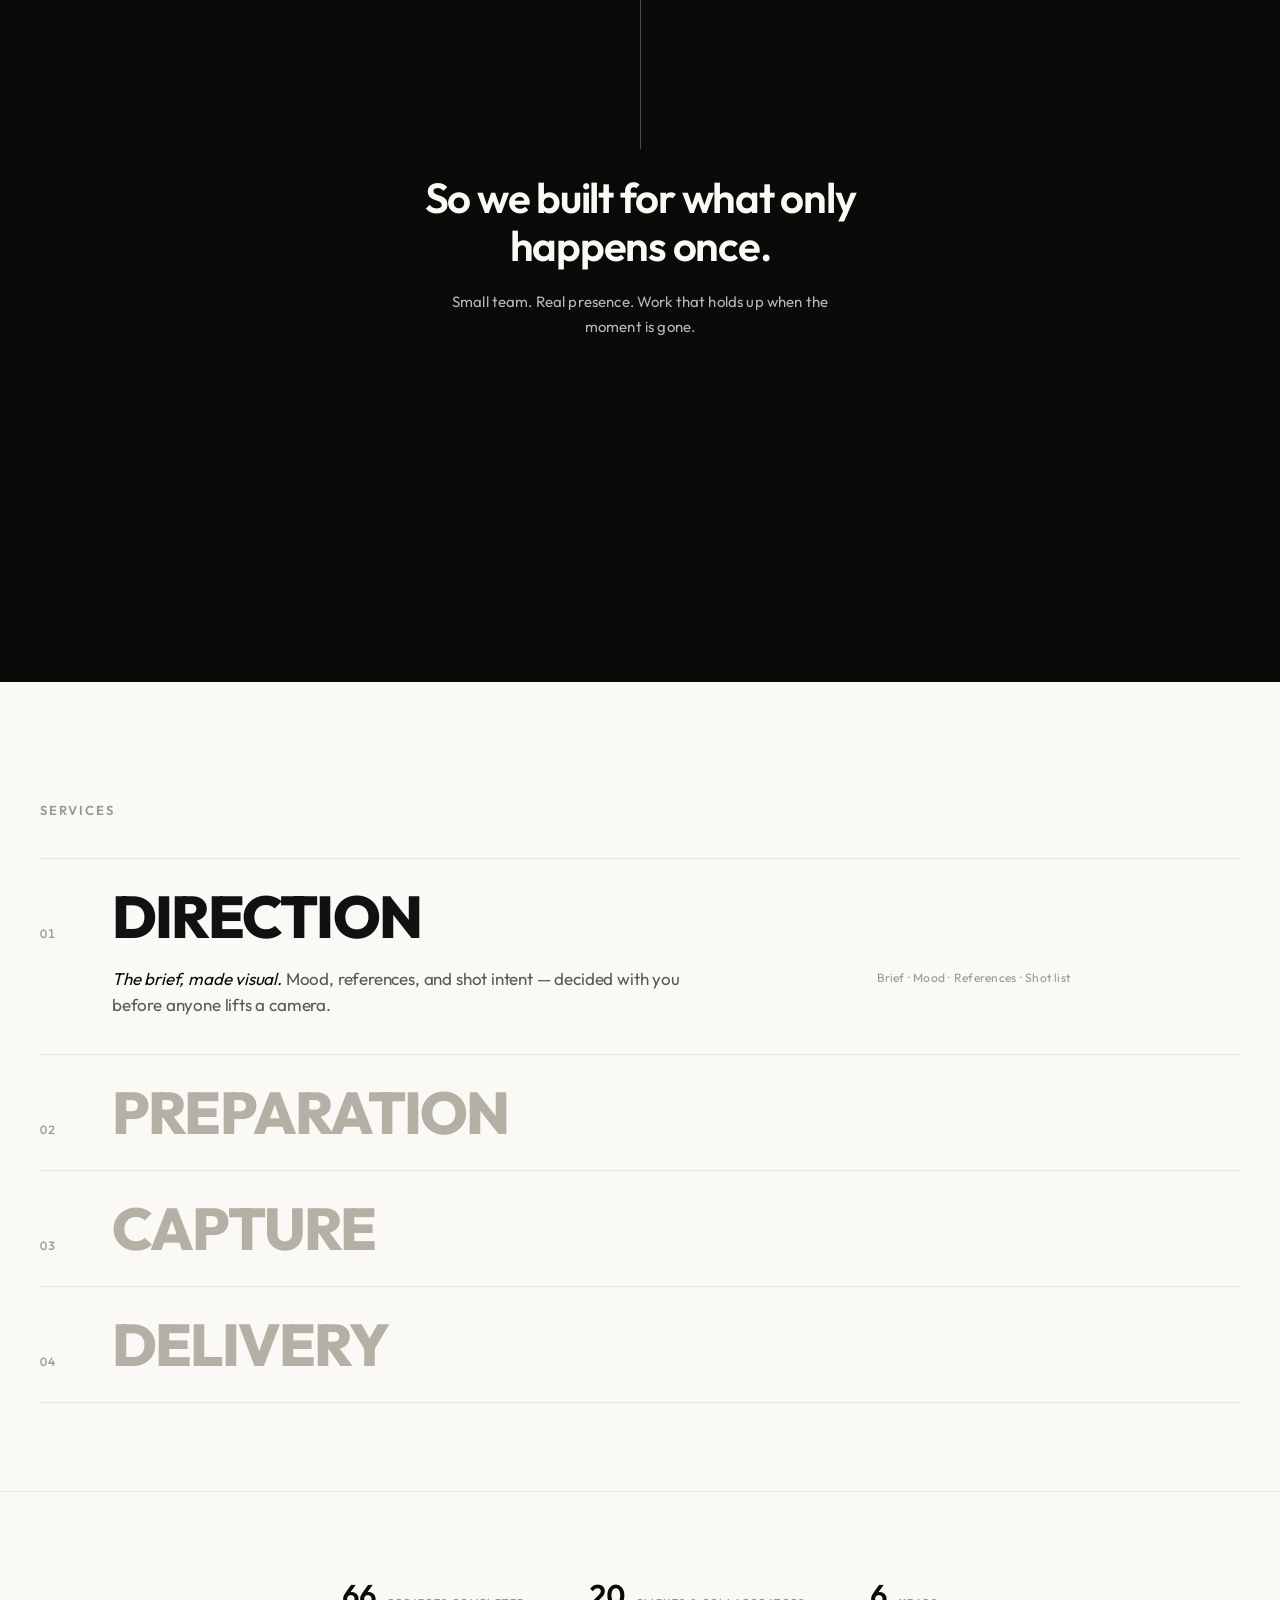
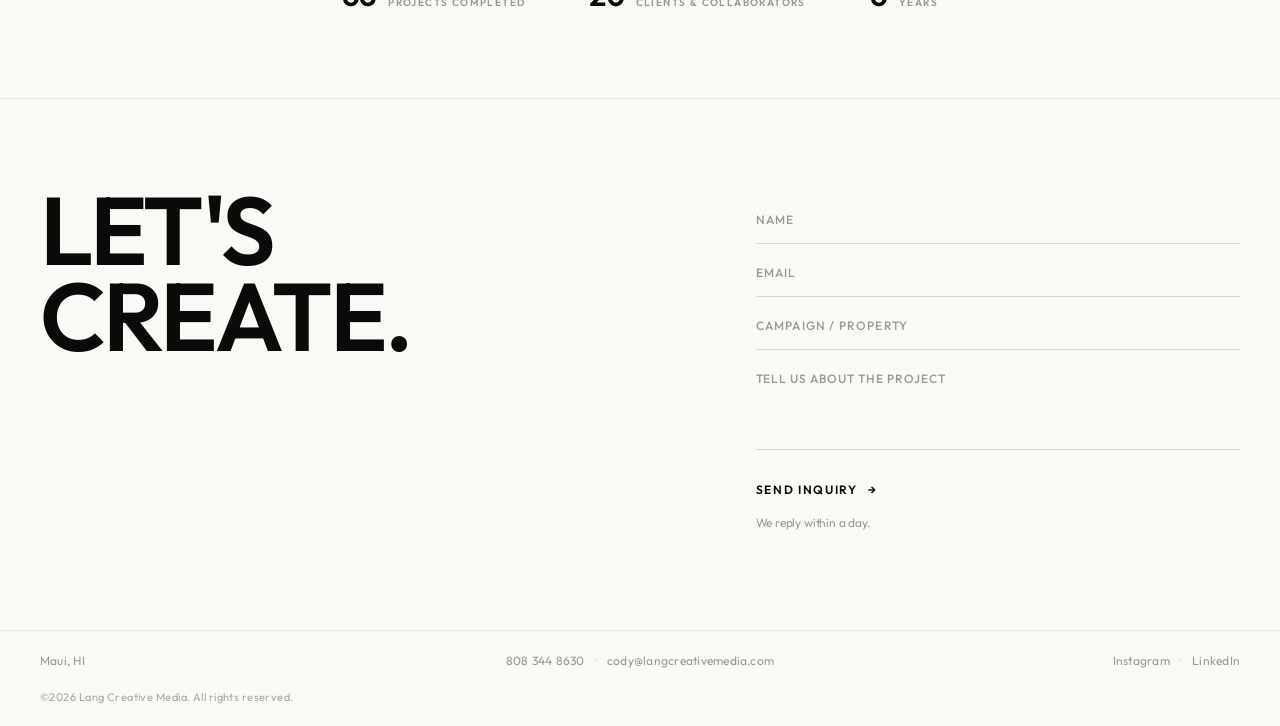
==== commit acaa6cef: "Refresh always returns to the hero" ====
--- a/index.html
+++ b/index.html
@@ -1925,6 +1925,29 @@
   text-transform: uppercase !important;
 }
 </style>
+<script>
+/* Always open on the hero — don't restore prior scroll on refresh */
+(function () {
+  if ('scrollRestoration' in history) history.scrollRestoration = 'manual';
+  try {
+    var nav = performance.getEntriesByType && performance.getEntriesByType('navigation')[0];
+    if (nav && nav.type === 'reload' && location.hash) {
+      history.replaceState(null, '', location.pathname + location.search);
+    }
+  } catch (e) {}
+  function toHero() {
+    var lenis = window.__lenis;
+    if (lenis) lenis.scrollTo(0, { immediate: true });
+    else window.scrollTo(0, 0);
+    document.documentElement.scrollTop = 0;
+    document.body.scrollTop = 0;
+  }
+  toHero();
+  window.addEventListener('DOMContentLoaded', toHero);
+  window.addEventListener('load', toHero);
+  window.addEventListener('pageshow', function () { toHero(); });
+})();
+</script>
 </head>
 <body>
 
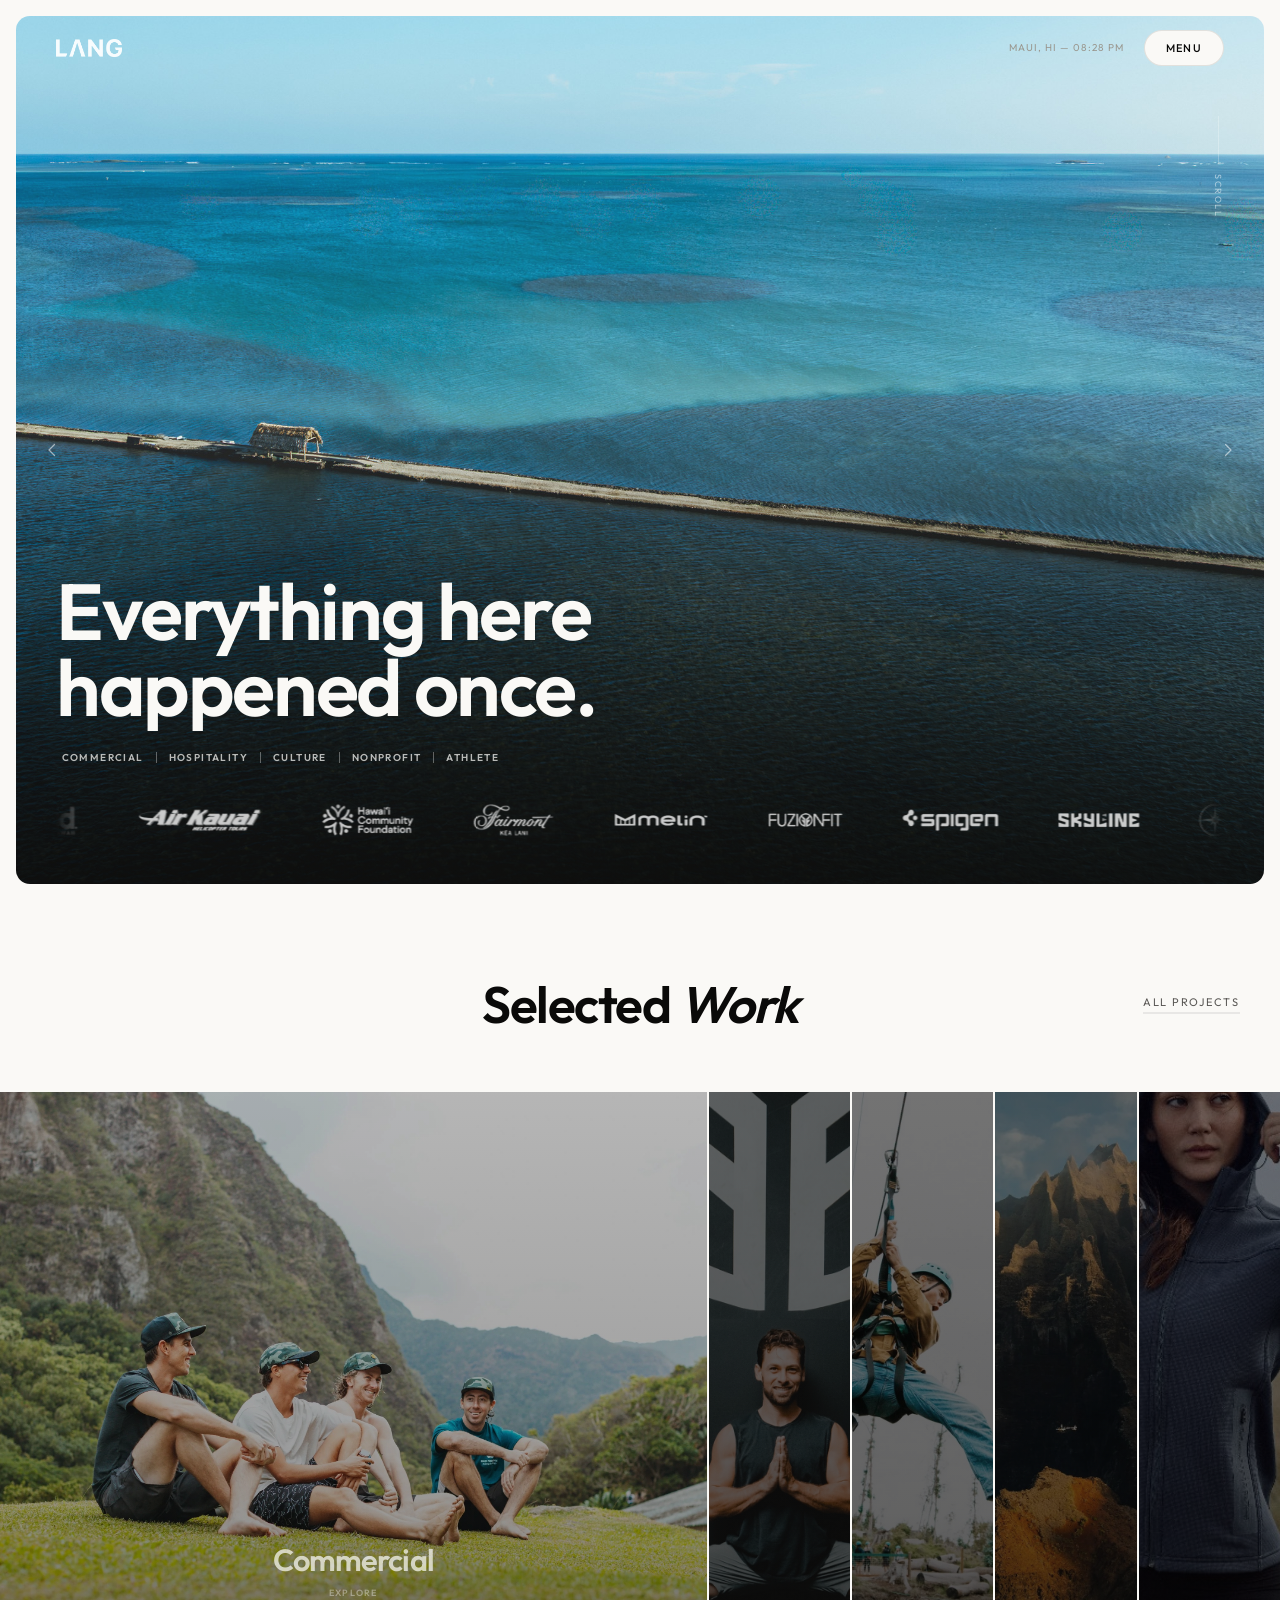
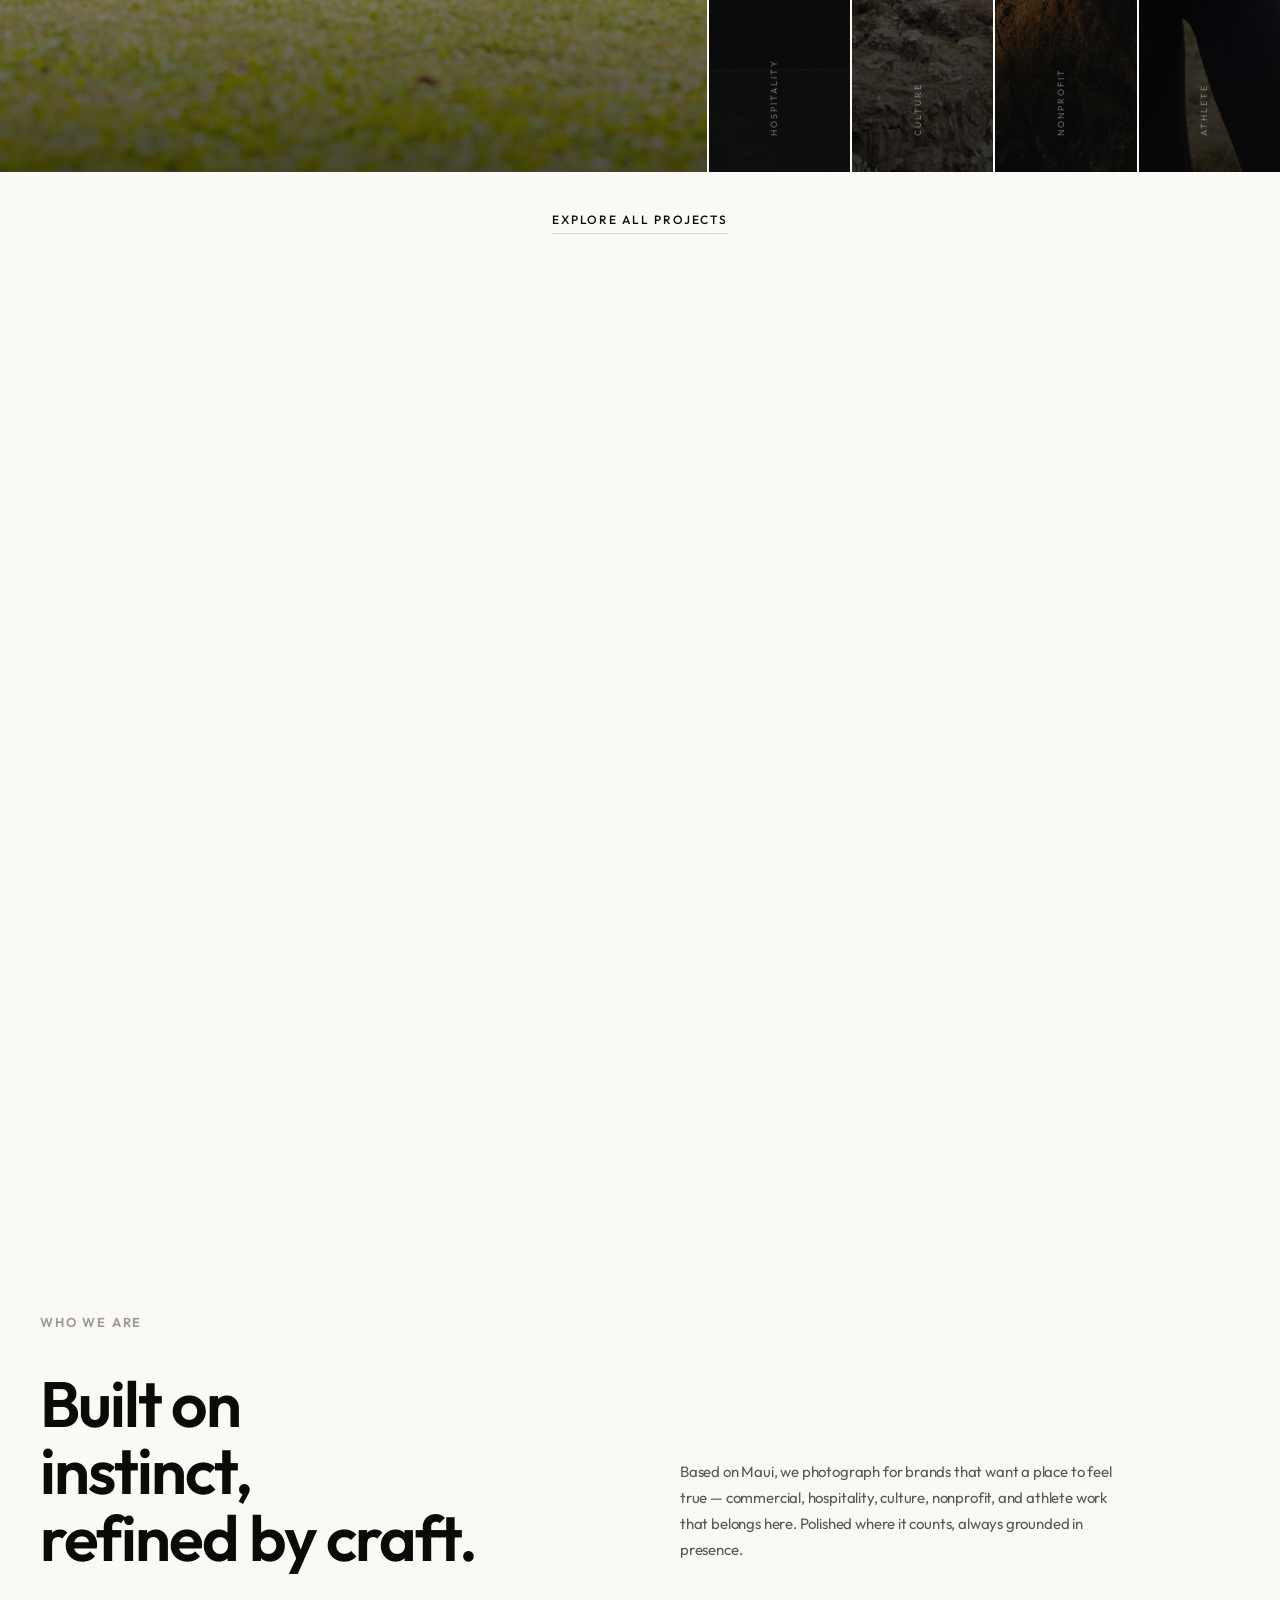
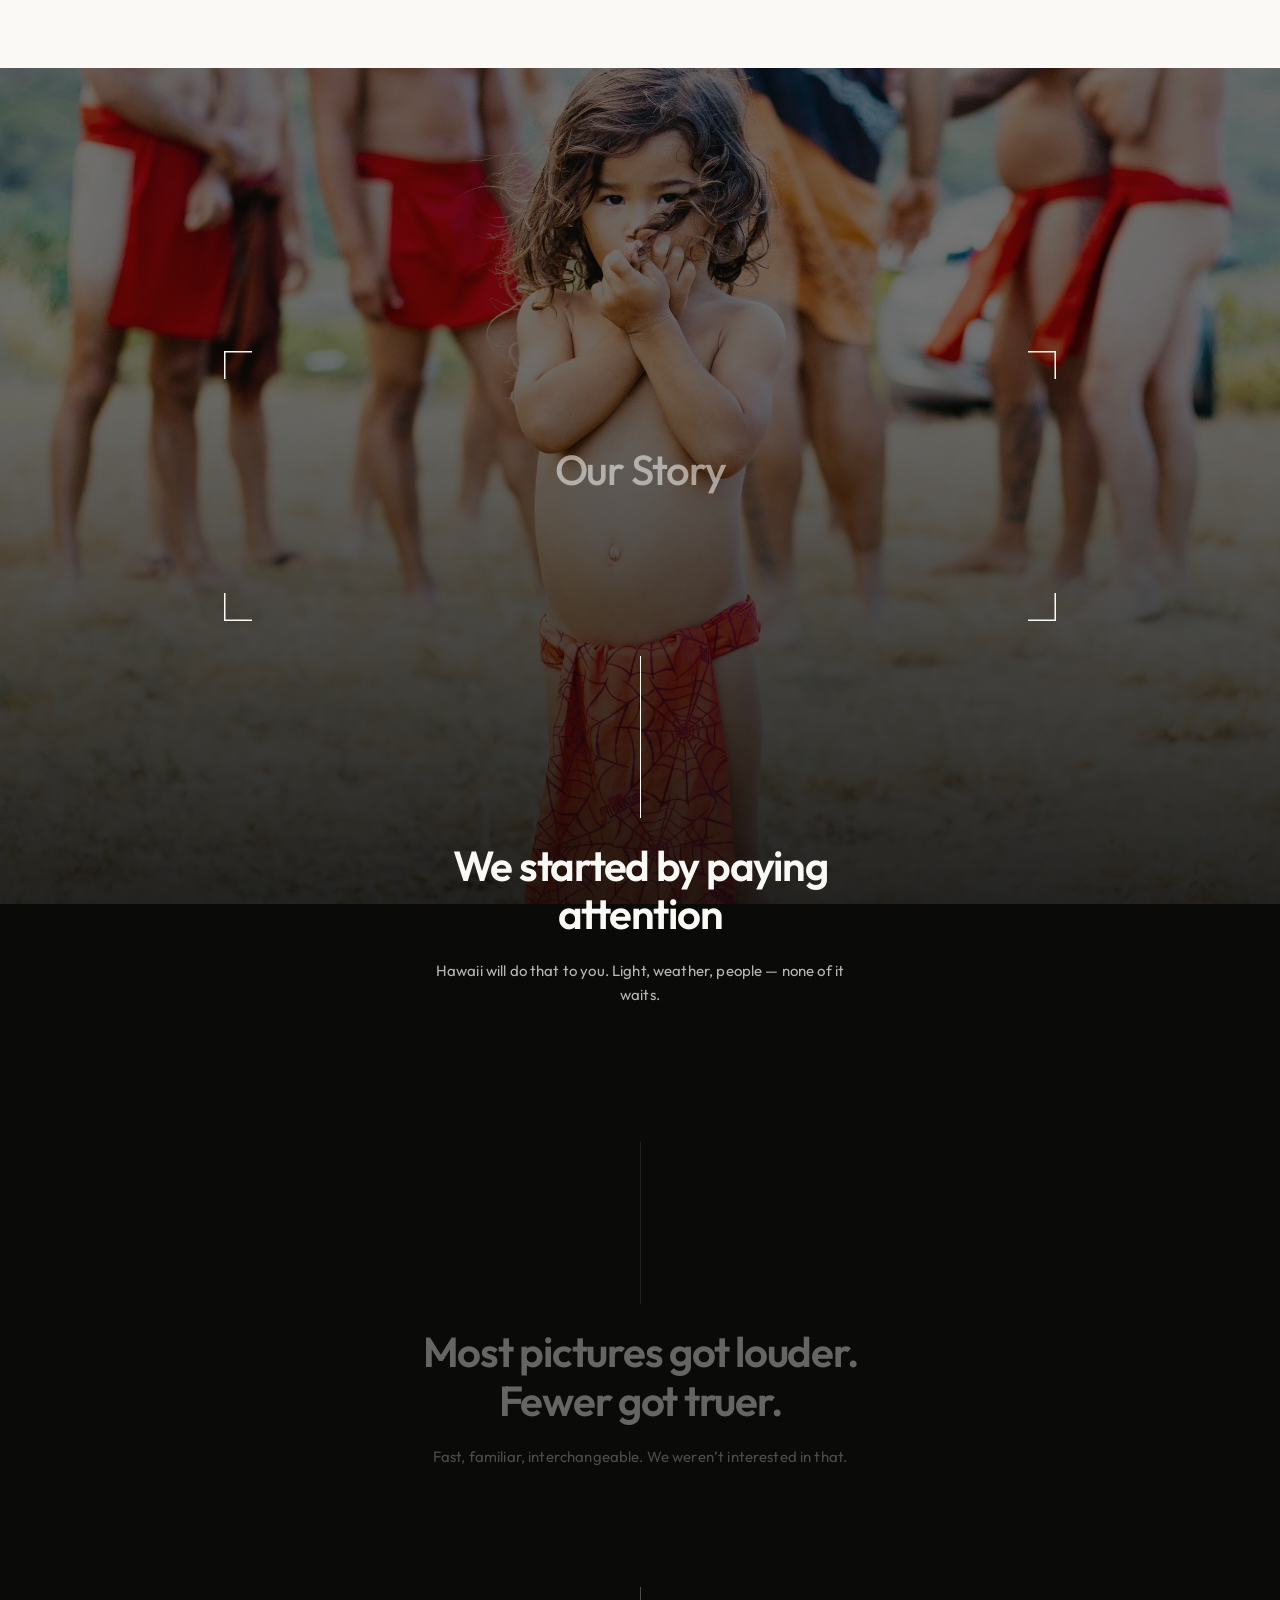
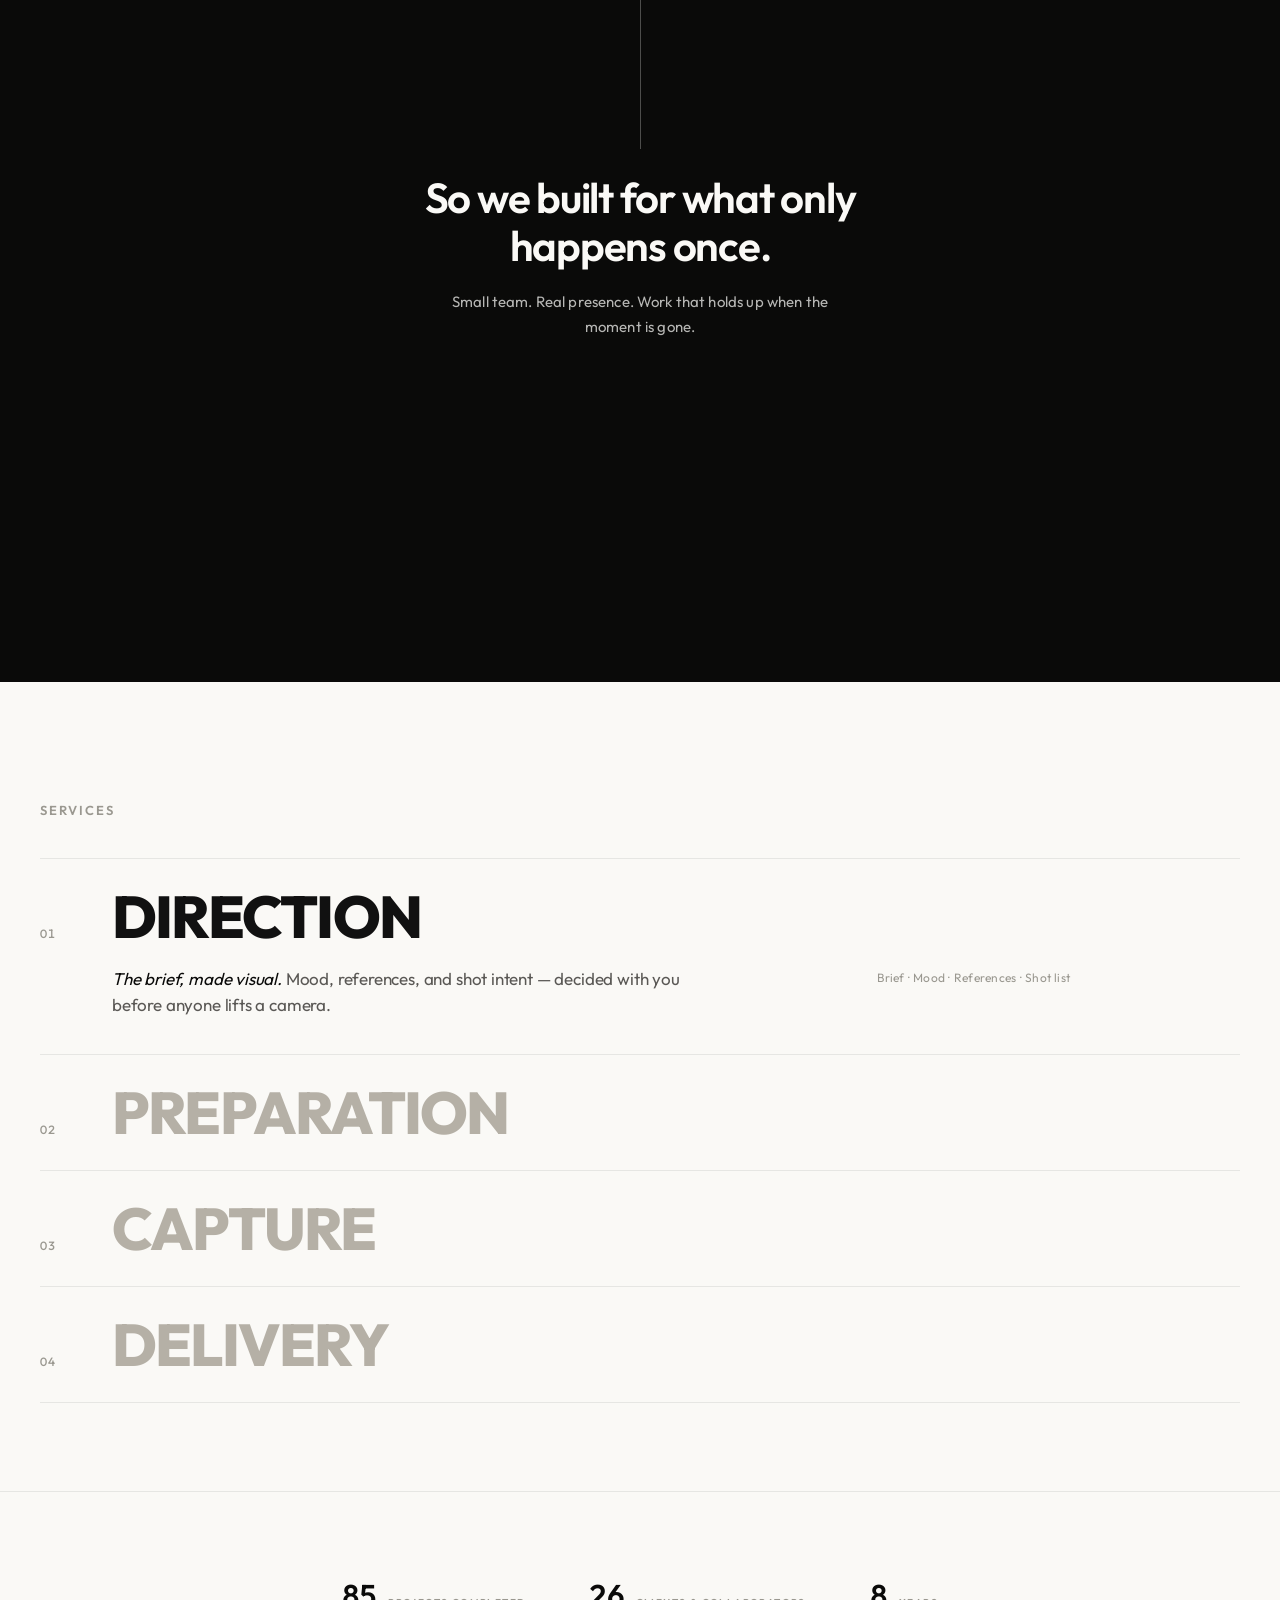
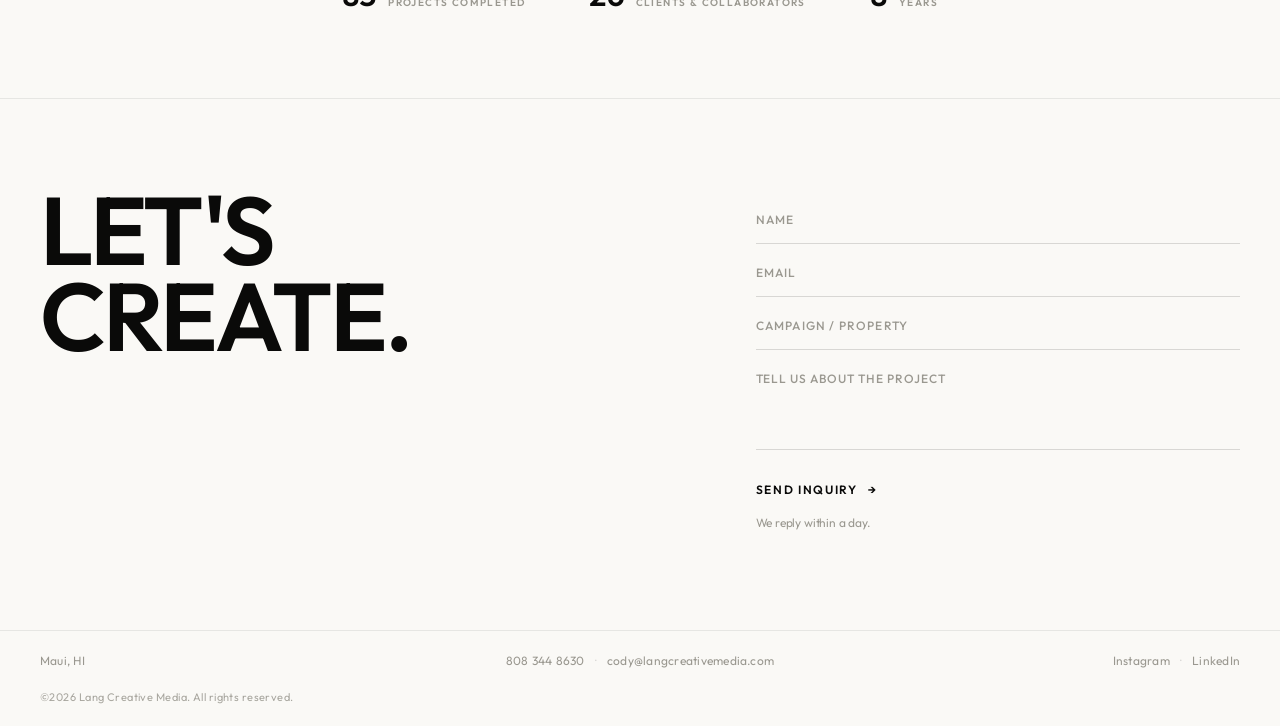
==== commit 79dbd9e9: "Align categories: Commercial, Hospitality, Culture, Nonprofit, Athlete" ====
--- a/index.html
+++ b/index.html
@@ -454,9 +454,9 @@
   display: flex;
   flex-wrap: wrap;
   align-items: center;
-  gap: 10px 14px;
+  gap: 10px 12px;
   font-size: 10px;
-  letter-spacing: 0.2em;
+  letter-spacing: 0.18em;
   text-transform: uppercase;
   color: rgba(250, 249, 246, 0.72);
   margin-top: 0;
@@ -1451,15 +1451,21 @@
   .hero-tag {
     justify-content: center;
     padding-left: 0;
-    gap: 8px 11px;
-    font-size: 9px;
-    letter-spacing: 0.14em;
-  }
-  /* Drop the divider before Nonprofit; put Nonprofit on its own centered row */
-  .hero-tag > span:nth-child(6) { display: none; }
-  .hero-tag > span:last-child {
+    gap: 8px 10px;
+    row-gap: 8px;
+    font-size: 8.5px;
+    letter-spacing: 0.12em;
+    max-width: 100%;
+  }
+  /* Break after Culture → row 1: Commercial · Hospitality · Culture
+     row 2: Nonprofit · Athlete (both rows centered) */
+  .hero-tag > .hero-tag-div:nth-child(6) {
     flex: 0 0 100%;
-    text-align: center;
+    width: 100%;
+    height: 0;
+    margin: 0;
+    background: transparent;
+    overflow: hidden;
   }
   .hero-scroll { top: 88px; bottom: auto; right: 16px; }
   .hero-arrow { width: 32px; height: 32px; }
@@ -2007,6 +2013,8 @@
       <span>Culture</span>
       <span class="hero-tag-div" aria-hidden="true"></span>
       <span>Nonprofit</span>
+      <span class="hero-tag-div" aria-hidden="true"></span>
+      <span>Athlete</span>
     </div>
   </div>
   <div class="hero-scroll hero-scroll-anim">
@@ -2081,8 +2089,43 @@
   </div>
 
   <div class="work-accordion reveal">
-
-    <div class="work-panel" data-index="0" data-href="projects.html">
+    <div class="work-panel active" data-index="0" data-href="projects.html">
+      <div class="work-panel-img">
+        <img src="assets/gallery/melin-9421.jpg" alt="Melin" loading="lazy" decoding="async">
+      </div>
+      <div class="work-panel-gradient"></div>
+      <div class="work-panel-label">Commercial</div>
+      <div class="work-panel-info">
+        <div class="work-panel-title">Commercial</div>
+        <div class="work-panel-explore">Explore</div>
+      </div>
+    </div>
+
+    <div class="work-panel" data-index="1" data-href="projects.html">
+      <div class="work-panel-img">
+        <img src="assets/gallery/Malumanu Cabin-1995.jpg" alt="Hospitality property, Maui" loading="lazy" decoding="async">
+      </div>
+      <div class="work-panel-gradient"></div>
+      <div class="work-panel-label">Hospitality</div>
+      <div class="work-panel-info">
+        <div class="work-panel-title">Hospitality</div>
+        <div class="work-panel-explore">Explore</div>
+      </div>
+    </div>
+
+    <div class="work-panel" data-index="2" data-href="projects.html">
+      <div class="work-panel-img">
+        <img src="assets/gallery/skyline-hawaii-2014.jpg" alt="Skyline Hawaii" loading="lazy" decoding="async">
+      </div>
+      <div class="work-panel-gradient"></div>
+      <div class="work-panel-label">Culture</div>
+      <div class="work-panel-info">
+        <div class="work-panel-title">Culture</div>
+        <div class="work-panel-explore">Explore</div>
+      </div>
+    </div>
+
+    <div class="work-panel" data-index="3" data-href="projects.html">
       <div class="work-panel-img">
         <img src="assets/gallery/airkauai-7965.jpg" alt="Air Kauai" loading="lazy" decoding="async">
       </div>
@@ -2094,50 +2137,14 @@
       </div>
     </div>
 
-    <div class="work-panel" data-index="1" data-href="projects.html">
+    <div class="work-panel" data-index="4" data-href="projects.html">
       <div class="work-panel-img">
-        <img src="assets/gallery/skyline-hawaii-2014.jpg" alt="Skyline Hawaii" loading="lazy" decoding="async">
+        <img src="assets/gallery/bluesmiths-2547.jpg" alt="Athlete portrait, Maui" loading="lazy" decoding="async">
       </div>
       <div class="work-panel-gradient"></div>
-      <div class="work-panel-label">Culture</div>
+      <div class="work-panel-label">Athlete</div>
       <div class="work-panel-info">
-        <div class="work-panel-title">Culture</div>
-        <div class="work-panel-explore">Explore</div>
-      </div>
-    </div>
-
-    <div class="work-panel active" data-index="2" data-href="projects.html">
-      <div class="work-panel-img">
-        <img src="assets/gallery/melin-9421.jpg" alt="Melin" loading="lazy" decoding="async">
-      </div>
-      <div class="work-panel-gradient"></div>
-      <div class="work-panel-label">Commercial</div>
-      <div class="work-panel-info">
-        <div class="work-panel-title">Commercial</div>
-        <div class="work-panel-explore">Explore</div>
-      </div>
-    </div>
-
-    <div class="work-panel" data-index="3" data-href="projects.html">
-      <div class="work-panel-img">
-        <img src="assets/gallery/bluesmiths-2547.jpg" alt="Coastal lifestyle portrait, Maui" loading="lazy" decoding="async">
-      </div>
-      <div class="work-panel-gradient"></div>
-      <div class="work-panel-label">Sport</div>
-      <div class="work-panel-info">
-        <div class="work-panel-title">Sport</div>
-        <div class="work-panel-explore">Explore</div>
-      </div>
-    </div>
-
-    <div class="work-panel" data-index="4" data-href="projects.html">
-      <div class="work-panel-img">
-        <img src="assets/gallery/waihee-6178.jpg" alt="Waihe'e Valley" loading="lazy" decoding="async">
-      </div>
-      <div class="work-panel-gradient"></div>
-      <div class="work-panel-label">Event</div>
-      <div class="work-panel-info">
-        <div class="work-panel-title">Event</div>
+        <div class="work-panel-title">Athlete</div>
         <div class="work-panel-explore">Explore</div>
       </div>
     </div>
@@ -2245,7 +2252,7 @@
   </div>
   <div class="who-right reveal reveal-delay-2">
     <p class="who-body">
-      Based on Maui, we photograph for brands that want a place to feel true — hospitality and culture, commercial campaigns, nonprofit work that belongs here. Polished where it counts, always grounded in presence.
+      Based on Maui, we photograph for brands that want a place to feel true — commercial, hospitality, culture, nonprofit, and athlete work that belongs here. Polished where it counts, always grounded in presence.
     </p>
   </div>
 </section>
@@ -3155,7 +3162,7 @@
 }
 
 function renderWorkPanels(byKey) {
-  const categoryByIndex = ['work-nonprofit', 'work-culture', 'work-commercial', 'work-sport', 'work-event'];
+  const categoryByIndex = ['work-commercial', 'work-hospitality', 'work-culture', 'work-nonprofit', 'work-athlete'];
   document.querySelectorAll('.work-panel[data-index]').forEach((panel) => {
     const key = categoryByIndex[Number(panel.dataset.index)];
     const gallery = byKey[key];
